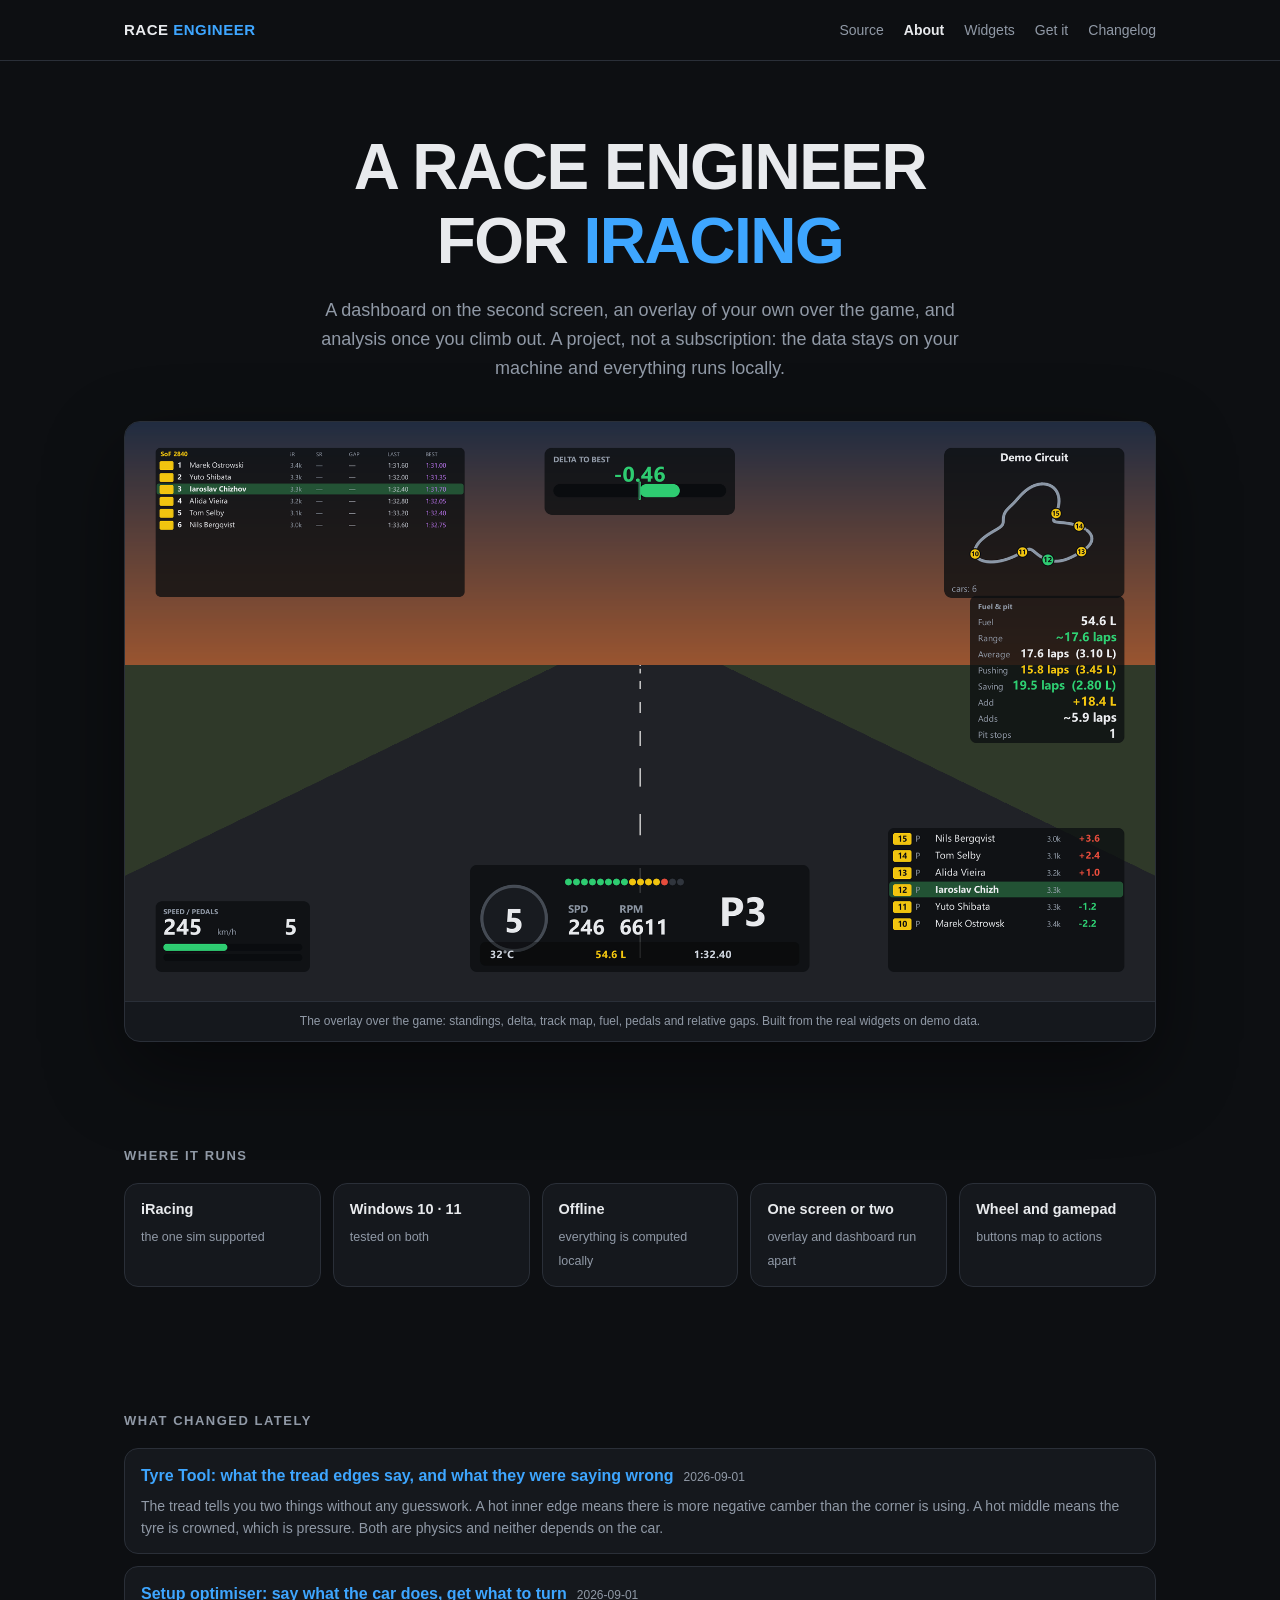
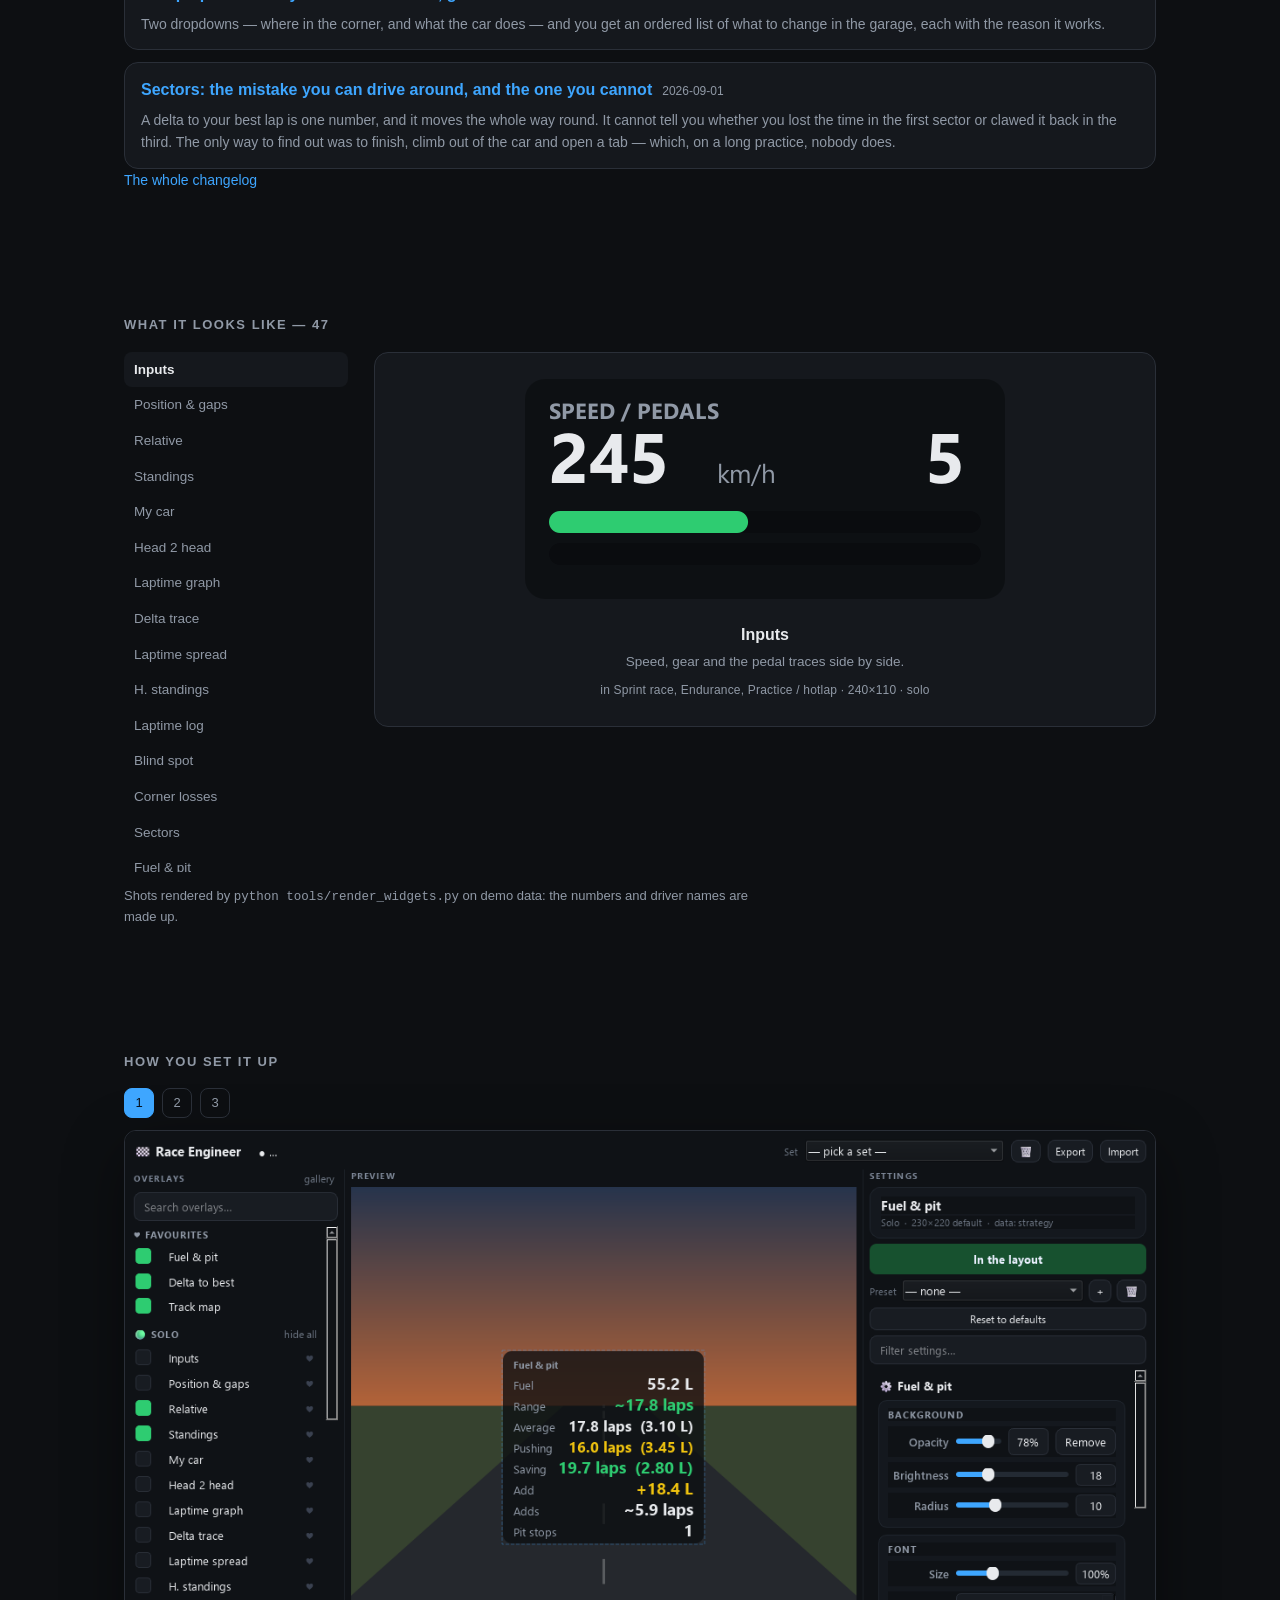
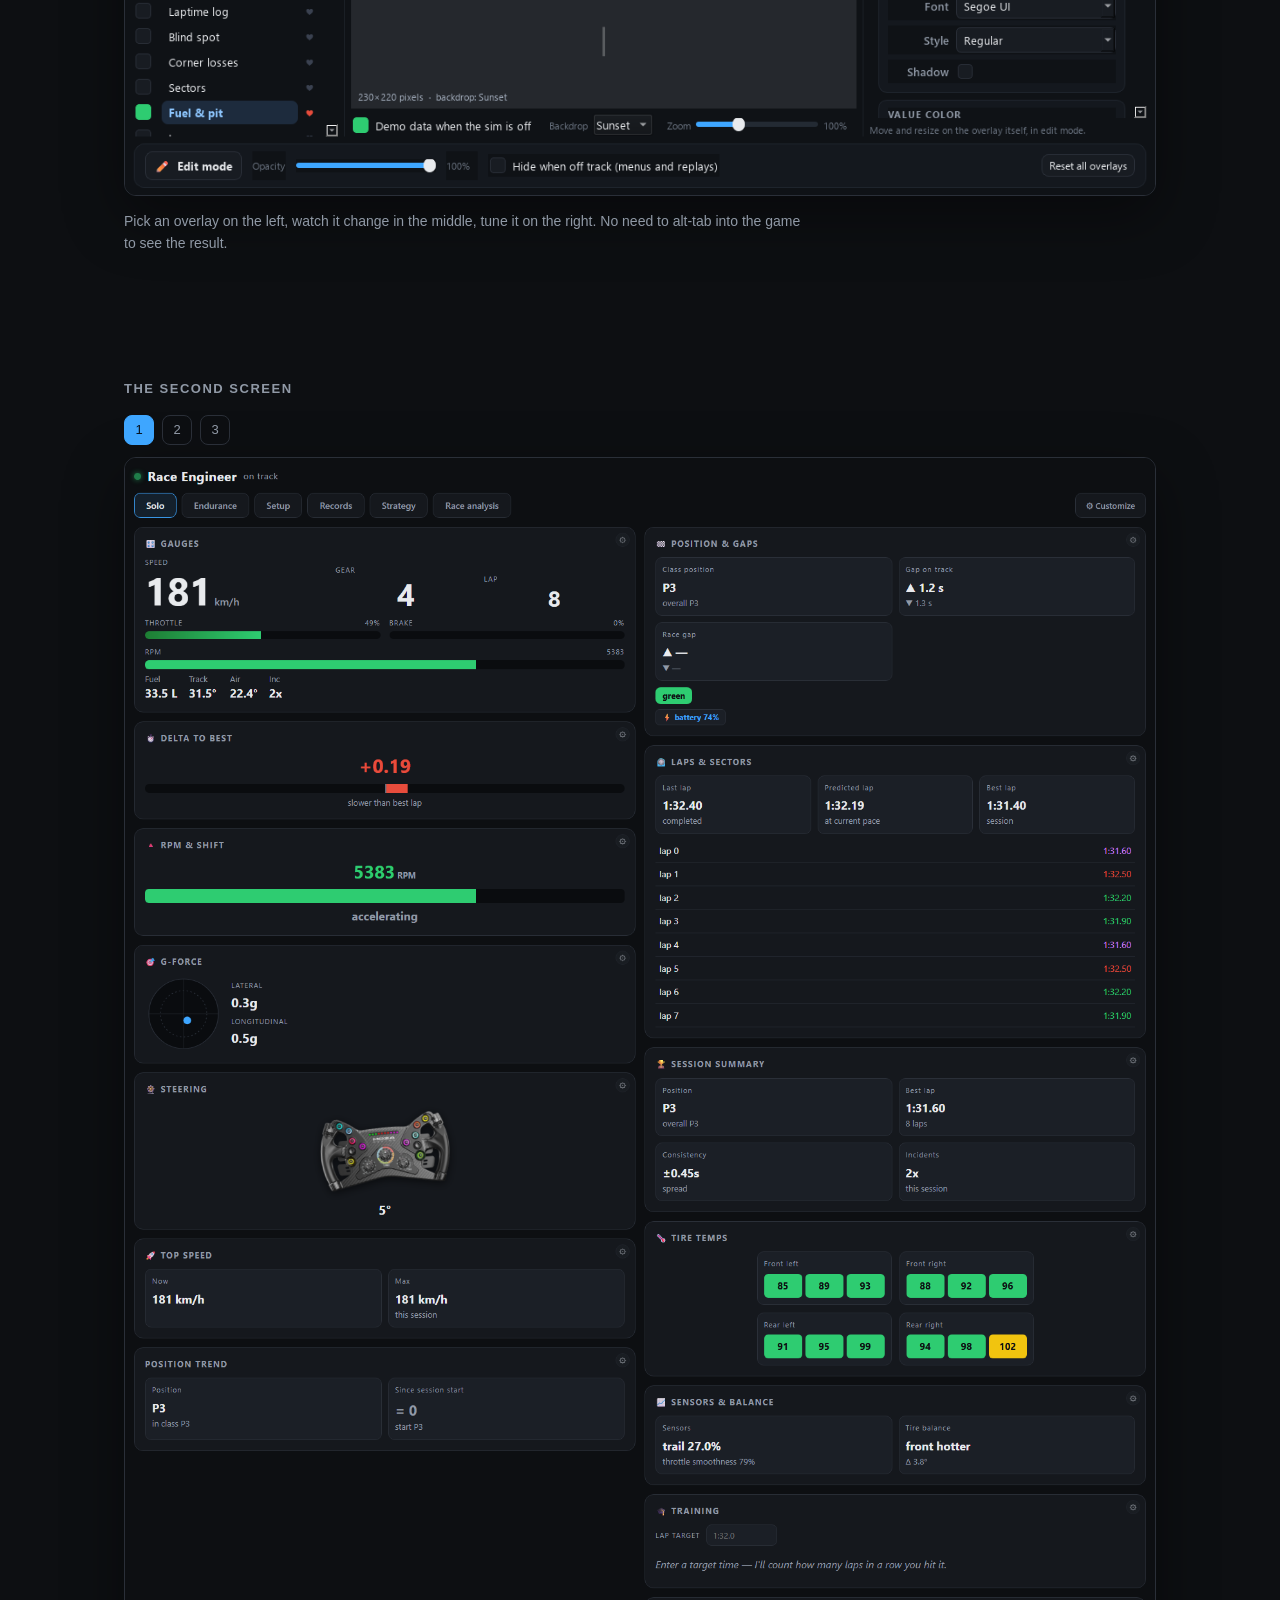
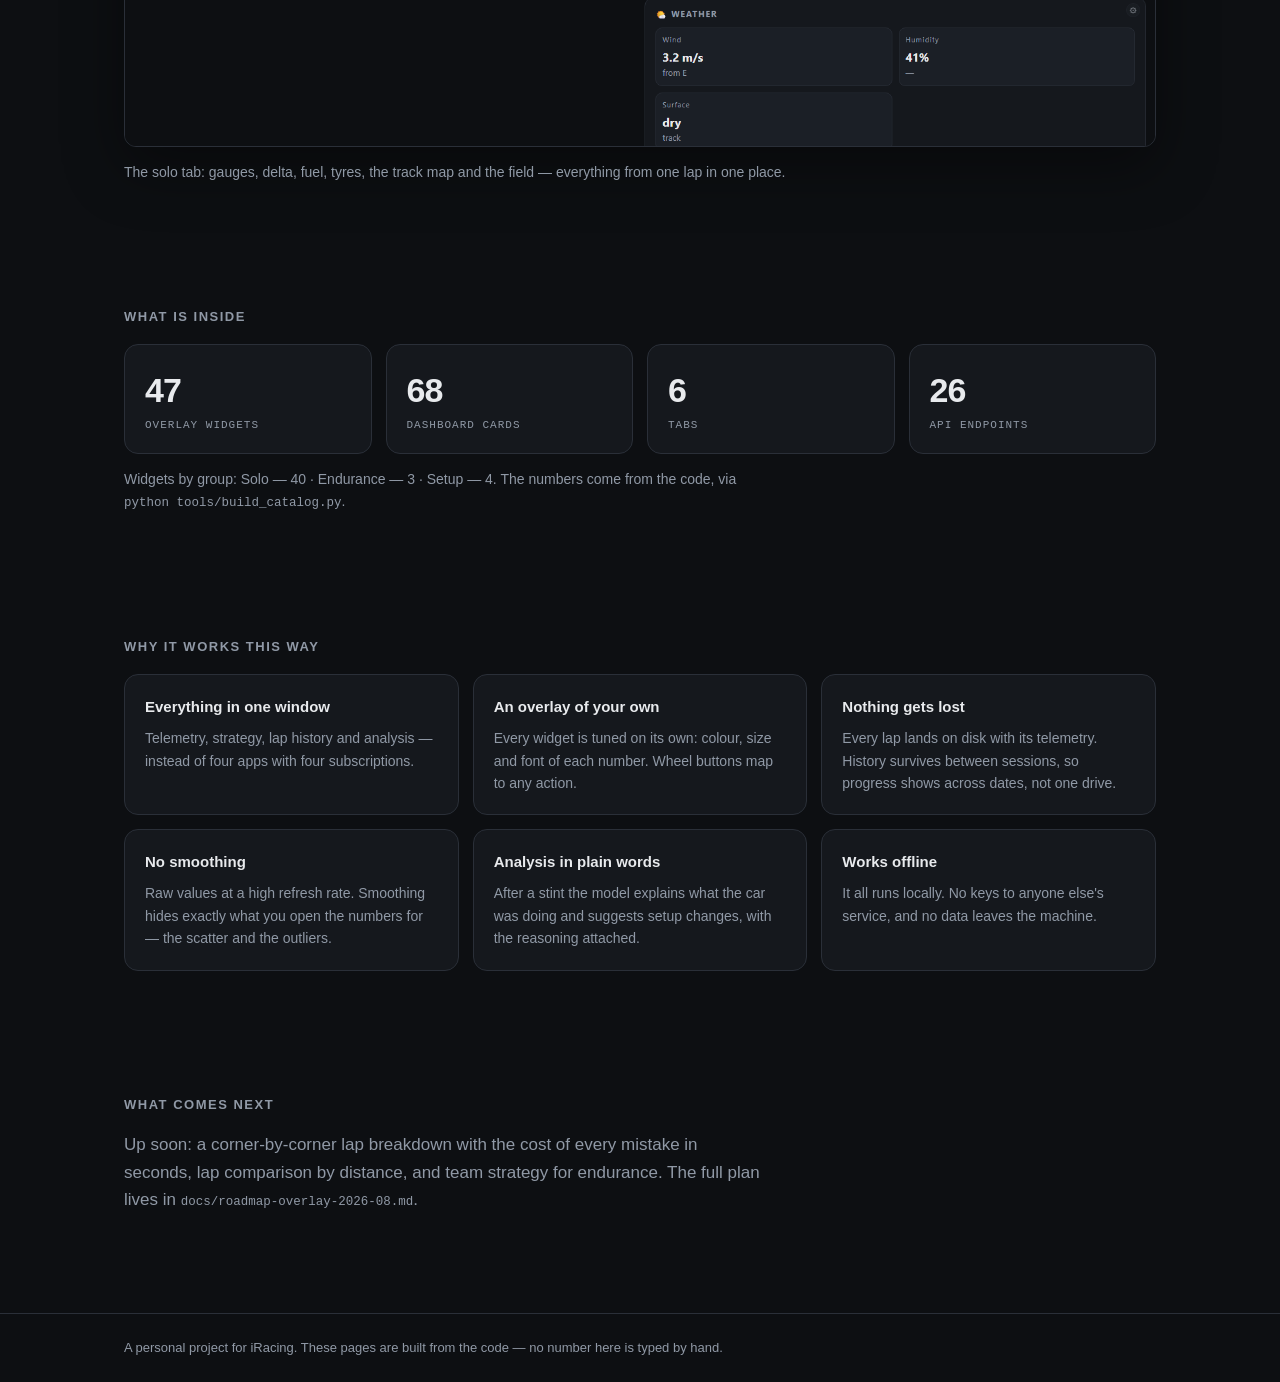
==== docs/index.html @ 40376c2d "feat: витрина в интернете, наборы у виджетов и «что нового» на главной Витрина жила по адресу localh" ====
<!doctype html>
<html lang="en"><head><meta charset="utf-8">
<meta name="viewport" content="width=device-width,initial-scale=1">
<title>About — Race Engineer</title>
<link rel="stylesheet" href="tokens.css">
<style>
  *{box-sizing:border-box;margin:0;padding:0}
  body{background:var(--bg);color:var(--txt);line-height:1.6;
    font:15px/1.6 -apple-system,"Segoe UI",Roboto,Arial,sans-serif}
  a{color:var(--accent);text-decoration:none} a:hover{text-decoration:underline}
  .wrap{max-width:1080px;margin:0 auto;padding:0 24px}
  header{border-bottom:1px solid var(--line);position:sticky;top:0;
    background:var(--bg);z-index:5}
  header .wrap{display:flex;align-items:center;gap:26px;height:60px}
  .logo{font-weight:800;letter-spacing:.5px;color:var(--txt)}
  .logo b{color:var(--accent)}
  nav{display:flex;gap:20px;margin-left:auto}
  nav a{color:var(--muted);font-size:14px}
  nav a.on{color:var(--txt);font-weight:600}
  h1{font-size:40px;line-height:1.15;letter-spacing:-.5px;margin-bottom:14px}
  h1 span{color:var(--accent)}
  h2{font-size:13px;text-transform:uppercase;letter-spacing:1.5px;
    color:var(--muted);margin:44px 0 16px;font-weight:600}
  .lead{color:var(--muted);font-size:17px;max-width:640px}
  section{padding:40px 0}
  .hero{padding:64px 0 40px}
  .nums{display:grid;grid-template-columns:repeat(4,1fr);gap:14px}
  .changes{list-style:none;display:grid;gap:12px}
  .changes li{background:var(--panel);border:1px solid var(--line);
    border-radius:var(--r-card);padding:14px 16px}
  .changes li a{font-weight:700;font-size:16px}
  .changes .when{color:var(--muted);font-size:12px;margin-left:10px}
  .changes li p{color:var(--muted);font-size:14px;margin-top:6px}
  .num{background:var(--panel);border:1px solid var(--line);border-radius:var(--r-card);
    padding:18px 20px}
  .num .v{font-size:34px;font-weight:800;font-variant-numeric:tabular-nums;
    letter-spacing:-1px}
  .num .k{font-size:11px;text-transform:uppercase;letter-spacing:1px;color:var(--muted)}
  .why{display:grid;grid-template-columns:repeat(3,1fr);gap:14px}
  .why div{background:var(--panel);border:1px solid var(--line);
    border-radius:var(--r-card);padding:20px}
  .why h3{font-size:15px;margin-bottom:8px}
  .why p{color:var(--muted);font-size:14px}
  table{width:100%;border-collapse:collapse;font-size:14px}
  th{text-align:left;font-size:11px;text-transform:uppercase;letter-spacing:1px;
    color:var(--muted);padding:10px 12px;border-bottom:1px solid var(--line);font-weight:600}
  td{padding:11px 12px;border-bottom:1px solid var(--line);vertical-align:top}
  tr:hover td{background:var(--panel)}
  .k{font-family:ui-monospace,Consolas,monospace;font-size:12.5px;color:var(--muted)}
  .tag{display:inline-block;font-size:11px;padding:2px 8px;border-radius:20px;
    border:1px solid var(--line);color:var(--muted)}
  .tag.solo{color:var(--good);border-color:color-mix(in srgb,var(--good) 40%,transparent)}
  .tag.endur{color:var(--accent);border-color:color-mix(in srgb,var(--accent) 40%,transparent)}
  .tag.setup{color:var(--best);border-color:color-mix(in srgb,var(--best) 40%,transparent)}
  .post{border-bottom:1px solid var(--line);padding:22px 0}
  .post .d{font-size:12px;color:var(--muted);font-variant-numeric:tabular-nums}
  .post h3{font-size:19px;margin:4px 0 8px}
  .post ul{margin-left:20px;color:var(--muted)}
  .empty{color:var(--muted);padding:30px 0}
  footer{border-top:1px solid var(--line);margin-top:60px;padding:24px 0;
    color:var(--muted);font-size:13px}
    /* Hero shot. Both competitors lead with a screenshot rather than a
       paragraph — you see what the thing is before you read a word. */
    .hero-big{padding:70px 0 20px;text-align:center}
    .hero-big h1{font-size:clamp(34px,6vw,64px);letter-spacing:-1.5px;
      text-transform:uppercase;font-weight:800;margin-bottom:18px}
    .hero-big .lead{margin:0 auto;font-size:18px}
    .shot{margin:38px 0 0;border-radius:16px;overflow:hidden;
      border:1px solid var(--line);box-shadow:0 30px 80px rgba(0,0,0,.45);
      background:var(--panel)}
    .shot img{display:block;width:100%;height:auto}
    .shot figcaption{padding:10px 16px;font-size:12px;color:var(--muted);
      border-top:1px solid var(--line)}
    /* Showcase: list on the left, selected widget on the right. Switching
       runs on pure CSS — not a line of script on the page. */
    .show{display:grid;grid-template-columns:230px 1fr;gap:20px;align-items:start}
    .show-list{max-height:520px;overflow:auto;padding-right:6px}
    .show-list label{display:block;padding:7px 10px;border-radius:8px;
      color:var(--muted);font-size:13.5px;cursor:pointer}
    .show-list label:hover{background:var(--panel);color:var(--txt)}
    .show input{position:absolute;opacity:0;pointer-events:none}
    .show-stage{background:var(--panel);border:1px solid var(--line);
      border-radius:var(--r-card);min-height:320px;display:flex;
      align-items:center;justify-content:center;padding:26px}
    .show-stage figure{display:none;text-align:center;max-width:100%}
    .show-stage img{max-width:100%;height:auto}
    .show-stage figcaption{margin-top:16px;color:var(--muted);font-size:13.5px}
    .show-stage figcaption b{display:block;color:var(--txt);font-size:16px;
      margin-bottom:4px}
    .show-stage figcaption .meta{display:block;margin-top:8px;
      color:var(--muted);font-size:12px;letter-spacing:.2px}
    img.th{width:120px;height:auto;display:block;border-radius:6px;
      background:#0d1014;border:1px solid var(--line)}
    td:first-child{width:132px}
    td .sub{color:var(--muted);font-size:12.5px;margin-top:3px;max-width:34ch}
    .sims{display:grid;grid-template-columns:repeat(auto-fit,minmax(180px,1fr));
      gap:12px}
    .sim{border:1px solid var(--line);border-radius:var(--r-card);padding:14px 16px;
      background:var(--panel)}
    .sim b{display:block;font-size:14.5px;margin-bottom:3px}
    .sim span{color:var(--muted);font-size:12.5px}
    /* Screenshot galleries (settings window, dashboard): numbered
       tabs, one shot at a time, no script. */
    .gal input{position:absolute;opacity:0;pointer-events:none}
    .gal-tabs{display:flex;gap:8px;margin-bottom:12px}
    .gal-tabs label{width:30px;height:30px;display:flex;align-items:center;
      justify-content:center;border:1px solid var(--line);border-radius:8px;
      color:var(--muted);font-size:13px;cursor:pointer;
      font-variant-numeric:tabular-nums}
    .gal-tabs label:hover{color:var(--txt);border-color:var(--muted)}
    .gal-stage figure{display:none}
    .gal-stage img{display:block;width:100%;height:auto;border-radius:12px;
      border:1px solid var(--line);box-shadow:0 20px 60px rgba(0,0,0,.4)}
    .gal-stage figcaption{color:var(--muted);font-size:14px;margin-top:14px;
      max-width:680px}
    /* Get-it page: numbered steps with the command under each one. */
    ol.steps{list-style:none;counter-reset:s;display:grid;gap:14px}
    ol.steps li{counter-increment:s;background:var(--panel);
      border:1px solid var(--line);border-radius:var(--r-card);
      padding:16px 20px 16px 58px;position:relative}
    ol.steps li::before{content:counter(s);position:absolute;left:18px;top:16px;
      width:24px;height:24px;border-radius:50%;background:var(--accent);
      color:#08111c;font-weight:800;font-size:13px;display:flex;
      align-items:center;justify-content:center}
    ol.steps b{display:block;margin-bottom:6px}
    ol.steps p{color:var(--muted);font-size:14px;margin-top:6px}
    pre.cmd{background:#0b0e12;border:1px solid var(--line);border-radius:8px;
      padding:11px 14px;overflow-x:auto;font-family:ui-monospace,Consolas,monospace;
      font-size:12.5px;color:#cdd3dc;line-height:1.7}
    .note{border-left:2px solid var(--warn,#e0a800);padding:2px 0 2px 16px;
      color:var(--muted);font-size:14px;max-width:680px}
    @media(max-width:760px){.nums,.why{grid-template-columns:1fr 1fr}h1{font-size:30px}
      .show{grid-template-columns:1fr}.show-list{max-height:200px}}
</style></head><body>
<header><div class="wrap">
  <span class="logo">RACE <b>ENGINEER</b></span>
  <nav><a href="https://github.com/YarRace/iracing-race-engineer" class="">Source</a><a href="index.html" class="on">About</a><a href="widgets.html" class="">Widgets</a><a href="get.html" class="">Get it</a><a href="changelog.html" class="">Changelog</a></nav>
</div></header>
<div class="wrap">
<section class="hero-big">
  <h1>A race engineer<br>for <span>iRacing</span></h1>
  <p class="lead">A dashboard on the second screen, an overlay of your own over the
  game, and analysis once you climb out. A project, not a subscription: the data
  stays on your machine and everything runs locally.</p>
  <figure class="shot"><img src="hero.png" alt="The overlay over the game"><figcaption>The overlay over the game: standings, delta, track map, fuel, pedals and relative gaps. Built from the real widgets on demo data.</figcaption></figure>
</section>
<section>
  <h2>Where it runs</h2>
  <div class="sims"><div class="sim"><b>iRacing</b><span>the one sim supported</span></div><div class="sim"><b>Windows 10 · 11</b><span>tested on both</span></div><div class="sim"><b>Offline</b><span>everything is computed locally</span></div><div class="sim"><b>One screen or two</b><span>overlay and dashboard run apart</span></div><div class="sim"><b>Wheel and gamepad</b><span>buttons map to actions</span></div></div>
</section>
<section><h2>What changed lately</h2><ul class="changes"><li><a href="changelog.html#2026-09-01-tyre-tool">Tyre Tool: what the tread edges say, and what they were saying wrong</a><span class="when">2026-09-01</span><p>The tread tells you two things without any guesswork. A hot inner edge means
there is more negative camber than the corner is using. A hot middle means the
tyre is crowned, which is pressure. Both are physics and neither depends on the
car.</p></li><li><a href="changelog.html#2026-09-01-setup-optimiser">Setup optimiser: say what the car does, get what to turn</a><span class="when">2026-09-01</span><p>Two dropdowns — where in the corner, and what the car does — and you get an
ordered list of what to change in the garage, each with the reason it works.</p></li><li><a href="changelog.html#2026-09-01-sector-breakdown">Sectors: the mistake you can drive around, and the one you cannot</a><span class="when">2026-09-01</span><p>A delta to your best lap is one number, and it moves the whole way round. It
cannot tell you whether you lost the time in the first sector or clawed it back
in the third. The only way to find out was to finish, climb out of the car and
open a tab — which, on a long practice, nobody does.</p></li></ul><p class="lead" style="font-size:14px"><a href="changelog.html">The whole changelog</a></p></section>
<section><h2>What it looks like — 47</h2><style>#s0:checked~.show-stage #f0{display:block}#s0:checked~.show-list label[for="s0"]{background:var(--panel);color:var(--txt);font-weight:600}#s1:checked~.show-stage #f1{display:block}#s1:checked~.show-list label[for="s1"]{background:var(--panel);color:var(--txt);font-weight:600}#s2:checked~.show-stage #f2{display:block}#s2:checked~.show-list label[for="s2"]{background:var(--panel);color:var(--txt);font-weight:600}#s3:checked~.show-stage #f3{display:block}#s3:checked~.show-list label[for="s3"]{background:var(--panel);color:var(--txt);font-weight:600}#s4:checked~.show-stage #f4{display:block}#s4:checked~.show-list label[for="s4"]{background:var(--panel);color:var(--txt);font-weight:600}#s5:checked~.show-stage #f5{display:block}#s5:checked~.show-list label[for="s5"]{background:var(--panel);color:var(--txt);font-weight:600}#s6:checked~.show-stage #f6{display:block}#s6:checked~.show-list label[for="s6"]{background:var(--panel);color:var(--txt);font-weight:600}#s7:checked~.show-stage #f7{display:block}#s7:checked~.show-list label[for="s7"]{background:var(--panel);color:var(--txt);font-weight:600}#s8:checked~.show-stage #f8{display:block}#s8:checked~.show-list label[for="s8"]{background:var(--panel);color:var(--txt);font-weight:600}#s9:checked~.show-stage #f9{display:block}#s9:checked~.show-list label[for="s9"]{background:var(--panel);color:var(--txt);font-weight:600}#s10:checked~.show-stage #f10{display:block}#s10:checked~.show-list label[for="s10"]{background:var(--panel);color:var(--txt);font-weight:600}#s11:checked~.show-stage #f11{display:block}#s11:checked~.show-list label[for="s11"]{background:var(--panel);color:var(--txt);font-weight:600}#s12:checked~.show-stage #f12{display:block}#s12:checked~.show-list label[for="s12"]{background:var(--panel);color:var(--txt);font-weight:600}#s13:checked~.show-stage #f13{display:block}#s13:checked~.show-list label[for="s13"]{background:var(--panel);color:var(--txt);font-weight:600}#s14:checked~.show-stage #f14{display:block}#s14:checked~.show-list label[for="s14"]{background:var(--panel);color:var(--txt);font-weight:600}#s15:checked~.show-stage #f15{display:block}#s15:checked~.show-list label[for="s15"]{background:var(--panel);color:var(--txt);font-weight:600}#s16:checked~.show-stage #f16{display:block}#s16:checked~.show-list label[for="s16"]{background:var(--panel);color:var(--txt);font-weight:600}#s17:checked~.show-stage #f17{display:block}#s17:checked~.show-list label[for="s17"]{background:var(--panel);color:var(--txt);font-weight:600}#s18:checked~.show-stage #f18{display:block}#s18:checked~.show-list label[for="s18"]{background:var(--panel);color:var(--txt);font-weight:600}#s19:checked~.show-stage #f19{display:block}#s19:checked~.show-list label[for="s19"]{background:var(--panel);color:var(--txt);font-weight:600}#s20:checked~.show-stage #f20{display:block}#s20:checked~.show-list label[for="s20"]{background:var(--panel);color:var(--txt);font-weight:600}#s21:checked~.show-stage #f21{display:block}#s21:checked~.show-list label[for="s21"]{background:var(--panel);color:var(--txt);font-weight:600}#s22:checked~.show-stage #f22{display:block}#s22:checked~.show-list label[for="s22"]{background:var(--panel);color:var(--txt);font-weight:600}#s23:checked~.show-stage #f23{display:block}#s23:checked~.show-list label[for="s23"]{background:var(--panel);color:var(--txt);font-weight:600}#s24:checked~.show-stage #f24{display:block}#s24:checked~.show-list label[for="s24"]{background:var(--panel);color:var(--txt);font-weight:600}#s25:checked~.show-stage #f25{display:block}#s25:checked~.show-list label[for="s25"]{background:var(--panel);color:var(--txt);font-weight:600}#s26:checked~.show-stage #f26{display:block}#s26:checked~.show-list label[for="s26"]{background:var(--panel);color:var(--txt);font-weight:600}#s27:checked~.show-stage #f27{display:block}#s27:checked~.show-list label[for="s27"]{background:var(--panel);color:var(--txt);font-weight:600}#s28:checked~.show-stage #f28{display:block}#s28:checked~.show-list label[for="s28"]{background:var(--panel);color:var(--txt);font-weight:600}#s29:checked~.show-stage #f29{display:block}#s29:checked~.show-list label[for="s29"]{background:var(--panel);color:var(--txt);font-weight:600}#s30:checked~.show-stage #f30{display:block}#s30:checked~.show-list label[for="s30"]{background:var(--panel);color:var(--txt);font-weight:600}#s31:checked~.show-stage #f31{display:block}#s31:checked~.show-list label[for="s31"]{background:var(--panel);color:var(--txt);font-weight:600}#s32:checked~.show-stage #f32{display:block}#s32:checked~.show-list label[for="s32"]{background:var(--panel);color:var(--txt);font-weight:600}#s33:checked~.show-stage #f33{display:block}#s33:checked~.show-list label[for="s33"]{background:var(--panel);color:var(--txt);font-weight:600}#s34:checked~.show-stage #f34{display:block}#s34:checked~.show-list label[for="s34"]{background:var(--panel);color:var(--txt);font-weight:600}#s35:checked~.show-stage #f35{display:block}#s35:checked~.show-list label[for="s35"]{background:var(--panel);color:var(--txt);font-weight:600}#s36:checked~.show-stage #f36{display:block}#s36:checked~.show-list label[for="s36"]{background:var(--panel);color:var(--txt);font-weight:600}#s37:checked~.show-stage #f37{display:block}#s37:checked~.show-list label[for="s37"]{background:var(--panel);color:var(--txt);font-weight:600}#s38:checked~.show-stage #f38{display:block}#s38:checked~.show-list label[for="s38"]{background:var(--panel);color:var(--txt);font-weight:600}#s39:checked~.show-stage #f39{display:block}#s39:checked~.show-list label[for="s39"]{background:var(--panel);color:var(--txt);font-weight:600}#s40:checked~.show-stage #f40{display:block}#s40:checked~.show-list label[for="s40"]{background:var(--panel);color:var(--txt);font-weight:600}#s41:checked~.show-stage #f41{display:block}#s41:checked~.show-list label[for="s41"]{background:var(--panel);color:var(--txt);font-weight:600}#s42:checked~.show-stage #f42{display:block}#s42:checked~.show-list label[for="s42"]{background:var(--panel);color:var(--txt);font-weight:600}#s43:checked~.show-stage #f43{display:block}#s43:checked~.show-list label[for="s43"]{background:var(--panel);color:var(--txt);font-weight:600}#s44:checked~.show-stage #f44{display:block}#s44:checked~.show-list label[for="s44"]{background:var(--panel);color:var(--txt);font-weight:600}#s45:checked~.show-stage #f45{display:block}#s45:checked~.show-list label[for="s45"]{background:var(--panel);color:var(--txt);font-weight:600}#s46:checked~.show-stage #f46{display:block}#s46:checked~.show-list label[for="s46"]{background:var(--panel);color:var(--txt);font-weight:600}</style><div class="show"><input type="radio" name="shot" id="s0" checked><input type="radio" name="shot" id="s1"><input type="radio" name="shot" id="s2"><input type="radio" name="shot" id="s3"><input type="radio" name="shot" id="s4"><input type="radio" name="shot" id="s5"><input type="radio" name="shot" id="s6"><input type="radio" name="shot" id="s7"><input type="radio" name="shot" id="s8"><input type="radio" name="shot" id="s9"><input type="radio" name="shot" id="s10"><input type="radio" name="shot" id="s11"><input type="radio" name="shot" id="s12"><input type="radio" name="shot" id="s13"><input type="radio" name="shot" id="s14"><input type="radio" name="shot" id="s15"><input type="radio" name="shot" id="s16"><input type="radio" name="shot" id="s17"><input type="radio" name="shot" id="s18"><input type="radio" name="shot" id="s19"><input type="radio" name="shot" id="s20"><input type="radio" name="shot" id="s21"><input type="radio" name="shot" id="s22"><input type="radio" name="shot" id="s23"><input type="radio" name="shot" id="s24"><input type="radio" name="shot" id="s25"><input type="radio" name="shot" id="s26"><input type="radio" name="shot" id="s27"><input type="radio" name="shot" id="s28"><input type="radio" name="shot" id="s29"><input type="radio" name="shot" id="s30"><input type="radio" name="shot" id="s31"><input type="radio" name="shot" id="s32"><input type="radio" name="shot" id="s33"><input type="radio" name="shot" id="s34"><input type="radio" name="shot" id="s35"><input type="radio" name="shot" id="s36"><input type="radio" name="shot" id="s37"><input type="radio" name="shot" id="s38"><input type="radio" name="shot" id="s39"><input type="radio" name="shot" id="s40"><input type="radio" name="shot" id="s41"><input type="radio" name="shot" id="s42"><input type="radio" name="shot" id="s43"><input type="radio" name="shot" id="s44"><input type="radio" name="shot" id="s45"><input type="radio" name="shot" id="s46"><div class="show-list"><label for="s0">Inputs</label><label for="s1">Position &amp; gaps</label><label for="s2">Relative</label><label for="s3">Standings</label><label for="s4">My car</label><label for="s5">Head 2 head</label><label for="s6">Laptime graph</label><label for="s7">Delta trace</label><label for="s8">Laptime spread</label><label for="s9">H. standings</label><label for="s10">Laptime log</label><label for="s11">Blind spot</label><label for="s12">Corner losses</label><label for="s13">Sectors</label><label for="s14">Fuel &amp; pit</label><label for="s15">Laps</label><label for="s16">Race bar</label><label for="s17">Delta to best</label><label for="s18">RPM &amp; shift</label><label for="s19">G-force</label><label for="s20">Top speed</label><label for="s21">Slip</label><label for="s22">Position trend</label><label for="s23">Session summary</label><label for="s24">Tire temps</label><label for="s25">Tire wear</label><label for="s26">Session</label><label for="s27">Delta to record</label><label for="s28">ERS / hybrid</label><label for="s29">Weather</label><label for="s30">Flags</label><label for="s31">Radar</label><label for="s32">Track map</label><label for="s33">Optimal lap</label><label for="s34">Pit helper</label><label for="s35">Sensors &amp; balance</label><label for="s36">Delta bar</label><label for="s37">Wear graph</label><label for="s38">Spotter</label><label for="s39">Weather radar</label><label for="s40">Driver &amp; stint</label><label for="s41">Time left</label><label for="s42">Team incidents</label><label for="s43">Symptoms</label><label for="s44">Front/rear balance</label><label for="s45">Wear trend</label><label for="s46">Tyre tool</label></div><div class="show-stage"><figure id="f0"><img src="widgets/inputs.png" alt="Inputs" loading="lazy"><figcaption><b>Inputs</b>Speed, gear and the pedal traces side by side.<span class="meta">in Sprint race, Endurance, Practice / hotlap · 240×110 · solo</span></figcaption></figure><figure id="f1"><img src="widgets/position.png" alt="Position &amp; gaps" loading="lazy"><figcaption><b>Position &amp; gaps</b>Position in class, gaps to the car ahead and behind.<span class="meta">in Sprint race · 220×170 · solo</span></figcaption></figure><figure id="f2"><img src="widgets/relative.png" alt="Relative" loading="lazy"><figcaption><b>Relative</b>The cars physically nearest you on track, not on the timesheet.<span class="meta">in Sprint race, Endurance · 360×220 · solo</span></figcaption></figure><figure id="f3"><img src="widgets/standings.png" alt="Standings" loading="lazy"><figcaption><b>Standings</b>The full field, sorted the way race control sorts it.<span class="meta">in Endurance · 620×300 · solo</span></figcaption></figure><figure id="f4"><img src="widgets/mycar.png" alt="My car" loading="lazy"><figcaption><b>My car</b>Which car you are in: badge and model name.<span class="meta">not in any starter set · 240×74 · solo</span></figcaption></figure><figure id="f5"><img src="widgets/head2head.png" alt="Head 2 head" loading="lazy"><figcaption><b>Head 2 head</b>You against one rival — the gap and the best-lap difference.<span class="meta">not in any starter set · 390×140 · solo</span></figcaption></figure><figure id="f6"><img src="widgets/laptimegraph.png" alt="Laptime graph" loading="lazy"><figcaption><b>Laptime graph</b>Every lap as a bar, coloured by pace.<span class="meta">not in any starter set · 300×160 · solo</span></figcaption></figure><figure id="f7"><img src="widgets/deltatrace.png" alt="Delta trace" loading="lazy"><figcaption><b>Delta trace</b>A rolling trace of your delta to the best lap.<span class="meta">in Practice / hotlap · 300×120 · solo</span></figcaption></figure><figure id="f8"><img src="widgets/laptimespread.png" alt="Laptime spread" loading="lazy"><figcaption><b>Laptime spread</b>Where your laps cluster, and which ones are outliers.<span class="meta">not in any starter set · 300×132 · solo</span></figcaption></figure><figure id="f9"><img src="widgets/hstandings.png" alt="H. standings" loading="lazy"><figcaption><b>H. standings</b>The field as a horizontal strip of driver cards.<span class="meta">not in any starter set · 640×70 · solo</span></figcaption></figure><figure id="f10"><img src="widgets/laplog.png" alt="Laptime log" loading="lazy"><figcaption><b>Laptime log</b>A table of laps: number, time, delta, track temperature.<span class="meta">not in any starter set · 330×220 · solo</span></figcaption></figure><figure id="f11"><img src="widgets/blindspot.png" alt="Blind spot" loading="lazy"><figcaption><b>Blind spot</b>Two wide bars at the screen edges when a car sits alongside.<span class="meta">not in any starter set · 620×120 · solo</span></figcaption></figure><figure id="f12"><img src="widgets/cornerloss.png" alt="Corner losses" loading="lazy"><figcaption><b>Corner losses</b>The three corners where the last lap lost the most time.<span class="meta">in Practice / hotlap · 300×150 · solo</span></figcaption></figure><figure id="f13"><img src="widgets/sectors.png" alt="Sectors" loading="lazy"><figcaption><b>Sectors</b>Where this lap is up or down, sector by sector.<span class="meta">in Practice / hotlap · 240×132 · solo</span></figcaption></figure><figure id="f14"><img src="widgets/fuel.png" alt="Fuel &amp; pit" loading="lazy"><figcaption><b>Fuel &amp; pit</b>Fuel left, burn rate and what the next stop needs.<span class="meta">in Sprint race, Endurance · 230×220 · solo</span></figcaption></figure><figure id="f15"><img src="widgets/timing.png" alt="Laps" loading="lazy"><figcaption><b>Laps</b>Last, best and predicted lap — and the gaps between them.<span class="meta">in Practice / hotlap · 210×150 · solo</span></figcaption></figure><figure id="f16"><img src="widgets/racebar.png" alt="Race bar" loading="lazy"><figcaption><b>Race bar</b>A one-line HUD: gear, shift lights, delta and fuel.<span class="meta">not in any starter set · 474×150 · solo</span></figcaption></figure><figure id="f17"><img src="widgets/delta.png" alt="Delta to best" loading="lazy"><figcaption><b>Delta to best</b>Delta to your best lap, in one large number.<span class="meta">in Sprint race · 220×120 · solo</span></figcaption></figure><figure id="f18"><img src="widgets/shift.png" alt="RPM &amp; shift" loading="lazy"><figcaption><b>RPM &amp; shift</b>Revs and the moment to pull the next gear.<span class="meta">in Sprint race, Practice / hotlap · 200×130 · solo</span></figcaption></figure><figure id="f19"><img src="widgets/gforce.png" alt="G-force" loading="lazy"><figcaption><b>G-force</b>Lateral and longitudinal load as a moving dot.<span class="meta">not in any starter set · 150×150 · solo</span></figcaption></figure><figure id="f20"><img src="widgets/topspeed.png" alt="Top speed" loading="lazy"><figcaption><b>Top speed</b>Speed now, best this lap and best this session.<span class="meta">in Practice / hotlap · 210×130 · solo</span></figcaption></figure><figure id="f21"><img src="widgets/slip.png" alt="Slip" loading="lazy"><figcaption><b>Slip</b>Not just that the car is sliding — which end is sliding.<span class="meta">not in any starter set · 210×130 · solo</span></figcaption></figure><figure id="f22"><img src="widgets/postrend.png" alt="Position trend" loading="lazy"><figcaption><b>Position trend</b>How your position moved across the race.<span class="meta">not in any starter set · 210×150 · solo</span></figcaption></figure><figure id="f23"><img src="widgets/summary.png" alt="Session summary" loading="lazy"><figcaption><b>Session summary</b>The session in one card: position, pace, consistency, incidents.<span class="meta">not in any starter set · 220×190 · solo</span></figcaption></figure><figure id="f24"><img src="widgets/tiretemps.png" alt="Tire temps" loading="lazy"><figcaption><b>Tire temps</b>Tyre temperature across three zones of every wheel.<span class="meta">not in any starter set · 260×200 · solo</span></figcaption></figure><figure id="f25"><img src="widgets/wear.png" alt="Tire wear" loading="lazy"><figcaption><b>Tire wear</b>Remaining tread, per wheel and per zone.<span class="meta">in Endurance · 220×150 · solo</span></figcaption></figure><figure id="f26"><img src="widgets/session.png" alt="Session" loading="lazy"><figcaption><b>Session</b>What session this is and how much of it is left.<span class="meta">not in any starter set · 220×150 · solo</span></figcaption></figure><figure id="f27"><img src="widgets/recorddelta.png" alt="Delta to record" loading="lazy"><figcaption><b>Delta to record</b>Your track record and how far off it you are today.<span class="meta">not in any starter set · 220×150 · solo</span></figcaption></figure><figure id="f28"><img src="widgets/ers.png" alt="ERS / hybrid" loading="lazy"><figcaption><b>ERS / hybrid</b>Hybrid charge and how fast you are spending it.<span class="meta">not in any starter set · 210×150 · solo</span></figcaption></figure><figure id="f29"><img src="widgets/weather.png" alt="Weather" loading="lazy"><figcaption><b>Weather</b>Air and track temperature, wind, humidity, time of day.<span class="meta">in Endurance · 220×170 · solo</span></figcaption></figure><figure id="f30"><img src="widgets/flags.png" alt="Flags" loading="lazy"><figcaption><b>Flags</b>Flags as they are shown, plus the ones already waved.<span class="meta">in Sprint race · 240×70 · solo</span></figcaption></figure><figure id="f31"><img src="widgets/radar.png" alt="Radar" loading="lazy"><figcaption><b>Radar</b>Cars around you drawn from above, at close range.<span class="meta">in Sprint race · 150×150 · solo</span></figcaption></figure><figure id="f32"><img src="widgets/trackmap.png" alt="Track map" loading="lazy"><figcaption><b>Track map</b>The circuit drawn from your own laps, with the field on it.<span class="meta">in Endurance, Practice / hotlap · 240×200 · solo</span></figcaption></figure><figure id="f33"><img src="widgets/optimal.png" alt="Optimal lap" loading="lazy"><figcaption><b>Optimal lap</b>The lap you could have driven from your best sectors.<span class="meta">not in any starter set · 210×90 · solo</span></figcaption></figure><figure id="f34"><img src="widgets/pithelper.png" alt="Pit helper" loading="lazy"><figcaption><b>Pit helper</b>Pit lane: limiter, speed and where the box is.<span class="meta">not in any starter set · 210×110 · solo</span></figcaption></figure><figure id="f35"><img src="widgets/metrics.png" alt="Sensors &amp; balance" loading="lazy"><figcaption><b>Sensors &amp; balance</b>How you work the pedals, measured over the stint.<span class="meta">not in any starter set · 250×160 · solo</span></figcaption></figure><figure id="f36"><img src="widgets/deltabar.png" alt="Delta bar" loading="lazy"><figcaption><b>Delta bar</b>Delta to best as a bar you can read without focusing.<span class="meta">not in any starter set · 260×92 · solo</span></figcaption></figure><figure id="f37"><img src="widgets/weargraph.png" alt="Wear graph" loading="lazy"><figcaption><b>Wear graph</b>Tyre wear over the stint, as a line per wheel.<span class="meta">not in any starter set · 240×160 · solo</span></figcaption></figure><figure id="f38"><img src="widgets/spotter.png" alt="Spotter" loading="lazy"><figcaption><b>Spotter</b>Spotter calls in text: car left, car right, three wide.<span class="meta">not in any starter set · 210×110 · solo</span></figcaption></figure><figure id="f39"><img src="widgets/weatherradar.png" alt="Weather radar" loading="lazy"><figcaption><b>Weather radar</b>Rain approaching the circuit, and how soon.<span class="meta">not in any starter set · 250×130 · solo</span></figcaption></figure><figure id="f40"><img src="widgets/e_driver.png" alt="Driver &amp; stint" loading="lazy"><figcaption><b>Driver &amp; stint</b>Who is in the car and how long this stint has run.<span class="meta">in Endurance · 240×138 · endur</span></figcaption></figure><figure id="f41"><img src="widgets/e_time.png" alt="Time left" loading="lazy"><figcaption><b>Time left</b>Time left in the race, big, with a progress bar.<span class="meta">in Endurance · 240×130 · endur</span></figcaption></figure><figure id="f42"><img src="widgets/e_incidents.png" alt="Team incidents" loading="lazy"><figcaption><b>Team incidents</b>Incident count for the whole team, not just you.<span class="meta">in Endurance · 220×150 · endur</span></figcaption></figure><figure id="f43"><img src="widgets/s_symptoms.png" alt="Symptoms" loading="lazy"><figcaption><b>Symptoms</b>What the car does on entry, mid-corner and exit.<span class="meta">not in any starter set · 250×180 · setup</span></figcaption></figure><figure id="f44"><img src="widgets/s_balance.png" alt="Front/rear balance" loading="lazy"><figcaption><b>Front/rear balance</b>Heat balance front to rear — and the setup change it asks for.<span class="meta">not in any starter set · 240×150 · setup</span></figcaption></figure><figure id="f45"><img src="widgets/s_weartrend.png" alt="Wear trend" loading="lazy"><figcaption><b>Wear trend</b>How fast the tyres are going away, and how much is left.<span class="meta">not in any starter set · 220×150 · setup</span></figcaption></figure><figure id="f46"><img src="widgets/s_tyres.png" alt="Tyre tool" loading="lazy"><figcaption><b>Tyre tool</b>What the tread edges say about camber and pressure.<span class="meta">not in any starter set · 250×148 · setup</span></figcaption></figure></div></div><p class="lead" style="margin-top:14px;font-size:13px">Shots rendered by <span class="k">python tools/render_widgets.py</span> on demo data: the numbers and driver names are made up.</p></section>
<section><h2>How you set it up</h2><style>#pn0:checked~.gal-stage #pnf0{display:block}#pn0:checked~.gal-tabs label[for="pn0"]{background:var(--accent);color:#08111c;border-color:var(--accent)}#pn1:checked~.gal-stage #pnf1{display:block}#pn1:checked~.gal-tabs label[for="pn1"]{background:var(--accent);color:#08111c;border-color:var(--accent)}#pn2:checked~.gal-stage #pnf2{display:block}#pn2:checked~.gal-tabs label[for="pn2"]{background:var(--accent);color:#08111c;border-color:var(--accent)}</style><div class="gal"><input type="radio" name="pn" id="pn0" checked><input type="radio" name="pn" id="pn1"><input type="radio" name="pn" id="pn2"><div class="gal-tabs"><label for="pn0">1</label><label for="pn1">2</label><label for="pn2">3</label></div><div class="gal-stage"><figure id="pnf0"><img src="panel/panel.png" alt="The settings window" loading="lazy"><figcaption>Pick an overlay on the left, watch it change in the middle, tune it on the right. No need to alt-tab into the game to see the result.</figcaption></figure><figure id="pnf1"><img src="panel/panel-map.png" alt="The settings window" loading="lazy"><figcaption>The preview is the real widget on the real data — not a picture of one.</figcaption></figure><figure id="pnf2"><img src="panel/panel-log.png" alt="The settings window" loading="lazy"><figcaption>Every widget carries its own settings, its own presets and a reset back to factory.</figcaption></figure></div></div></section>
<section><h2>The second screen</h2><style>#db0:checked~.gal-stage #dbf0{display:block}#db0:checked~.gal-tabs label[for="db0"]{background:var(--accent);color:#08111c;border-color:var(--accent)}#db1:checked~.gal-stage #dbf1{display:block}#db1:checked~.gal-tabs label[for="db1"]{background:var(--accent);color:#08111c;border-color:var(--accent)}#db2:checked~.gal-stage #dbf2{display:block}#db2:checked~.gal-tabs label[for="db2"]{background:var(--accent);color:#08111c;border-color:var(--accent)}</style><div class="gal"><input type="radio" name="db" id="db0" checked><input type="radio" name="db" id="db1"><input type="radio" name="db" id="db2"><div class="gal-tabs"><label for="db0">1</label><label for="db1">2</label><label for="db2">3</label></div><div class="gal-stage"><figure id="dbf0"><img src="dashboard/dashboard-solo.png" alt="The dashboard" loading="lazy"><figcaption>The solo tab: gauges, delta, fuel, tyres, the track map and the field — everything from one lap in one place.</figcaption></figure><figure id="dbf1"><img src="dashboard/dashboard-endur.png" alt="The dashboard" loading="lazy"><figcaption>Endurance: who is in the car, how long is left, and what the team&#x27;s incident count looks like while someone else drives.</figcaption></figure><figure id="dbf2"><img src="dashboard/dashboard-setup.png" alt="The dashboard" loading="lazy"><figcaption>Setup: what the car did on entry, mid-corner and exit — and the change the numbers ask for.</figcaption></figure></div></div></section>
<section>
  <h2>What is inside</h2>
  <div class="nums"><div class="num"><div class="v">47</div><div class="k">overlay widgets</div></div><div class="num"><div class="v">68</div><div class="k">dashboard cards</div></div><div class="num"><div class="v">6</div><div class="k">tabs</div></div><div class="num"><div class="v">26</div><div class="k">API endpoints</div></div></div>
  <p class="lead" style="margin-top:14px;font-size:14px">Widgets by group: Solo — 40 · Endurance — 3 · Setup — 4.
  The numbers come from the code, via <span class="k">python tools/build_catalog.py</span>.</p>
</section>
<section>
  <h2>Why it works this way</h2>
  <div class="why"><div><h3>Everything in one window</h3><p>Telemetry, strategy, lap history and analysis — instead of four apps with four subscriptions.</p></div><div><h3>An overlay of your own</h3><p>Every widget is tuned on its own: colour, size and font of each number. Wheel buttons map to any action.</p></div><div><h3>Nothing gets lost</h3><p>Every lap lands on disk with its telemetry. History survives between sessions, so progress shows across dates, not one drive.</p></div><div><h3>No smoothing</h3><p>Raw values at a high refresh rate. Smoothing hides exactly what you open the numbers for — the scatter and the outliers.</p></div><div><h3>Analysis in plain words</h3><p>After a stint the model explains what the car was doing and suggests setup changes, with the reasoning attached.</p></div><div><h3>Works offline</h3><p>It all runs locally. No keys to anyone else&#x27;s service, and no data leaves the machine.</p></div></div>
</section>
<section>
  <h2>What comes next</h2>
  <p class="lead">Up soon: a corner-by-corner lap breakdown with the cost of every
  mistake in seconds, lap comparison by distance, and team strategy for endurance.
  The full plan lives in <span class="k">docs/roadmap-overlay-2026-08.md</span>.</p>
</section></div>
<footer><div class="wrap">A personal project for iRacing. These pages are built
from the code — no number here is typed by hand.</div></footer>
</body></html>
---- docs/tokens.css ----
/* Единственное место, где заданы цвета проекта.
 *
 * Раньше палитра жила в :root внутри index.html, но те же цвета были вбиты
 * руками по всему файлу: #2ecc71 — 34 раза, #e74c3c — 31, #f1c40f — 28.
 * Поменять акцент означало пройтись поиском по полутора тысячам строк.
 *
 * Правило простое: в разметке и стилях цвет пишется только через var().
 * Голый #hex допустим лишь здесь.
 */
:root{
  /* поверхности, от самой глубокой к самой светлой */
  --bg:#0d0f12;          /* фон страницы */
  --bg-deep:#0a0c0f;     /* дно полос и шкал — темнее фона */
  --panel:#15181d;       /* карточка */
  --panel2:#1b1f26;      /* вложенный блок внутри карточки */
  --line:#2a2f38;        /* рамки и разделители */

  /* текст */
  --txt:#e8eaed;         /* основной */
  --muted:#9099a6;       /* подписи, единицы, второстепенное */

  /* смысловые цвета */
  --accent:#3ea6ff;      /* активное, ссылки, свои данные */
  --good:#2ecc71;        /* быстрее, лучше, в норме */
  --warn:#f1c40f;        /* внимание, на грани */
  --bad:#e74c3c;         /* медленнее, перегрев, повреждение */
  --cool:#3498db;        /* холодное: шины, тормоза, вода */
  --best:#c77dff;        /* лучший круг — фиолетовый, как в iRacing */
  --good-bg:#14301f;     /* подсветка своей строки в таблице заезда */

  /* геометрия */
  --r-card:14px;         /* скругление карточки */
  --r-ctl:8px;           /* скругление контрола */
}
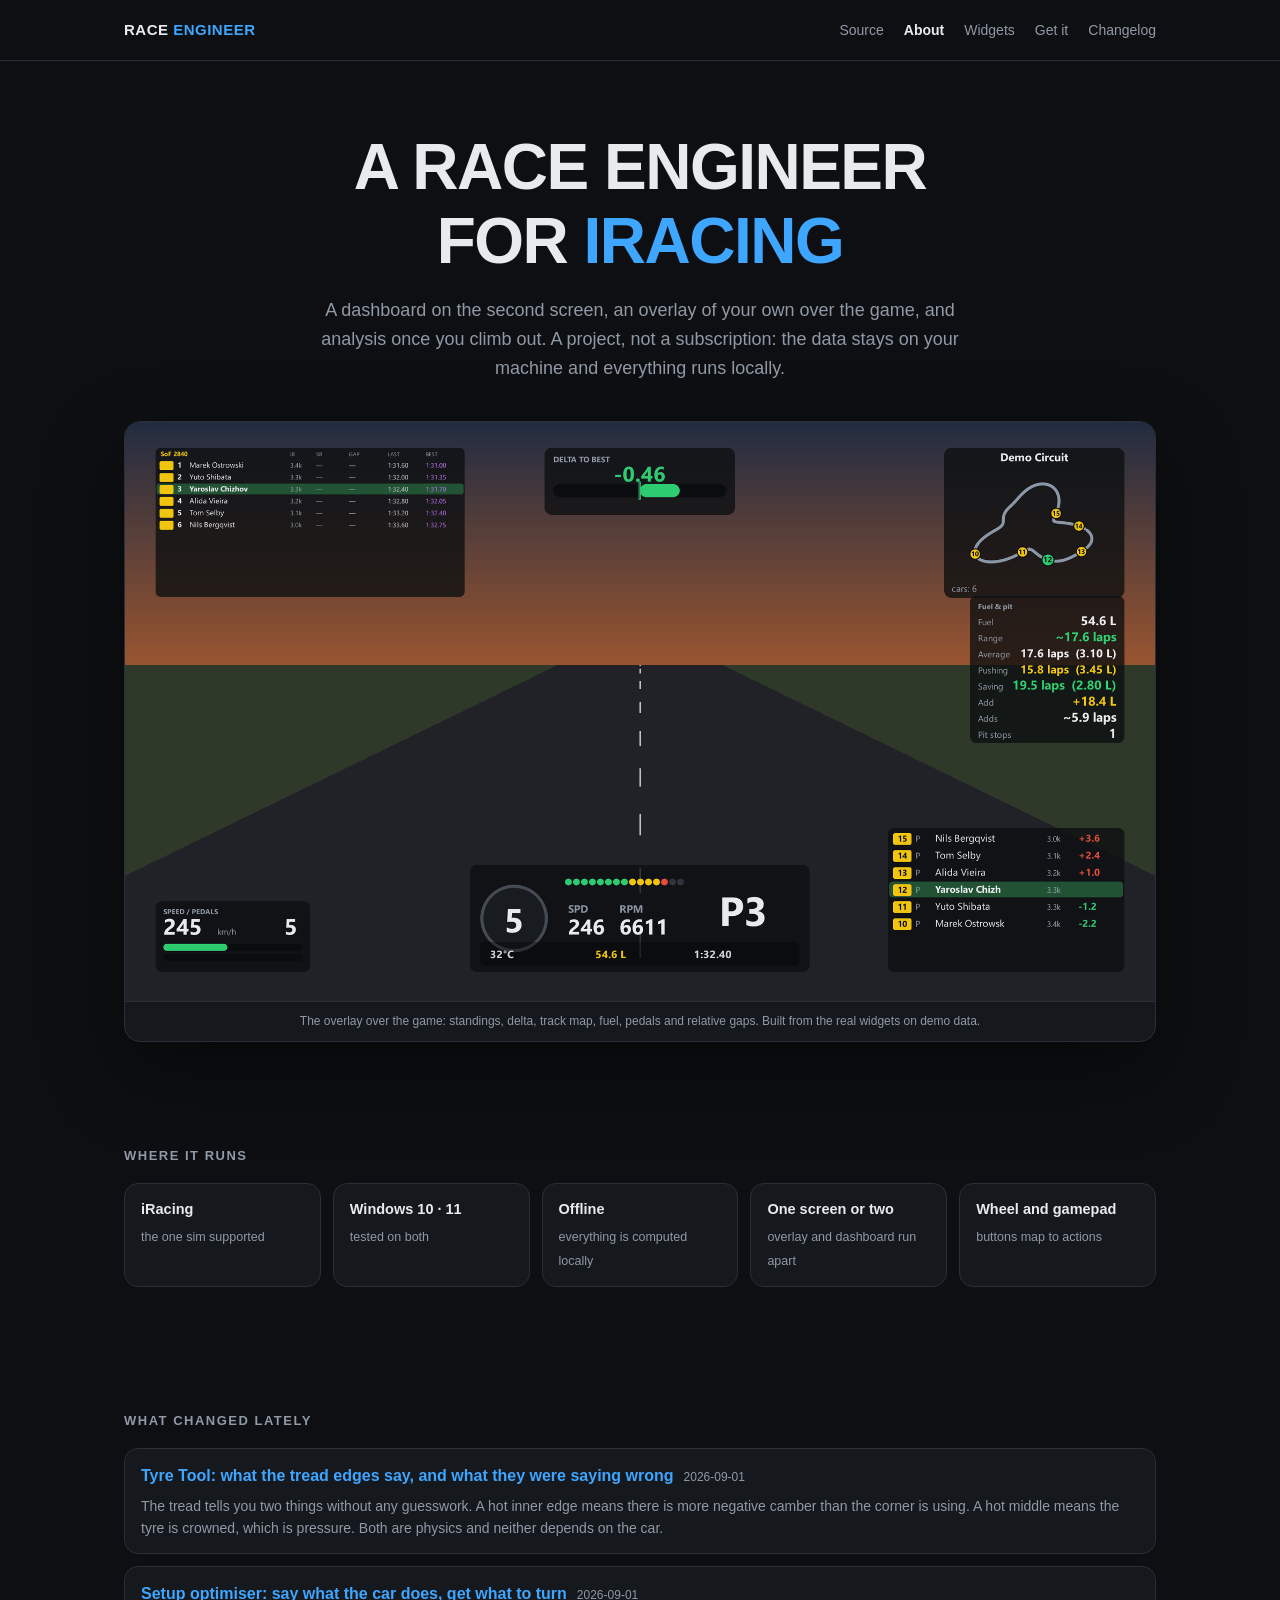
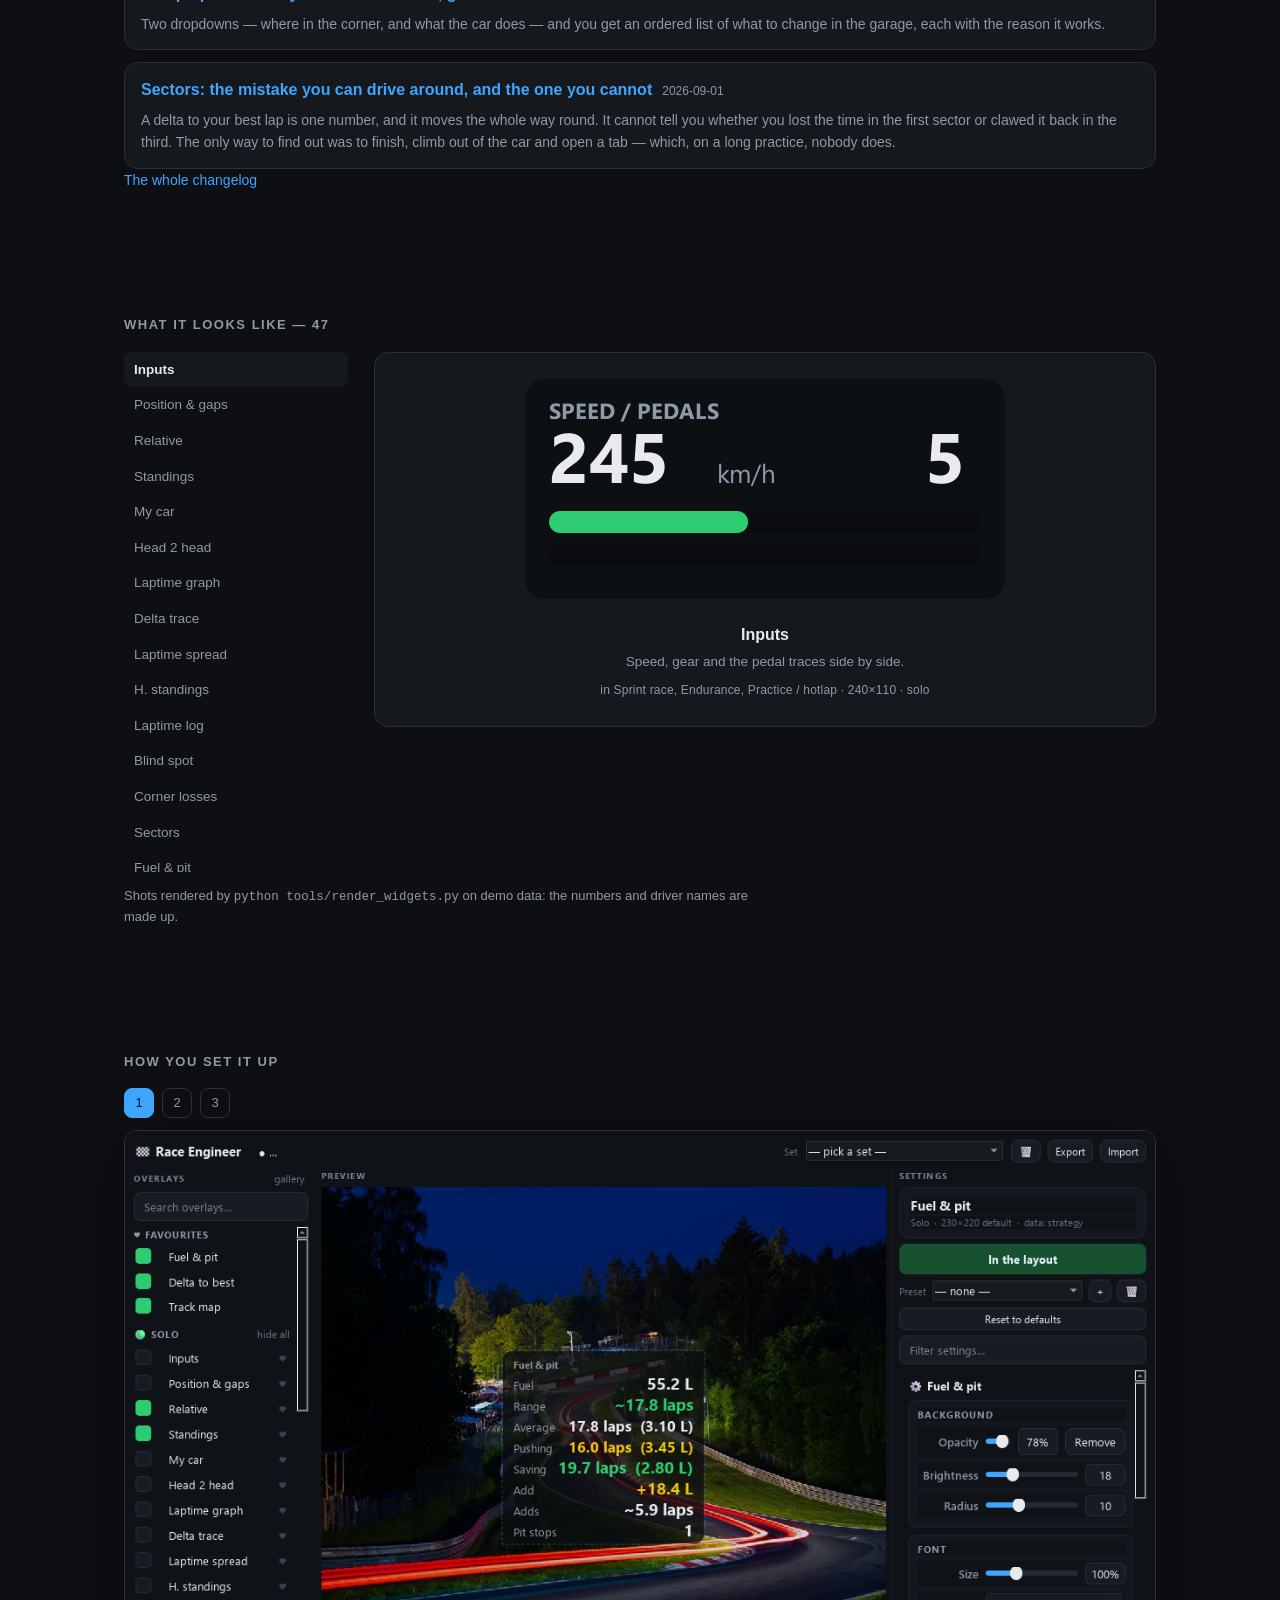
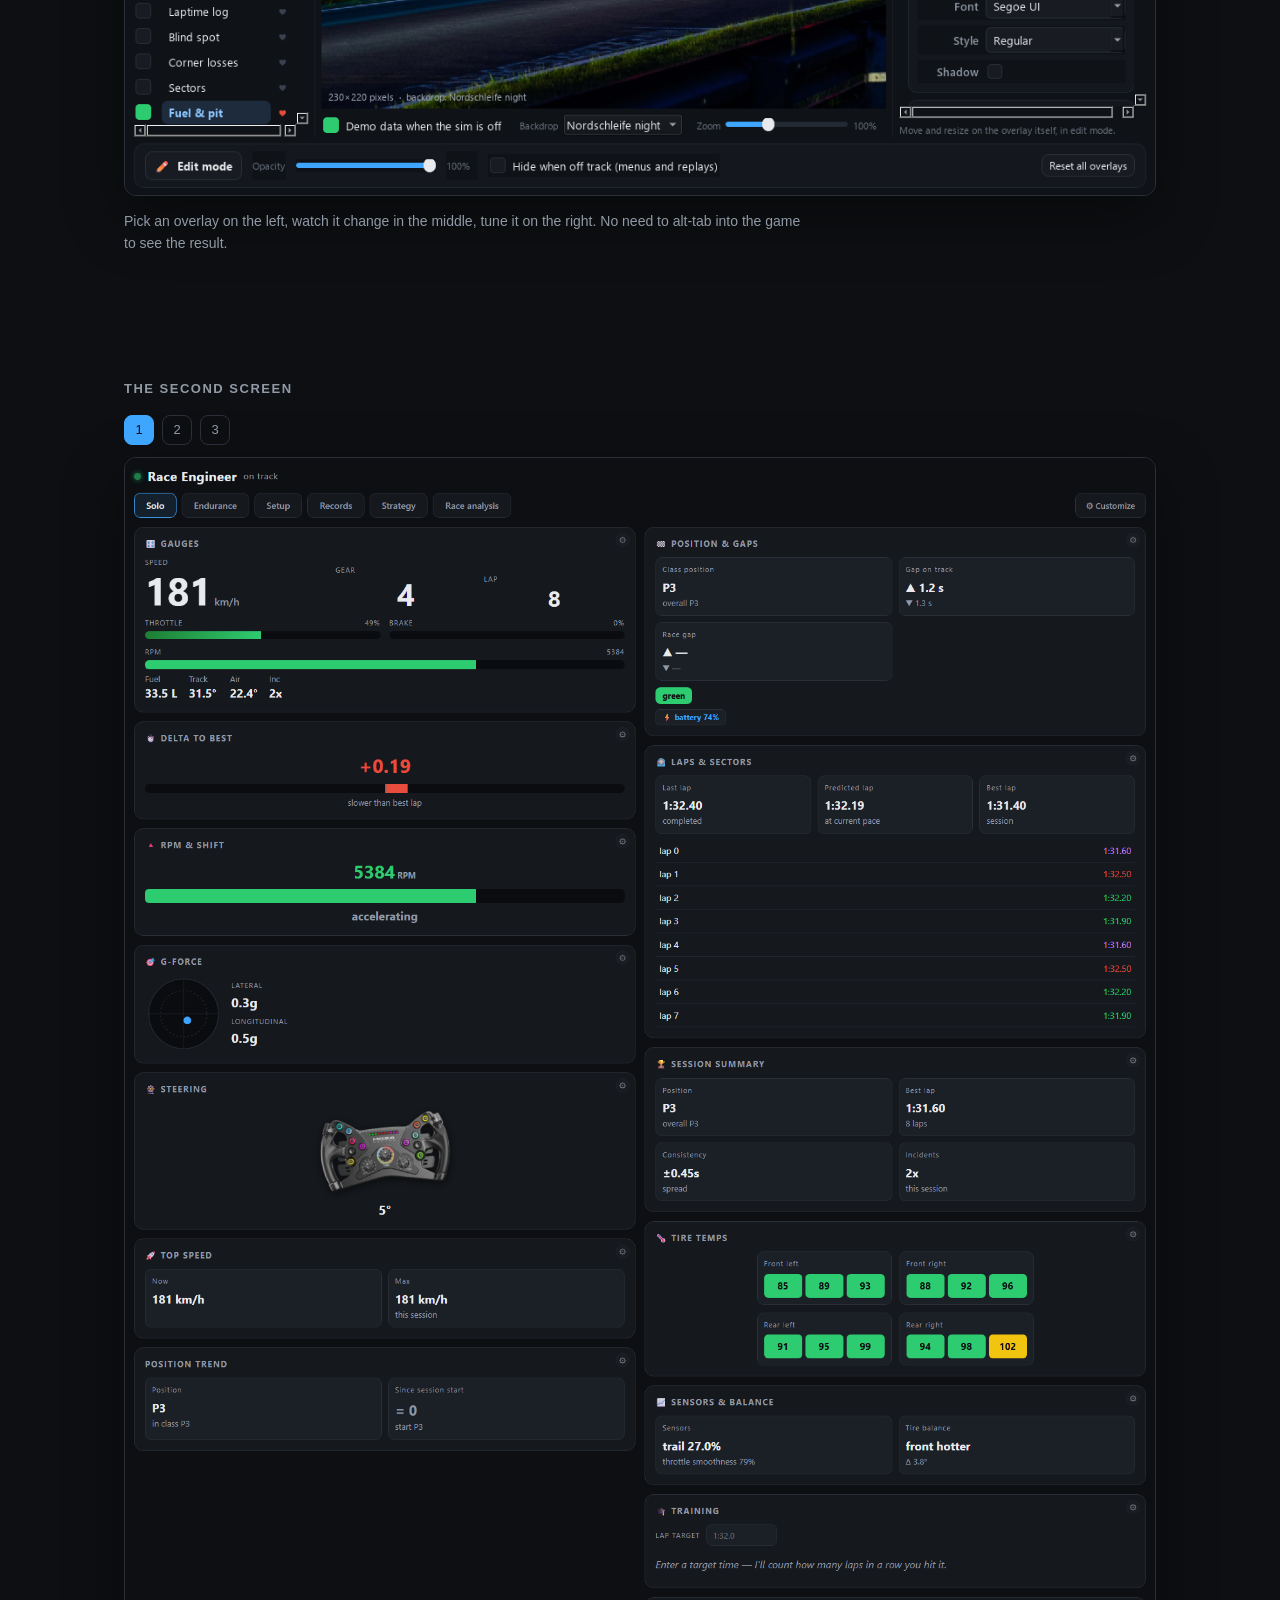
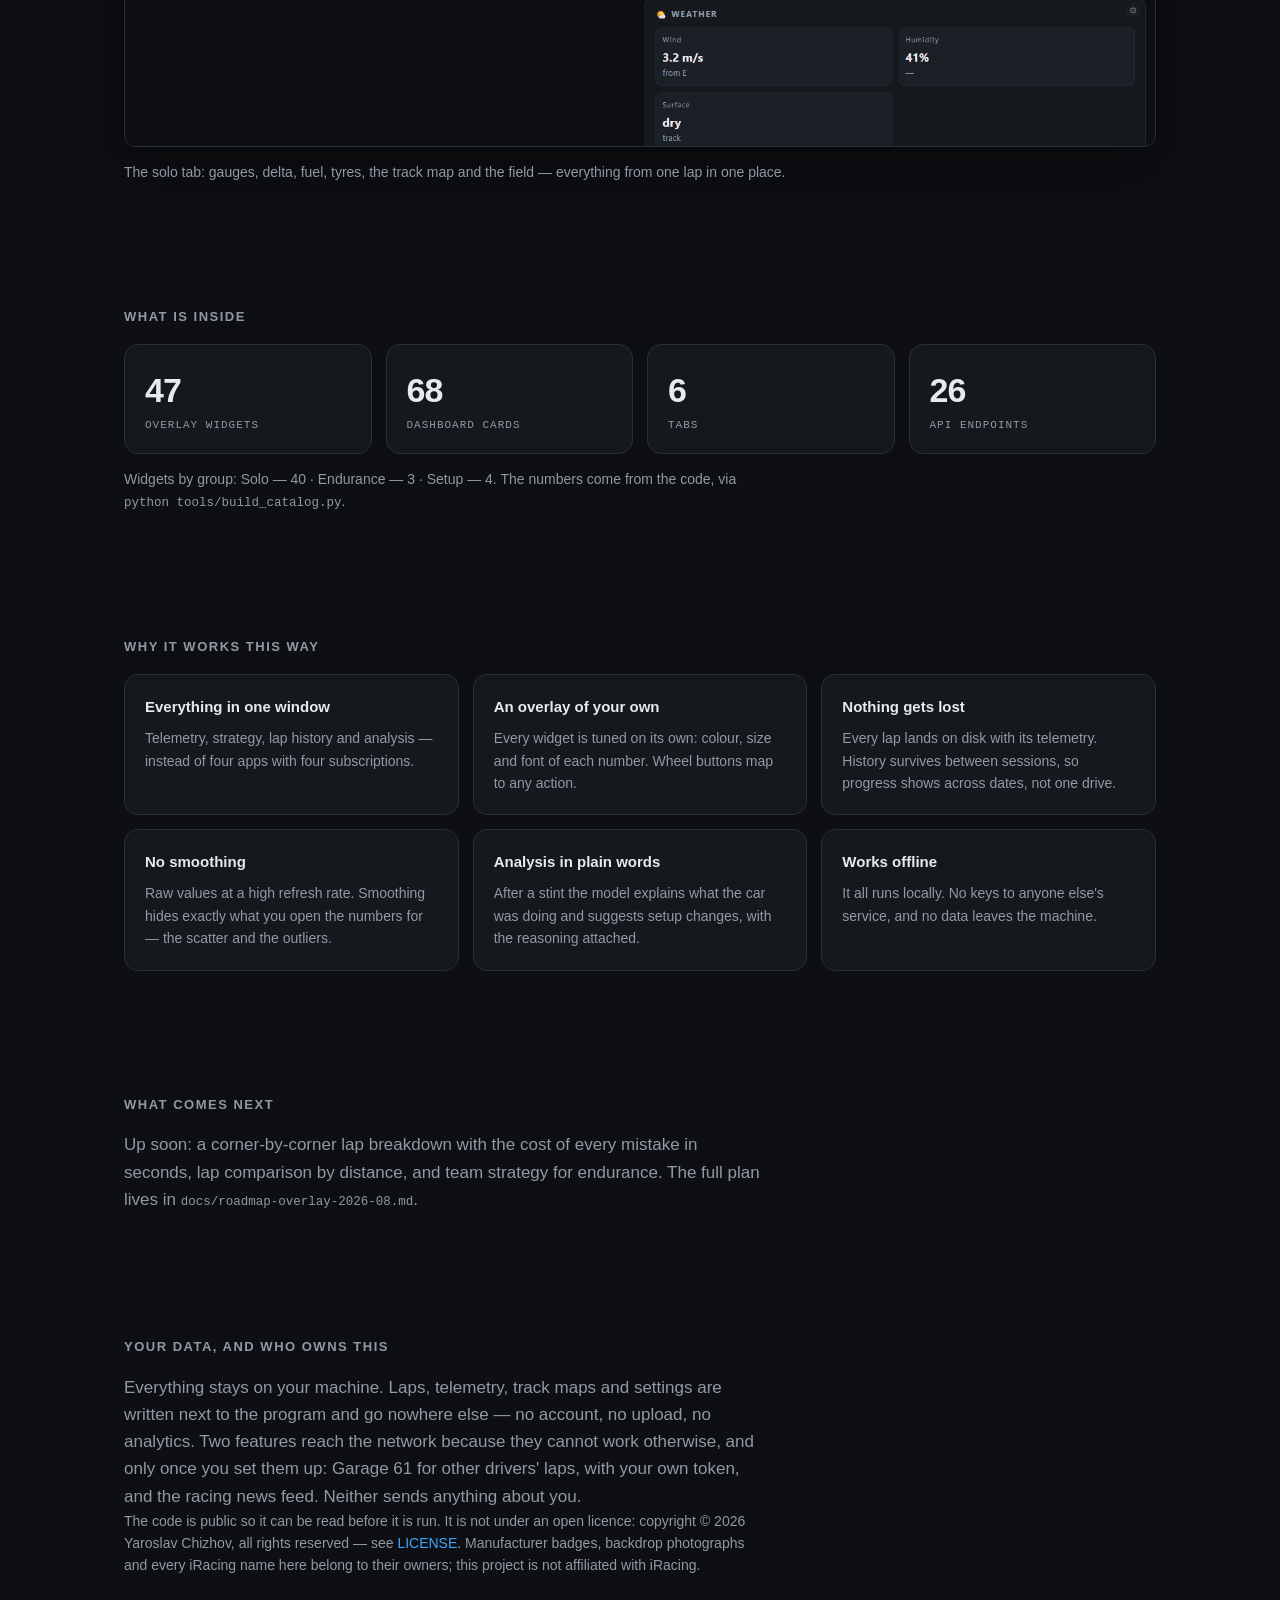
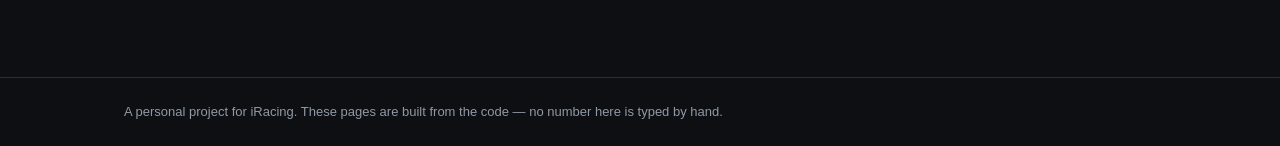
==== commit e76446ee: "feat: лицензия, карточка для мессенджеров, автосборка витрины ЛИЦЕНЗИЯ. Репозиторий стал публичным, " ====
--- a/docs/index.html
+++ b/docs/index.html
@@ -2,6 +2,13 @@
 <html lang="en"><head><meta charset="utf-8">
 <meta name="viewport" content="width=device-width,initial-scale=1">
 <title>About — Race Engineer</title>
+<meta name="description" content="A race engineer for iRacing: a dashboard on the second screen, an overlay of your own over the game, and analysis once you climb out. Everything runs locally.">
+<meta property="og:type" content="website">
+<meta property="og:site_name" content="Race Engineer">
+<meta property="og:title" content="About — Race Engineer">
+<meta property="og:description" content="A race engineer for iRacing: a dashboard on the second screen, an overlay of your own over the game, and analysis once you climb out. Everything runs locally.">
+<meta property="og:image" content="https://yarrace.github.io/iracing-race-engineer/hero.png">
+<meta name="twitter:card" content="summary_large_image">
 <link rel="stylesheet" href="tokens.css">
 <style>
   *{box-sizing:border-box;margin:0;padding:0}
@@ -174,6 +181,19 @@
   <p class="lead">Up soon: a corner-by-corner lap breakdown with the cost of every
   mistake in seconds, lap comparison by distance, and team strategy for endurance.
   The full plan lives in <span class="k">docs/roadmap-overlay-2026-08.md</span>.</p>
+</section>
+<section>
+  <h2>Your data, and who owns this</h2>
+  <p class="lead">Everything stays on your machine. Laps, telemetry, track maps and
+  settings are written next to the program and go nowhere else — no account, no
+  upload, no analytics. Two features reach the network because they cannot work
+  otherwise, and only once you set them up: Garage 61 for other drivers' laps,
+  with your own token, and the racing news feed. Neither sends anything about you.</p>
+  <p class="lead" style="font-size:14px">The code is public so it can be read before
+  it is run. It is not under an open licence: copyright &copy; 2026 Yaroslav
+  Chizhov, all rights reserved — see <a href="https://github.com/YarRace/iracing-race-engineer/blob/main/LICENSE">LICENSE</a>.
+  Manufacturer badges, backdrop photographs and every iRacing name here belong to
+  their owners; this project is not affiliated with iRacing.</p>
 </section></div>
 <footer><div class="wrap">A personal project for iRacing. These pages are built
 from the code — no number here is typed by hand.</div></footer>
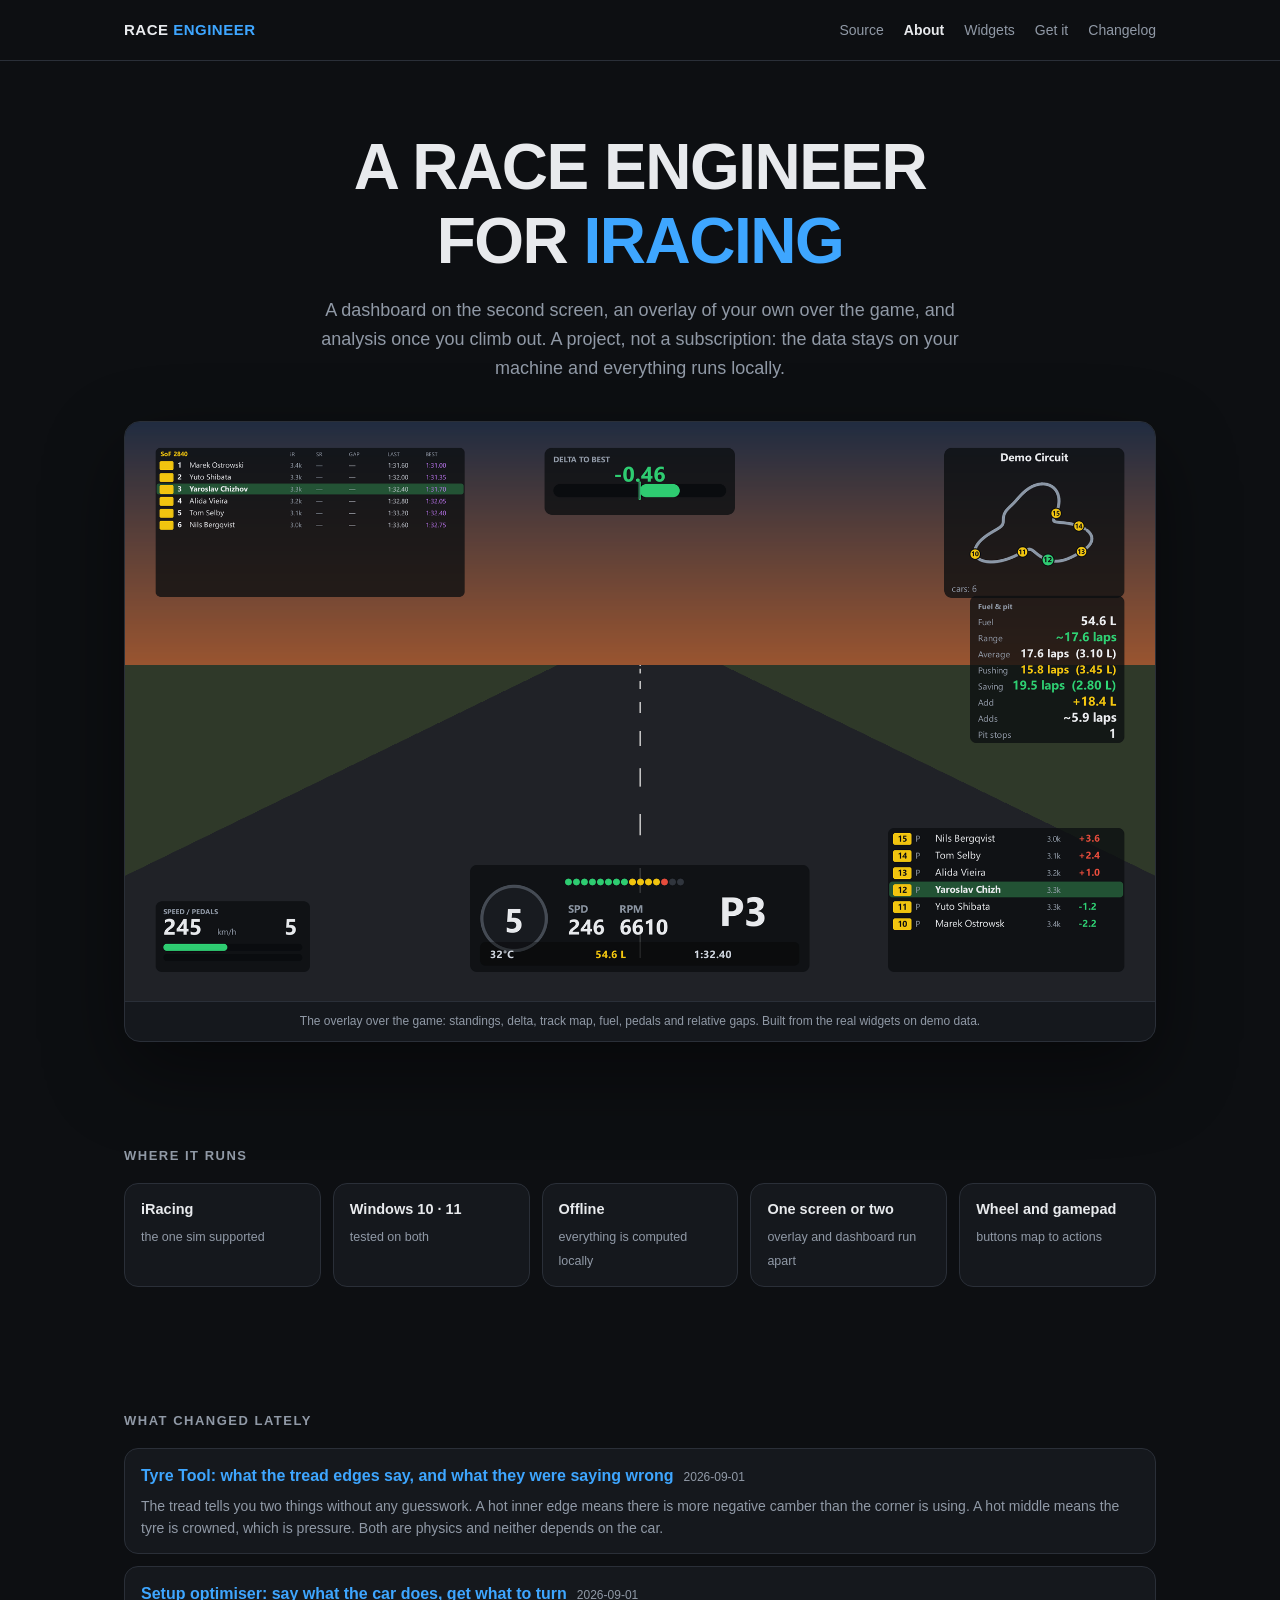
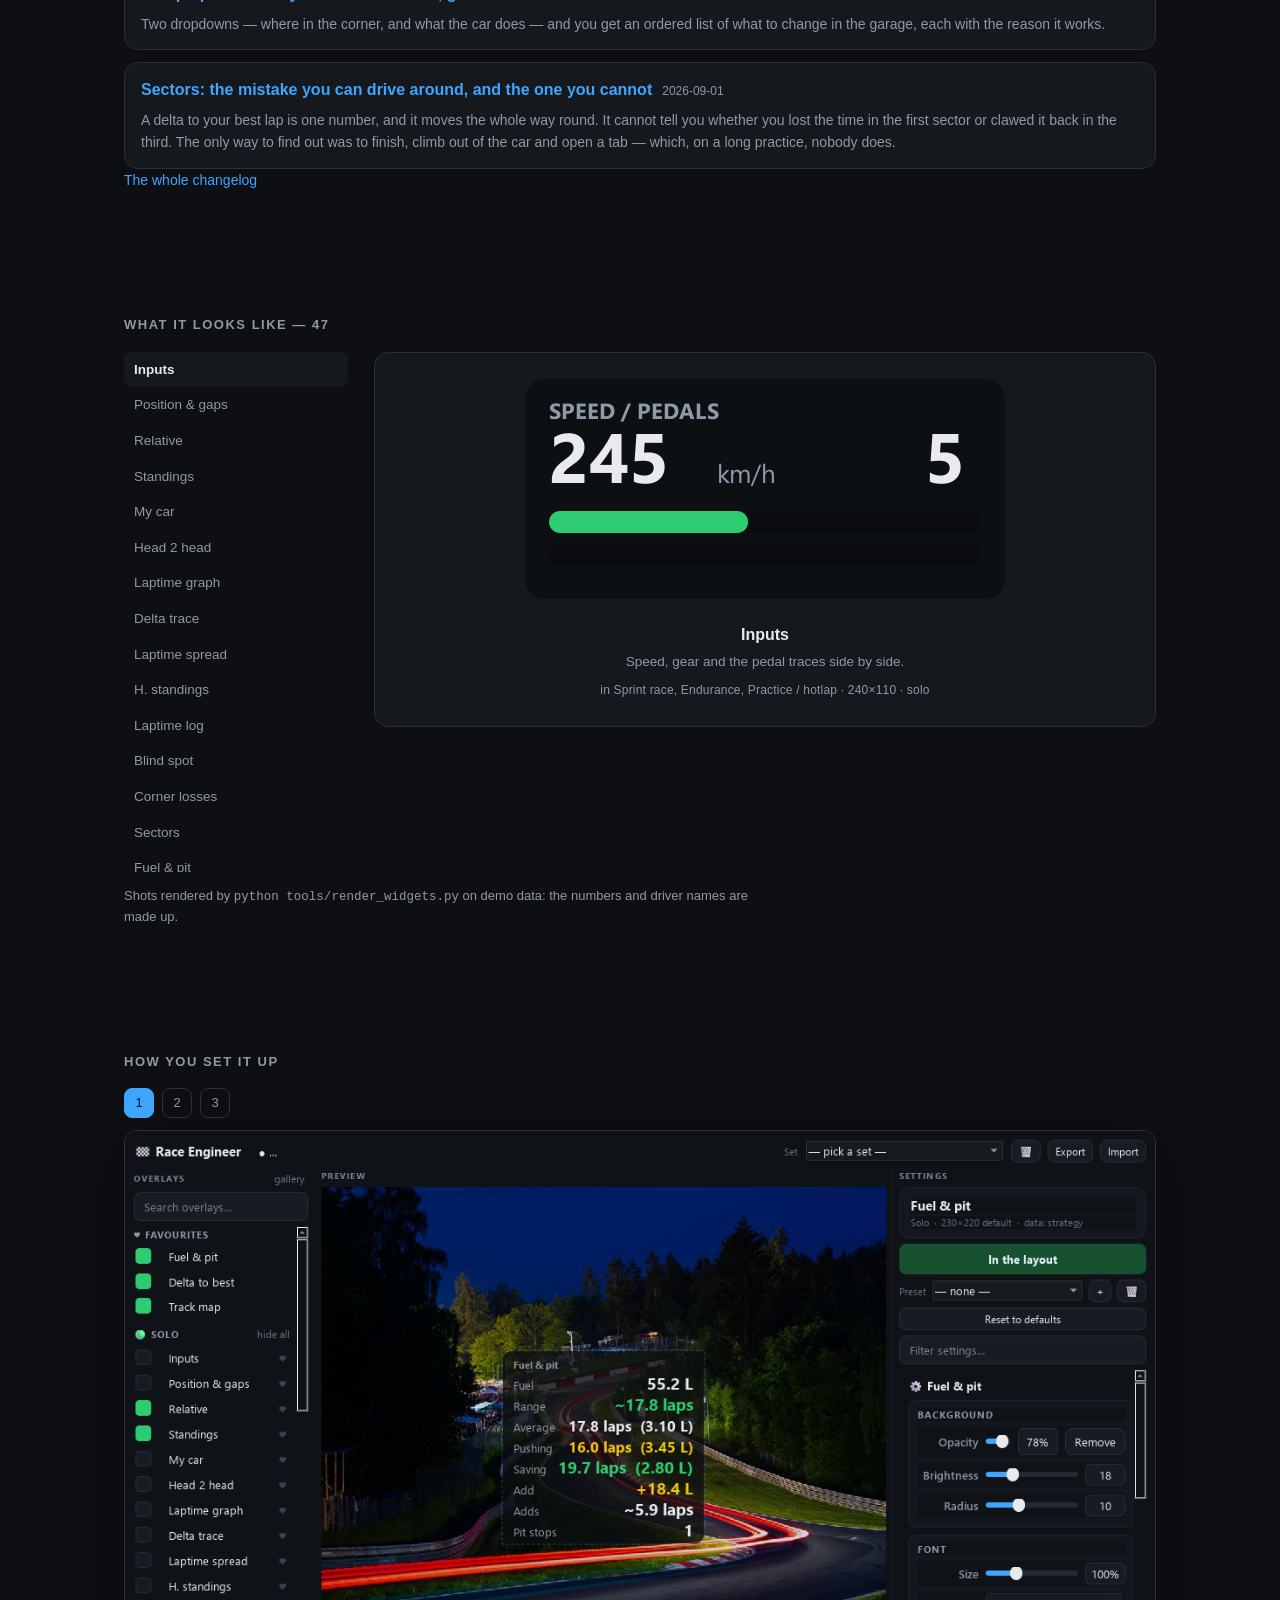
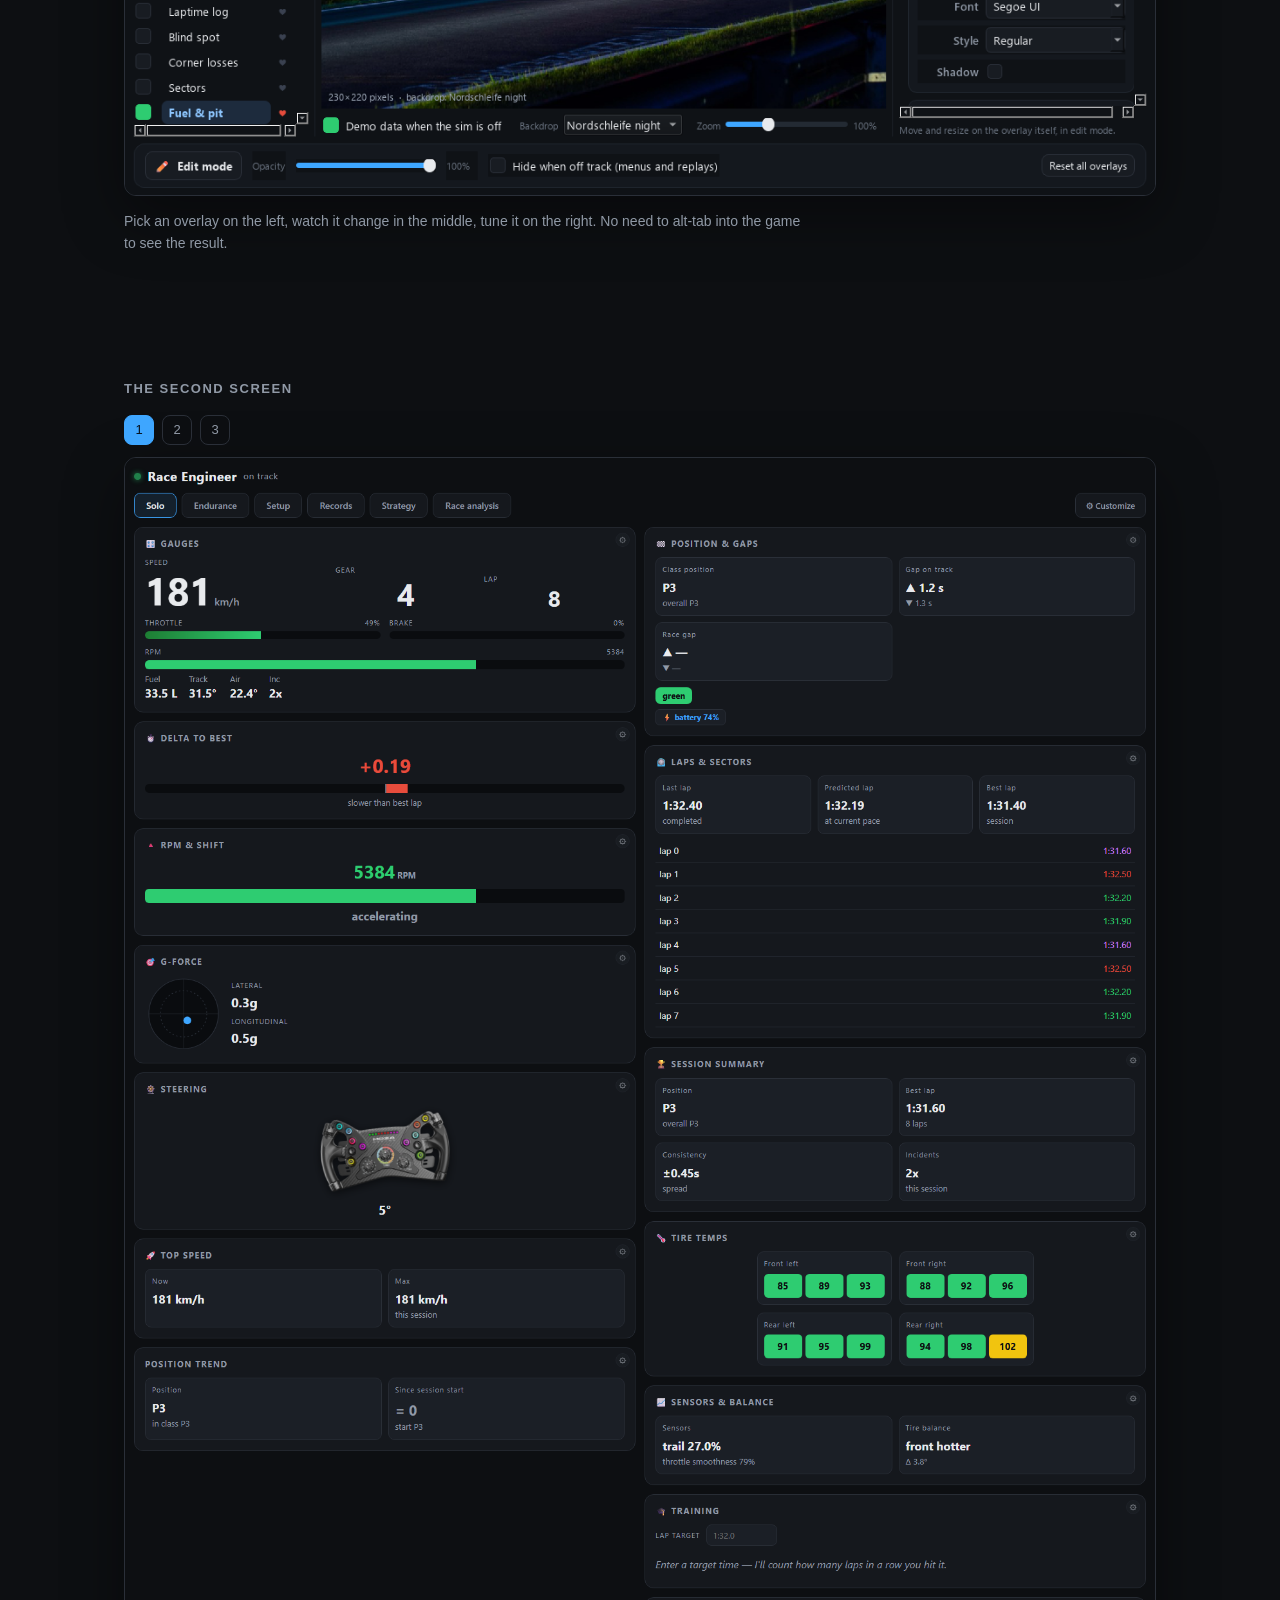
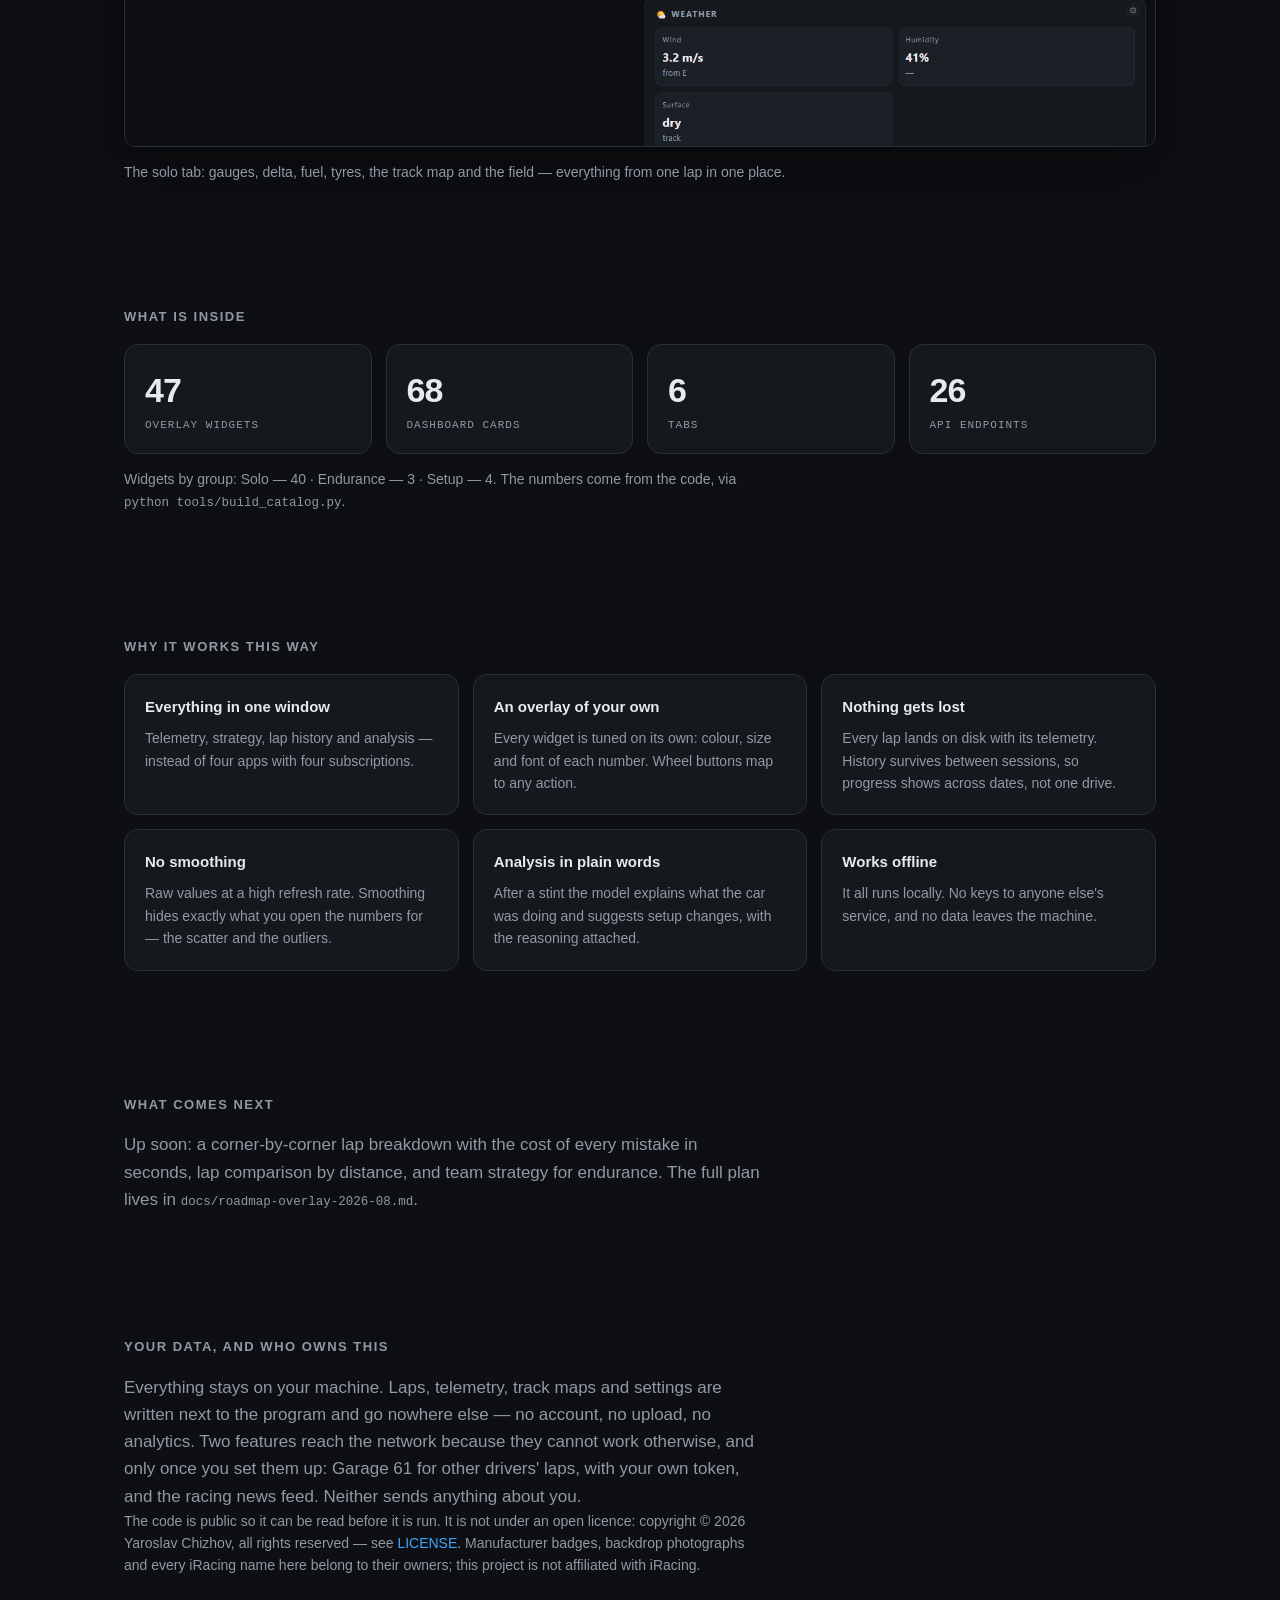
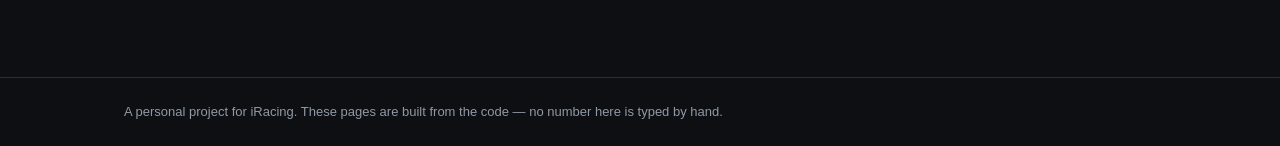
==== commit e3781ad8: "feat(site): ссылка на скачивание появляется сама, когда релиз опубликован Страница Get it говорила «" ====
--- a/docs/index.html
+++ b/docs/index.html
@@ -129,6 +129,17 @@
       width:24px;height:24px;border-radius:50%;background:var(--accent);
       color:#08111c;font-weight:800;font-size:13px;display:flex;
       align-items:center;justify-content:center}
+    /* Download cards. They exist only when a release is actually
+       published — see release_section(). */
+    .dls{display:grid;grid-template-columns:repeat(auto-fit,minmax(230px,1fr));
+      gap:14px}
+    a.dl{display:block;background:var(--panel);border:1px solid var(--line);
+      border-radius:var(--r-card);padding:18px 20px;color:var(--txt)}
+    a.dl:hover{border-color:var(--accent);text-decoration:none}
+    a.dl b{display:block;font-size:16px;color:var(--accent);margin-bottom:4px}
+    a.dl .dlname{display:block;font-family:ui-monospace,Consolas,monospace;
+      font-size:12px;color:var(--muted);margin-bottom:8px}
+    a.dl span{color:var(--muted);font-size:13.5px}
     ol.steps b{display:block;margin-bottom:6px}
     ol.steps p{color:var(--muted);font-size:14px;margin-top:6px}
     pre.cmd{background:#0b0e12;border:1px solid var(--line);border-radius:8px;
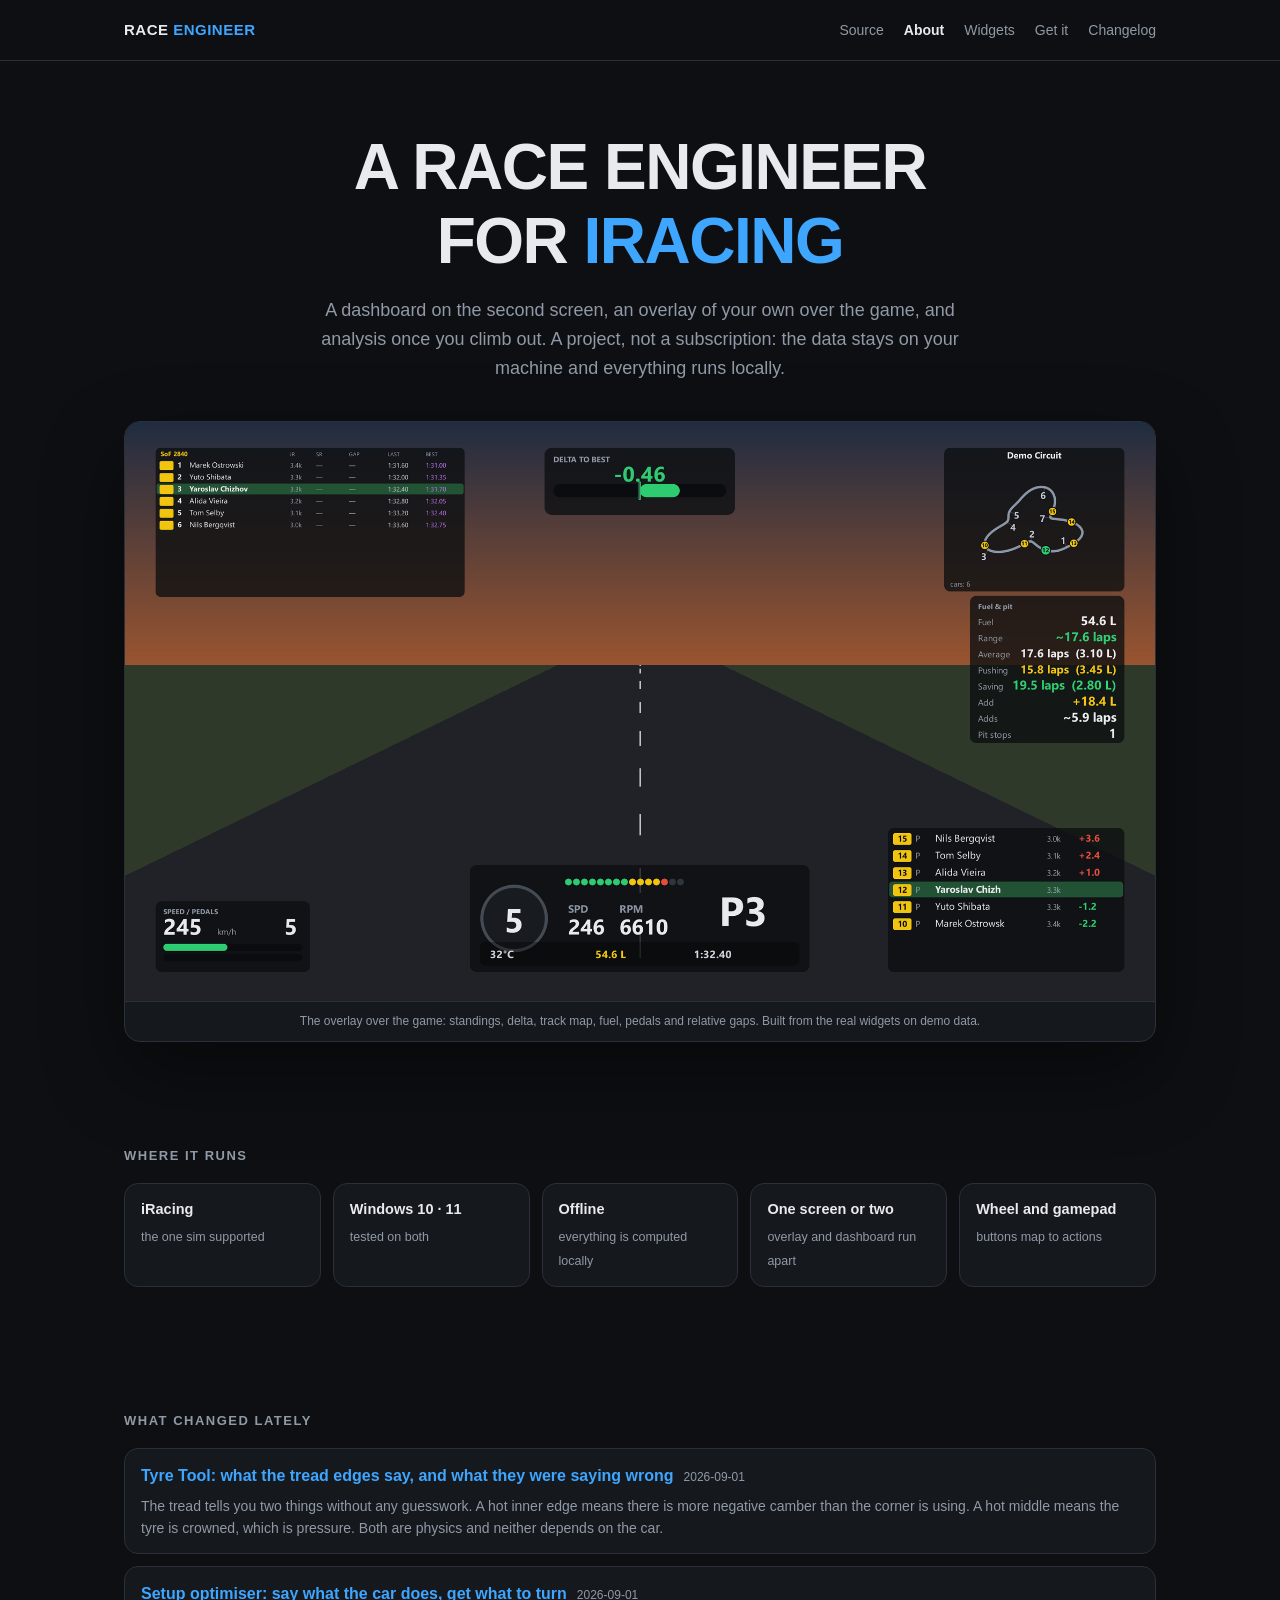
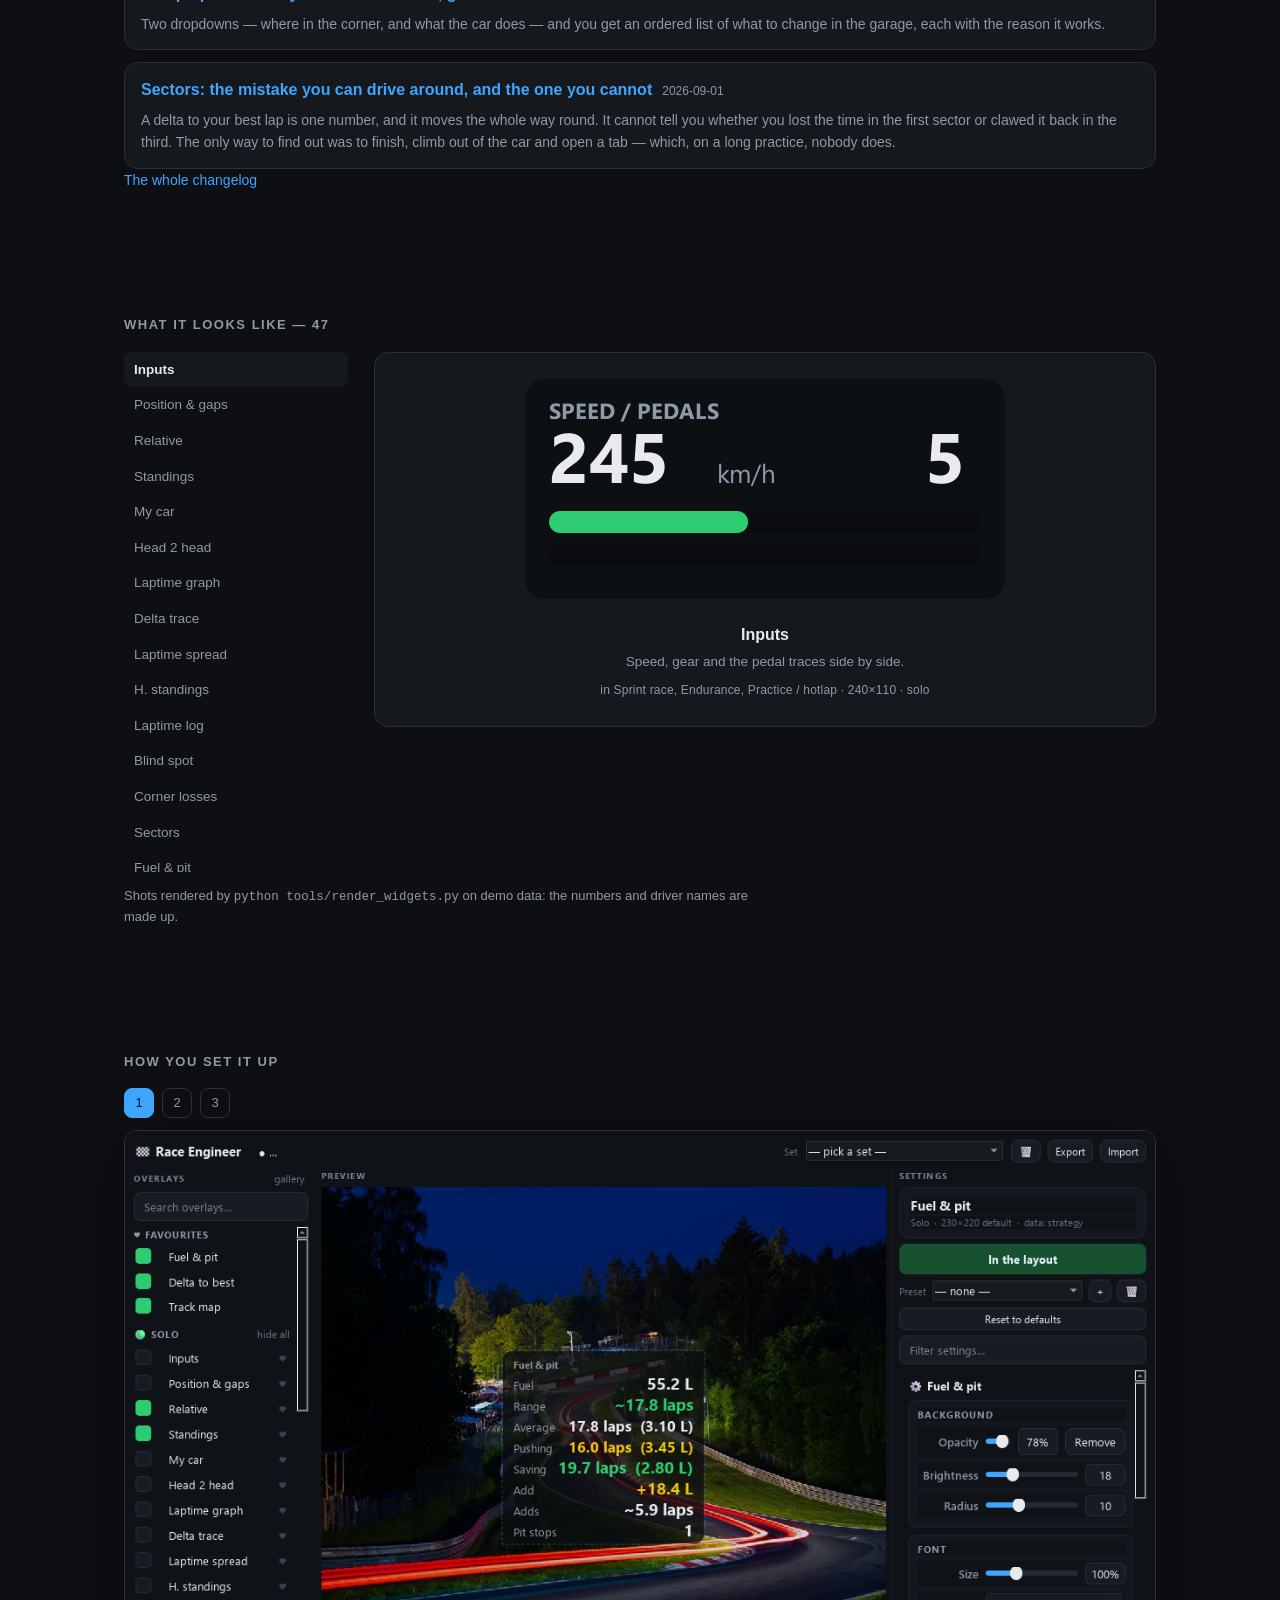
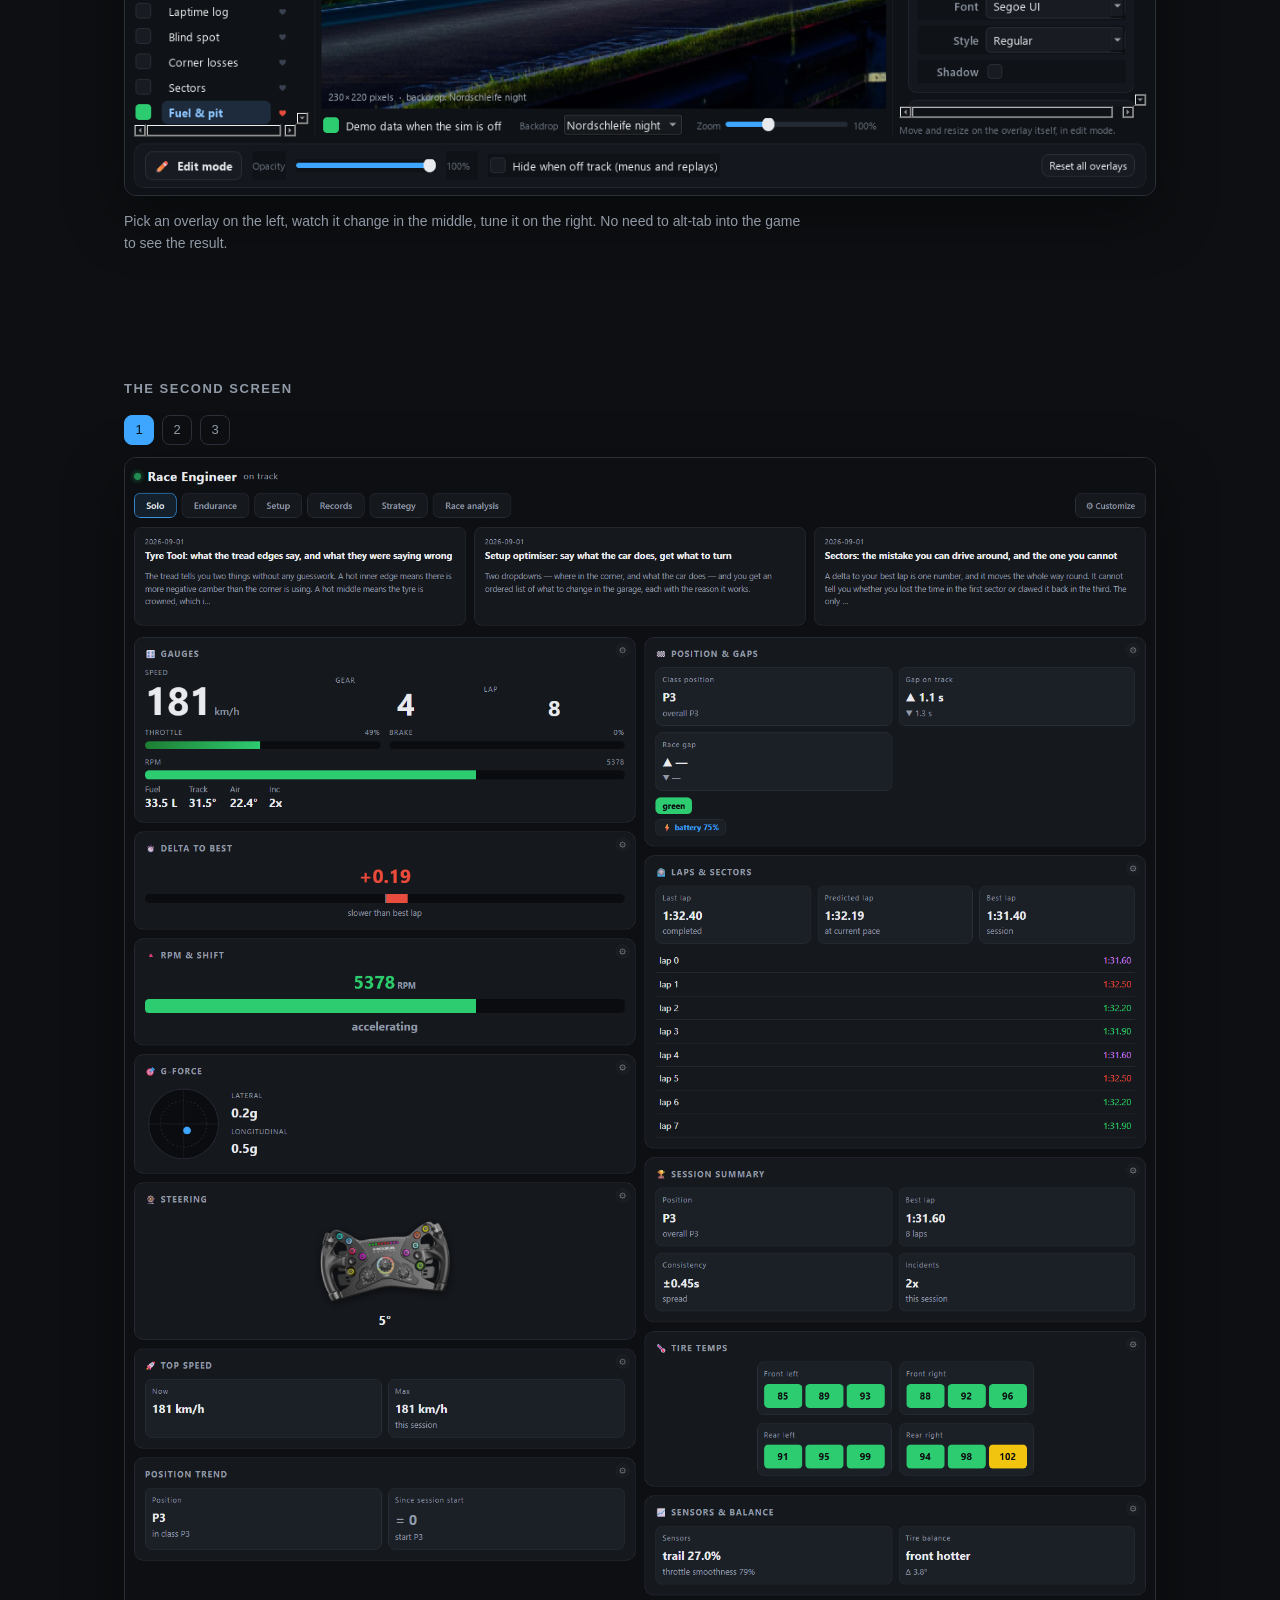
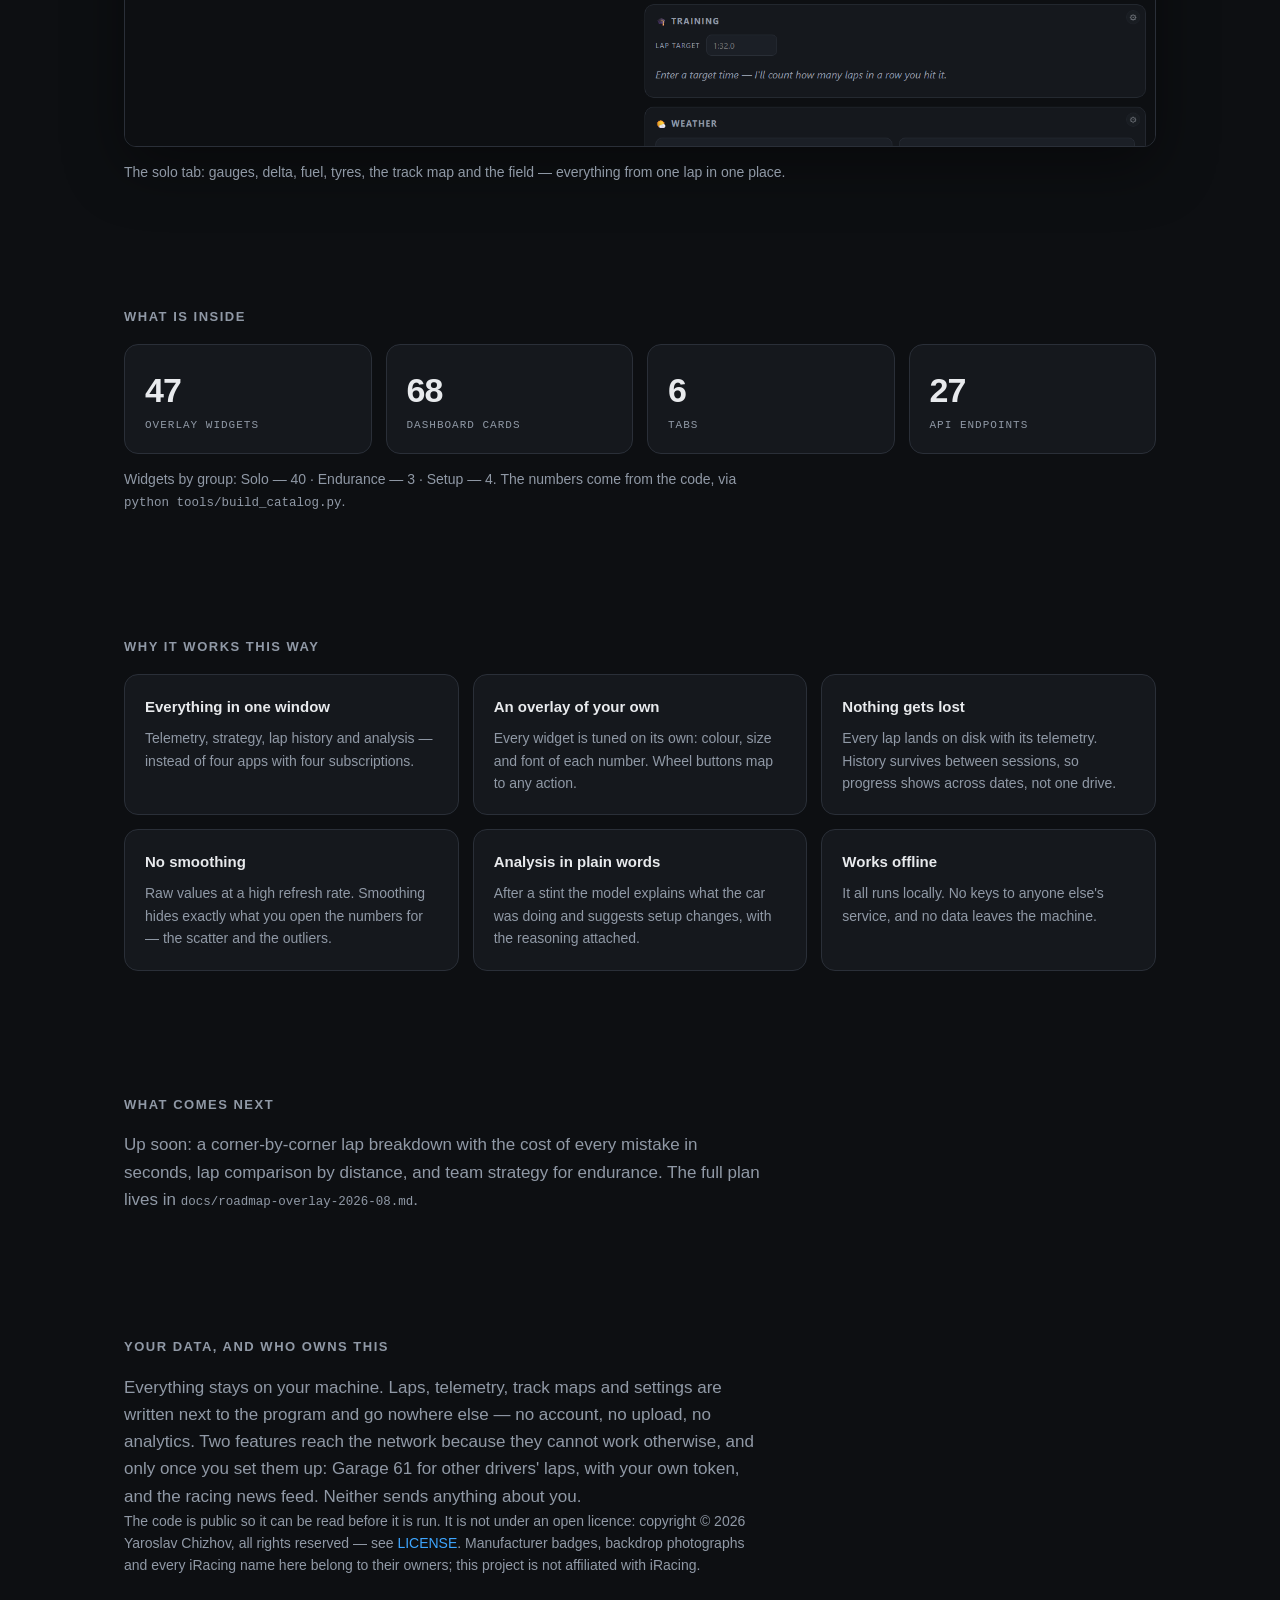
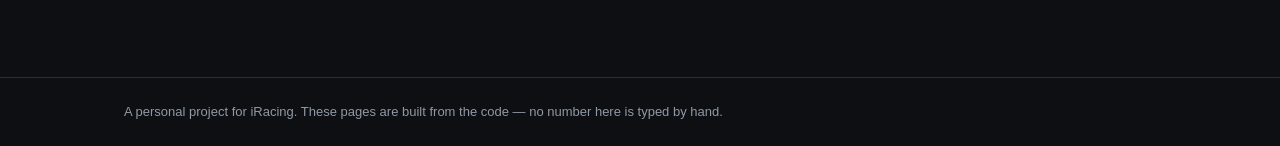
==== commit 0b41a258: "feat(dashboard): новости и «вышла новая версия» — на главной, а не только на сайте Бэклог №12. И нов" ====
--- a/docs/index.html
+++ b/docs/index.html
@@ -174,12 +174,12 @@
 cannot tell you whether you lost the time in the first sector or clawed it back
 in the third. The only way to find out was to finish, climb out of the car and
 open a tab — which, on a long practice, nobody does.</p></li></ul><p class="lead" style="font-size:14px"><a href="changelog.html">The whole changelog</a></p></section>
-<section><h2>What it looks like — 47</h2><style>#s0:checked~.show-stage #f0{display:block}#s0:checked~.show-list label[for="s0"]{background:var(--panel);color:var(--txt);font-weight:600}#s1:checked~.show-stage #f1{display:block}#s1:checked~.show-list label[for="s1"]{background:var(--panel);color:var(--txt);font-weight:600}#s2:checked~.show-stage #f2{display:block}#s2:checked~.show-list label[for="s2"]{background:var(--panel);color:var(--txt);font-weight:600}#s3:checked~.show-stage #f3{display:block}#s3:checked~.show-list label[for="s3"]{background:var(--panel);color:var(--txt);font-weight:600}#s4:checked~.show-stage #f4{display:block}#s4:checked~.show-list label[for="s4"]{background:var(--panel);color:var(--txt);font-weight:600}#s5:checked~.show-stage #f5{display:block}#s5:checked~.show-list label[for="s5"]{background:var(--panel);color:var(--txt);font-weight:600}#s6:checked~.show-stage #f6{display:block}#s6:checked~.show-list label[for="s6"]{background:var(--panel);color:var(--txt);font-weight:600}#s7:checked~.show-stage #f7{display:block}#s7:checked~.show-list label[for="s7"]{background:var(--panel);color:var(--txt);font-weight:600}#s8:checked~.show-stage #f8{display:block}#s8:checked~.show-list label[for="s8"]{background:var(--panel);color:var(--txt);font-weight:600}#s9:checked~.show-stage #f9{display:block}#s9:checked~.show-list label[for="s9"]{background:var(--panel);color:var(--txt);font-weight:600}#s10:checked~.show-stage #f10{display:block}#s10:checked~.show-list label[for="s10"]{background:var(--panel);color:var(--txt);font-weight:600}#s11:checked~.show-stage #f11{display:block}#s11:checked~.show-list label[for="s11"]{background:var(--panel);color:var(--txt);font-weight:600}#s12:checked~.show-stage #f12{display:block}#s12:checked~.show-list label[for="s12"]{background:var(--panel);color:var(--txt);font-weight:600}#s13:checked~.show-stage #f13{display:block}#s13:checked~.show-list label[for="s13"]{background:var(--panel);color:var(--txt);font-weight:600}#s14:checked~.show-stage #f14{display:block}#s14:checked~.show-list label[for="s14"]{background:var(--panel);color:var(--txt);font-weight:600}#s15:checked~.show-stage #f15{display:block}#s15:checked~.show-list label[for="s15"]{background:var(--panel);color:var(--txt);font-weight:600}#s16:checked~.show-stage #f16{display:block}#s16:checked~.show-list label[for="s16"]{background:var(--panel);color:var(--txt);font-weight:600}#s17:checked~.show-stage #f17{display:block}#s17:checked~.show-list label[for="s17"]{background:var(--panel);color:var(--txt);font-weight:600}#s18:checked~.show-stage #f18{display:block}#s18:checked~.show-list label[for="s18"]{background:var(--panel);color:var(--txt);font-weight:600}#s19:checked~.show-stage #f19{display:block}#s19:checked~.show-list label[for="s19"]{background:var(--panel);color:var(--txt);font-weight:600}#s20:checked~.show-stage #f20{display:block}#s20:checked~.show-list label[for="s20"]{background:var(--panel);color:var(--txt);font-weight:600}#s21:checked~.show-stage #f21{display:block}#s21:checked~.show-list label[for="s21"]{background:var(--panel);color:var(--txt);font-weight:600}#s22:checked~.show-stage #f22{display:block}#s22:checked~.show-list label[for="s22"]{background:var(--panel);color:var(--txt);font-weight:600}#s23:checked~.show-stage #f23{display:block}#s23:checked~.show-list label[for="s23"]{background:var(--panel);color:var(--txt);font-weight:600}#s24:checked~.show-stage #f24{display:block}#s24:checked~.show-list label[for="s24"]{background:var(--panel);color:var(--txt);font-weight:600}#s25:checked~.show-stage #f25{display:block}#s25:checked~.show-list label[for="s25"]{background:var(--panel);color:var(--txt);font-weight:600}#s26:checked~.show-stage #f26{display:block}#s26:checked~.show-list label[for="s26"]{background:var(--panel);color:var(--txt);font-weight:600}#s27:checked~.show-stage #f27{display:block}#s27:checked~.show-list label[for="s27"]{background:var(--panel);color:var(--txt);font-weight:600}#s28:checked~.show-stage #f28{display:block}#s28:checked~.show-list label[for="s28"]{background:var(--panel);color:var(--txt);font-weight:600}#s29:checked~.show-stage #f29{display:block}#s29:checked~.show-list label[for="s29"]{background:var(--panel);color:var(--txt);font-weight:600}#s30:checked~.show-stage #f30{display:block}#s30:checked~.show-list label[for="s30"]{background:var(--panel);color:var(--txt);font-weight:600}#s31:checked~.show-stage #f31{display:block}#s31:checked~.show-list label[for="s31"]{background:var(--panel);color:var(--txt);font-weight:600}#s32:checked~.show-stage #f32{display:block}#s32:checked~.show-list label[for="s32"]{background:var(--panel);color:var(--txt);font-weight:600}#s33:checked~.show-stage #f33{display:block}#s33:checked~.show-list label[for="s33"]{background:var(--panel);color:var(--txt);font-weight:600}#s34:checked~.show-stage #f34{display:block}#s34:checked~.show-list label[for="s34"]{background:var(--panel);color:var(--txt);font-weight:600}#s35:checked~.show-stage #f35{display:block}#s35:checked~.show-list label[for="s35"]{background:var(--panel);color:var(--txt);font-weight:600}#s36:checked~.show-stage #f36{display:block}#s36:checked~.show-list label[for="s36"]{background:var(--panel);color:var(--txt);font-weight:600}#s37:checked~.show-stage #f37{display:block}#s37:checked~.show-list label[for="s37"]{background:var(--panel);color:var(--txt);font-weight:600}#s38:checked~.show-stage #f38{display:block}#s38:checked~.show-list label[for="s38"]{background:var(--panel);color:var(--txt);font-weight:600}#s39:checked~.show-stage #f39{display:block}#s39:checked~.show-list label[for="s39"]{background:var(--panel);color:var(--txt);font-weight:600}#s40:checked~.show-stage #f40{display:block}#s40:checked~.show-list label[for="s40"]{background:var(--panel);color:var(--txt);font-weight:600}#s41:checked~.show-stage #f41{display:block}#s41:checked~.show-list label[for="s41"]{background:var(--panel);color:var(--txt);font-weight:600}#s42:checked~.show-stage #f42{display:block}#s42:checked~.show-list label[for="s42"]{background:var(--panel);color:var(--txt);font-weight:600}#s43:checked~.show-stage #f43{display:block}#s43:checked~.show-list label[for="s43"]{background:var(--panel);color:var(--txt);font-weight:600}#s44:checked~.show-stage #f44{display:block}#s44:checked~.show-list label[for="s44"]{background:var(--panel);color:var(--txt);font-weight:600}#s45:checked~.show-stage #f45{display:block}#s45:checked~.show-list label[for="s45"]{background:var(--panel);color:var(--txt);font-weight:600}#s46:checked~.show-stage #f46{display:block}#s46:checked~.show-list label[for="s46"]{background:var(--panel);color:var(--txt);font-weight:600}</style><div class="show"><input type="radio" name="shot" id="s0" checked><input type="radio" name="shot" id="s1"><input type="radio" name="shot" id="s2"><input type="radio" name="shot" id="s3"><input type="radio" name="shot" id="s4"><input type="radio" name="shot" id="s5"><input type="radio" name="shot" id="s6"><input type="radio" name="shot" id="s7"><input type="radio" name="shot" id="s8"><input type="radio" name="shot" id="s9"><input type="radio" name="shot" id="s10"><input type="radio" name="shot" id="s11"><input type="radio" name="shot" id="s12"><input type="radio" name="shot" id="s13"><input type="radio" name="shot" id="s14"><input type="radio" name="shot" id="s15"><input type="radio" name="shot" id="s16"><input type="radio" name="shot" id="s17"><input type="radio" name="shot" id="s18"><input type="radio" name="shot" id="s19"><input type="radio" name="shot" id="s20"><input type="radio" name="shot" id="s21"><input type="radio" name="shot" id="s22"><input type="radio" name="shot" id="s23"><input type="radio" name="shot" id="s24"><input type="radio" name="shot" id="s25"><input type="radio" name="shot" id="s26"><input type="radio" name="shot" id="s27"><input type="radio" name="shot" id="s28"><input type="radio" name="shot" id="s29"><input type="radio" name="shot" id="s30"><input type="radio" name="shot" id="s31"><input type="radio" name="shot" id="s32"><input type="radio" name="shot" id="s33"><input type="radio" name="shot" id="s34"><input type="radio" name="shot" id="s35"><input type="radio" name="shot" id="s36"><input type="radio" name="shot" id="s37"><input type="radio" name="shot" id="s38"><input type="radio" name="shot" id="s39"><input type="radio" name="shot" id="s40"><input type="radio" name="shot" id="s41"><input type="radio" name="shot" id="s42"><input type="radio" name="shot" id="s43"><input type="radio" name="shot" id="s44"><input type="radio" name="shot" id="s45"><input type="radio" name="shot" id="s46"><div class="show-list"><label for="s0">Inputs</label><label for="s1">Position &amp; gaps</label><label for="s2">Relative</label><label for="s3">Standings</label><label for="s4">My car</label><label for="s5">Head 2 head</label><label for="s6">Laptime graph</label><label for="s7">Delta trace</label><label for="s8">Laptime spread</label><label for="s9">H. standings</label><label for="s10">Laptime log</label><label for="s11">Blind spot</label><label for="s12">Corner losses</label><label for="s13">Sectors</label><label for="s14">Fuel &amp; pit</label><label for="s15">Laps</label><label for="s16">Race bar</label><label for="s17">Delta to best</label><label for="s18">RPM &amp; shift</label><label for="s19">G-force</label><label for="s20">Top speed</label><label for="s21">Slip</label><label for="s22">Position trend</label><label for="s23">Session summary</label><label for="s24">Tire temps</label><label for="s25">Tire wear</label><label for="s26">Session</label><label for="s27">Delta to record</label><label for="s28">ERS / hybrid</label><label for="s29">Weather</label><label for="s30">Flags</label><label for="s31">Radar</label><label for="s32">Track map</label><label for="s33">Optimal lap</label><label for="s34">Pit helper</label><label for="s35">Sensors &amp; balance</label><label for="s36">Delta bar</label><label for="s37">Wear graph</label><label for="s38">Spotter</label><label for="s39">Weather radar</label><label for="s40">Driver &amp; stint</label><label for="s41">Time left</label><label for="s42">Team incidents</label><label for="s43">Symptoms</label><label for="s44">Front/rear balance</label><label for="s45">Wear trend</label><label for="s46">Tyre tool</label></div><div class="show-stage"><figure id="f0"><img src="widgets/inputs.png" alt="Inputs" loading="lazy"><figcaption><b>Inputs</b>Speed, gear and the pedal traces side by side.<span class="meta">in Sprint race, Endurance, Practice / hotlap · 240×110 · solo</span></figcaption></figure><figure id="f1"><img src="widgets/position.png" alt="Position &amp; gaps" loading="lazy"><figcaption><b>Position &amp; gaps</b>Position in class, gaps to the car ahead and behind.<span class="meta">in Sprint race · 220×170 · solo</span></figcaption></figure><figure id="f2"><img src="widgets/relative.png" alt="Relative" loading="lazy"><figcaption><b>Relative</b>The cars physically nearest you on track, not on the timesheet.<span class="meta">in Sprint race, Endurance · 360×220 · solo</span></figcaption></figure><figure id="f3"><img src="widgets/standings.png" alt="Standings" loading="lazy"><figcaption><b>Standings</b>The full field, sorted the way race control sorts it.<span class="meta">in Endurance · 620×300 · solo</span></figcaption></figure><figure id="f4"><img src="widgets/mycar.png" alt="My car" loading="lazy"><figcaption><b>My car</b>Which car you are in: badge and model name.<span class="meta">not in any starter set · 240×74 · solo</span></figcaption></figure><figure id="f5"><img src="widgets/head2head.png" alt="Head 2 head" loading="lazy"><figcaption><b>Head 2 head</b>You against one rival — the gap and the best-lap difference.<span class="meta">not in any starter set · 390×140 · solo</span></figcaption></figure><figure id="f6"><img src="widgets/laptimegraph.png" alt="Laptime graph" loading="lazy"><figcaption><b>Laptime graph</b>Every lap as a bar, coloured by pace.<span class="meta">not in any starter set · 300×160 · solo</span></figcaption></figure><figure id="f7"><img src="widgets/deltatrace.png" alt="Delta trace" loading="lazy"><figcaption><b>Delta trace</b>A rolling trace of your delta to the best lap.<span class="meta">in Practice / hotlap · 300×120 · solo</span></figcaption></figure><figure id="f8"><img src="widgets/laptimespread.png" alt="Laptime spread" loading="lazy"><figcaption><b>Laptime spread</b>Where your laps cluster, and which ones are outliers.<span class="meta">not in any starter set · 300×132 · solo</span></figcaption></figure><figure id="f9"><img src="widgets/hstandings.png" alt="H. standings" loading="lazy"><figcaption><b>H. standings</b>The field as a horizontal strip of driver cards.<span class="meta">not in any starter set · 640×70 · solo</span></figcaption></figure><figure id="f10"><img src="widgets/laplog.png" alt="Laptime log" loading="lazy"><figcaption><b>Laptime log</b>A table of laps: number, time, delta, track temperature.<span class="meta">not in any starter set · 330×220 · solo</span></figcaption></figure><figure id="f11"><img src="widgets/blindspot.png" alt="Blind spot" loading="lazy"><figcaption><b>Blind spot</b>Two wide bars at the screen edges when a car sits alongside.<span class="meta">not in any starter set · 620×120 · solo</span></figcaption></figure><figure id="f12"><img src="widgets/cornerloss.png" alt="Corner losses" loading="lazy"><figcaption><b>Corner losses</b>The three corners where the last lap lost the most time.<span class="meta">in Practice / hotlap · 300×150 · solo</span></figcaption></figure><figure id="f13"><img src="widgets/sectors.png" alt="Sectors" loading="lazy"><figcaption><b>Sectors</b>Where this lap is up or down, sector by sector.<span class="meta">in Practice / hotlap · 240×132 · solo</span></figcaption></figure><figure id="f14"><img src="widgets/fuel.png" alt="Fuel &amp; pit" loading="lazy"><figcaption><b>Fuel &amp; pit</b>Fuel left, burn rate and what the next stop needs.<span class="meta">in Sprint race, Endurance · 230×220 · solo</span></figcaption></figure><figure id="f15"><img src="widgets/timing.png" alt="Laps" loading="lazy"><figcaption><b>Laps</b>Last, best and predicted lap — and the gaps between them.<span class="meta">in Practice / hotlap · 210×150 · solo</span></figcaption></figure><figure id="f16"><img src="widgets/racebar.png" alt="Race bar" loading="lazy"><figcaption><b>Race bar</b>A one-line HUD: gear, shift lights, delta and fuel.<span class="meta">not in any starter set · 474×150 · solo</span></figcaption></figure><figure id="f17"><img src="widgets/delta.png" alt="Delta to best" loading="lazy"><figcaption><b>Delta to best</b>Delta to your best lap, in one large number.<span class="meta">in Sprint race · 220×120 · solo</span></figcaption></figure><figure id="f18"><img src="widgets/shift.png" alt="RPM &amp; shift" loading="lazy"><figcaption><b>RPM &amp; shift</b>Revs and the moment to pull the next gear.<span class="meta">in Sprint race, Practice / hotlap · 200×130 · solo</span></figcaption></figure><figure id="f19"><img src="widgets/gforce.png" alt="G-force" loading="lazy"><figcaption><b>G-force</b>Lateral and longitudinal load as a moving dot.<span class="meta">not in any starter set · 150×150 · solo</span></figcaption></figure><figure id="f20"><img src="widgets/topspeed.png" alt="Top speed" loading="lazy"><figcaption><b>Top speed</b>Speed now, best this lap and best this session.<span class="meta">in Practice / hotlap · 210×130 · solo</span></figcaption></figure><figure id="f21"><img src="widgets/slip.png" alt="Slip" loading="lazy"><figcaption><b>Slip</b>Not just that the car is sliding — which end is sliding.<span class="meta">not in any starter set · 210×130 · solo</span></figcaption></figure><figure id="f22"><img src="widgets/postrend.png" alt="Position trend" loading="lazy"><figcaption><b>Position trend</b>How your position moved across the race.<span class="meta">not in any starter set · 210×150 · solo</span></figcaption></figure><figure id="f23"><img src="widgets/summary.png" alt="Session summary" loading="lazy"><figcaption><b>Session summary</b>The session in one card: position, pace, consistency, incidents.<span class="meta">not in any starter set · 220×190 · solo</span></figcaption></figure><figure id="f24"><img src="widgets/tiretemps.png" alt="Tire temps" loading="lazy"><figcaption><b>Tire temps</b>Tyre temperature across three zones of every wheel.<span class="meta">not in any starter set · 260×200 · solo</span></figcaption></figure><figure id="f25"><img src="widgets/wear.png" alt="Tire wear" loading="lazy"><figcaption><b>Tire wear</b>Remaining tread, per wheel and per zone.<span class="meta">in Endurance · 220×150 · solo</span></figcaption></figure><figure id="f26"><img src="widgets/session.png" alt="Session" loading="lazy"><figcaption><b>Session</b>What session this is and how much of it is left.<span class="meta">not in any starter set · 220×150 · solo</span></figcaption></figure><figure id="f27"><img src="widgets/recorddelta.png" alt="Delta to record" loading="lazy"><figcaption><b>Delta to record</b>Your track record and how far off it you are today.<span class="meta">not in any starter set · 220×150 · solo</span></figcaption></figure><figure id="f28"><img src="widgets/ers.png" alt="ERS / hybrid" loading="lazy"><figcaption><b>ERS / hybrid</b>Hybrid charge and how fast you are spending it.<span class="meta">not in any starter set · 210×150 · solo</span></figcaption></figure><figure id="f29"><img src="widgets/weather.png" alt="Weather" loading="lazy"><figcaption><b>Weather</b>Air and track temperature, wind, humidity, time of day.<span class="meta">in Endurance · 220×170 · solo</span></figcaption></figure><figure id="f30"><img src="widgets/flags.png" alt="Flags" loading="lazy"><figcaption><b>Flags</b>Flags as they are shown, plus the ones already waved.<span class="meta">in Sprint race · 240×70 · solo</span></figcaption></figure><figure id="f31"><img src="widgets/radar.png" alt="Radar" loading="lazy"><figcaption><b>Radar</b>Cars around you drawn from above, at close range.<span class="meta">in Sprint race · 150×150 · solo</span></figcaption></figure><figure id="f32"><img src="widgets/trackmap.png" alt="Track map" loading="lazy"><figcaption><b>Track map</b>The circuit drawn from your own laps, with the field on it.<span class="meta">in Endurance, Practice / hotlap · 240×200 · solo</span></figcaption></figure><figure id="f33"><img src="widgets/optimal.png" alt="Optimal lap" loading="lazy"><figcaption><b>Optimal lap</b>The lap you could have driven from your best sectors.<span class="meta">not in any starter set · 210×90 · solo</span></figcaption></figure><figure id="f34"><img src="widgets/pithelper.png" alt="Pit helper" loading="lazy"><figcaption><b>Pit helper</b>Pit lane: limiter, speed and where the box is.<span class="meta">not in any starter set · 210×110 · solo</span></figcaption></figure><figure id="f35"><img src="widgets/metrics.png" alt="Sensors &amp; balance" loading="lazy"><figcaption><b>Sensors &amp; balance</b>How you work the pedals, measured over the stint.<span class="meta">not in any starter set · 250×160 · solo</span></figcaption></figure><figure id="f36"><img src="widgets/deltabar.png" alt="Delta bar" loading="lazy"><figcaption><b>Delta bar</b>Delta to best as a bar you can read without focusing.<span class="meta">not in any starter set · 260×92 · solo</span></figcaption></figure><figure id="f37"><img src="widgets/weargraph.png" alt="Wear graph" loading="lazy"><figcaption><b>Wear graph</b>Tyre wear over the stint, as a line per wheel.<span class="meta">not in any starter set · 240×160 · solo</span></figcaption></figure><figure id="f38"><img src="widgets/spotter.png" alt="Spotter" loading="lazy"><figcaption><b>Spotter</b>Spotter calls in text: car left, car right, three wide.<span class="meta">not in any starter set · 210×110 · solo</span></figcaption></figure><figure id="f39"><img src="widgets/weatherradar.png" alt="Weather radar" loading="lazy"><figcaption><b>Weather radar</b>Rain approaching the circuit, and how soon.<span class="meta">not in any starter set · 250×130 · solo</span></figcaption></figure><figure id="f40"><img src="widgets/e_driver.png" alt="Driver &amp; stint" loading="lazy"><figcaption><b>Driver &amp; stint</b>Who is in the car and how long this stint has run.<span class="meta">in Endurance · 240×138 · endur</span></figcaption></figure><figure id="f41"><img src="widgets/e_time.png" alt="Time left" loading="lazy"><figcaption><b>Time left</b>Time left in the race, big, with a progress bar.<span class="meta">in Endurance · 240×130 · endur</span></figcaption></figure><figure id="f42"><img src="widgets/e_incidents.png" alt="Team incidents" loading="lazy"><figcaption><b>Team incidents</b>Incident count for the whole team, not just you.<span class="meta">in Endurance · 220×150 · endur</span></figcaption></figure><figure id="f43"><img src="widgets/s_symptoms.png" alt="Symptoms" loading="lazy"><figcaption><b>Symptoms</b>What the car does on entry, mid-corner and exit.<span class="meta">not in any starter set · 250×180 · setup</span></figcaption></figure><figure id="f44"><img src="widgets/s_balance.png" alt="Front/rear balance" loading="lazy"><figcaption><b>Front/rear balance</b>Heat balance front to rear — and the setup change it asks for.<span class="meta">not in any starter set · 240×150 · setup</span></figcaption></figure><figure id="f45"><img src="widgets/s_weartrend.png" alt="Wear trend" loading="lazy"><figcaption><b>Wear trend</b>How fast the tyres are going away, and how much is left.<span class="meta">not in any starter set · 220×150 · setup</span></figcaption></figure><figure id="f46"><img src="widgets/s_tyres.png" alt="Tyre tool" loading="lazy"><figcaption><b>Tyre tool</b>What the tread edges say about camber and pressure.<span class="meta">not in any starter set · 250×148 · setup</span></figcaption></figure></div></div><p class="lead" style="margin-top:14px;font-size:13px">Shots rendered by <span class="k">python tools/render_widgets.py</span> on demo data: the numbers and driver names are made up.</p></section>
+<section><h2>What it looks like — 47</h2><style>#s0:checked~.show-stage #f0{display:block}#s0:checked~.show-list label[for="s0"]{background:var(--panel);color:var(--txt);font-weight:600}#s1:checked~.show-stage #f1{display:block}#s1:checked~.show-list label[for="s1"]{background:var(--panel);color:var(--txt);font-weight:600}#s2:checked~.show-stage #f2{display:block}#s2:checked~.show-list label[for="s2"]{background:var(--panel);color:var(--txt);font-weight:600}#s3:checked~.show-stage #f3{display:block}#s3:checked~.show-list label[for="s3"]{background:var(--panel);color:var(--txt);font-weight:600}#s4:checked~.show-stage #f4{display:block}#s4:checked~.show-list label[for="s4"]{background:var(--panel);color:var(--txt);font-weight:600}#s5:checked~.show-stage #f5{display:block}#s5:checked~.show-list label[for="s5"]{background:var(--panel);color:var(--txt);font-weight:600}#s6:checked~.show-stage #f6{display:block}#s6:checked~.show-list label[for="s6"]{background:var(--panel);color:var(--txt);font-weight:600}#s7:checked~.show-stage #f7{display:block}#s7:checked~.show-list label[for="s7"]{background:var(--panel);color:var(--txt);font-weight:600}#s8:checked~.show-stage #f8{display:block}#s8:checked~.show-list label[for="s8"]{background:var(--panel);color:var(--txt);font-weight:600}#s9:checked~.show-stage #f9{display:block}#s9:checked~.show-list label[for="s9"]{background:var(--panel);color:var(--txt);font-weight:600}#s10:checked~.show-stage #f10{display:block}#s10:checked~.show-list label[for="s10"]{background:var(--panel);color:var(--txt);font-weight:600}#s11:checked~.show-stage #f11{display:block}#s11:checked~.show-list label[for="s11"]{background:var(--panel);color:var(--txt);font-weight:600}#s12:checked~.show-stage #f12{display:block}#s12:checked~.show-list label[for="s12"]{background:var(--panel);color:var(--txt);font-weight:600}#s13:checked~.show-stage #f13{display:block}#s13:checked~.show-list label[for="s13"]{background:var(--panel);color:var(--txt);font-weight:600}#s14:checked~.show-stage #f14{display:block}#s14:checked~.show-list label[for="s14"]{background:var(--panel);color:var(--txt);font-weight:600}#s15:checked~.show-stage #f15{display:block}#s15:checked~.show-list label[for="s15"]{background:var(--panel);color:var(--txt);font-weight:600}#s16:checked~.show-stage #f16{display:block}#s16:checked~.show-list label[for="s16"]{background:var(--panel);color:var(--txt);font-weight:600}#s17:checked~.show-stage #f17{display:block}#s17:checked~.show-list label[for="s17"]{background:var(--panel);color:var(--txt);font-weight:600}#s18:checked~.show-stage #f18{display:block}#s18:checked~.show-list label[for="s18"]{background:var(--panel);color:var(--txt);font-weight:600}#s19:checked~.show-stage #f19{display:block}#s19:checked~.show-list label[for="s19"]{background:var(--panel);color:var(--txt);font-weight:600}#s20:checked~.show-stage #f20{display:block}#s20:checked~.show-list label[for="s20"]{background:var(--panel);color:var(--txt);font-weight:600}#s21:checked~.show-stage #f21{display:block}#s21:checked~.show-list label[for="s21"]{background:var(--panel);color:var(--txt);font-weight:600}#s22:checked~.show-stage #f22{display:block}#s22:checked~.show-list label[for="s22"]{background:var(--panel);color:var(--txt);font-weight:600}#s23:checked~.show-stage #f23{display:block}#s23:checked~.show-list label[for="s23"]{background:var(--panel);color:var(--txt);font-weight:600}#s24:checked~.show-stage #f24{display:block}#s24:checked~.show-list label[for="s24"]{background:var(--panel);color:var(--txt);font-weight:600}#s25:checked~.show-stage #f25{display:block}#s25:checked~.show-list label[for="s25"]{background:var(--panel);color:var(--txt);font-weight:600}#s26:checked~.show-stage #f26{display:block}#s26:checked~.show-list label[for="s26"]{background:var(--panel);color:var(--txt);font-weight:600}#s27:checked~.show-stage #f27{display:block}#s27:checked~.show-list label[for="s27"]{background:var(--panel);color:var(--txt);font-weight:600}#s28:checked~.show-stage #f28{display:block}#s28:checked~.show-list label[for="s28"]{background:var(--panel);color:var(--txt);font-weight:600}#s29:checked~.show-stage #f29{display:block}#s29:checked~.show-list label[for="s29"]{background:var(--panel);color:var(--txt);font-weight:600}#s30:checked~.show-stage #f30{display:block}#s30:checked~.show-list label[for="s30"]{background:var(--panel);color:var(--txt);font-weight:600}#s31:checked~.show-stage #f31{display:block}#s31:checked~.show-list label[for="s31"]{background:var(--panel);color:var(--txt);font-weight:600}#s32:checked~.show-stage #f32{display:block}#s32:checked~.show-list label[for="s32"]{background:var(--panel);color:var(--txt);font-weight:600}#s33:checked~.show-stage #f33{display:block}#s33:checked~.show-list label[for="s33"]{background:var(--panel);color:var(--txt);font-weight:600}#s34:checked~.show-stage #f34{display:block}#s34:checked~.show-list label[for="s34"]{background:var(--panel);color:var(--txt);font-weight:600}#s35:checked~.show-stage #f35{display:block}#s35:checked~.show-list label[for="s35"]{background:var(--panel);color:var(--txt);font-weight:600}#s36:checked~.show-stage #f36{display:block}#s36:checked~.show-list label[for="s36"]{background:var(--panel);color:var(--txt);font-weight:600}#s37:checked~.show-stage #f37{display:block}#s37:checked~.show-list label[for="s37"]{background:var(--panel);color:var(--txt);font-weight:600}#s38:checked~.show-stage #f38{display:block}#s38:checked~.show-list label[for="s38"]{background:var(--panel);color:var(--txt);font-weight:600}#s39:checked~.show-stage #f39{display:block}#s39:checked~.show-list label[for="s39"]{background:var(--panel);color:var(--txt);font-weight:600}#s40:checked~.show-stage #f40{display:block}#s40:checked~.show-list label[for="s40"]{background:var(--panel);color:var(--txt);font-weight:600}#s41:checked~.show-stage #f41{display:block}#s41:checked~.show-list label[for="s41"]{background:var(--panel);color:var(--txt);font-weight:600}#s42:checked~.show-stage #f42{display:block}#s42:checked~.show-list label[for="s42"]{background:var(--panel);color:var(--txt);font-weight:600}#s43:checked~.show-stage #f43{display:block}#s43:checked~.show-list label[for="s43"]{background:var(--panel);color:var(--txt);font-weight:600}#s44:checked~.show-stage #f44{display:block}#s44:checked~.show-list label[for="s44"]{background:var(--panel);color:var(--txt);font-weight:600}#s45:checked~.show-stage #f45{display:block}#s45:checked~.show-list label[for="s45"]{background:var(--panel);color:var(--txt);font-weight:600}#s46:checked~.show-stage #f46{display:block}#s46:checked~.show-list label[for="s46"]{background:var(--panel);color:var(--txt);font-weight:600}</style><div class="show"><input type="radio" name="shot" id="s0" checked><input type="radio" name="shot" id="s1"><input type="radio" name="shot" id="s2"><input type="radio" name="shot" id="s3"><input type="radio" name="shot" id="s4"><input type="radio" name="shot" id="s5"><input type="radio" name="shot" id="s6"><input type="radio" name="shot" id="s7"><input type="radio" name="shot" id="s8"><input type="radio" name="shot" id="s9"><input type="radio" name="shot" id="s10"><input type="radio" name="shot" id="s11"><input type="radio" name="shot" id="s12"><input type="radio" name="shot" id="s13"><input type="radio" name="shot" id="s14"><input type="radio" name="shot" id="s15"><input type="radio" name="shot" id="s16"><input type="radio" name="shot" id="s17"><input type="radio" name="shot" id="s18"><input type="radio" name="shot" id="s19"><input type="radio" name="shot" id="s20"><input type="radio" name="shot" id="s21"><input type="radio" name="shot" id="s22"><input type="radio" name="shot" id="s23"><input type="radio" name="shot" id="s24"><input type="radio" name="shot" id="s25"><input type="radio" name="shot" id="s26"><input type="radio" name="shot" id="s27"><input type="radio" name="shot" id="s28"><input type="radio" name="shot" id="s29"><input type="radio" name="shot" id="s30"><input type="radio" name="shot" id="s31"><input type="radio" name="shot" id="s32"><input type="radio" name="shot" id="s33"><input type="radio" name="shot" id="s34"><input type="radio" name="shot" id="s35"><input type="radio" name="shot" id="s36"><input type="radio" name="shot" id="s37"><input type="radio" name="shot" id="s38"><input type="radio" name="shot" id="s39"><input type="radio" name="shot" id="s40"><input type="radio" name="shot" id="s41"><input type="radio" name="shot" id="s42"><input type="radio" name="shot" id="s43"><input type="radio" name="shot" id="s44"><input type="radio" name="shot" id="s45"><input type="radio" name="shot" id="s46"><div class="show-list"><label for="s0">Inputs</label><label for="s1">Position &amp; gaps</label><label for="s2">Relative</label><label for="s3">Standings</label><label for="s4">My car</label><label for="s5">Head 2 head</label><label for="s6">Laptime graph</label><label for="s7">Delta trace</label><label for="s8">Laptime spread</label><label for="s9">H. standings</label><label for="s10">Laptime log</label><label for="s11">Blind spot</label><label for="s12">Corner losses</label><label for="s13">Sectors</label><label for="s14">Fuel &amp; pit</label><label for="s15">Laps</label><label for="s16">Race bar</label><label for="s17">Delta to best</label><label for="s18">RPM &amp; shift</label><label for="s19">G-force</label><label for="s20">Top speed</label><label for="s21">Slip</label><label for="s22">Position trend</label><label for="s23">Session summary</label><label for="s24">Tire temps</label><label for="s25">Tire wear</label><label for="s26">Session</label><label for="s27">Delta to record</label><label for="s28">ERS / hybrid</label><label for="s29">Weather</label><label for="s30">Flags</label><label for="s31">Radar</label><label for="s32">Track map</label><label for="s33">Optimal lap</label><label for="s34">Pit helper</label><label for="s35">Sensors &amp; balance</label><label for="s36">Delta bar</label><label for="s37">Wear graph</label><label for="s38">Spotter</label><label for="s39">Weather radar</label><label for="s40">Driver &amp; stint</label><label for="s41">Time left</label><label for="s42">Team incidents</label><label for="s43">Symptoms</label><label for="s44">Front/rear balance</label><label for="s45">Wear trend</label><label for="s46">Tyre tool</label></div><div class="show-stage"><figure id="f0"><img src="widgets/inputs.png" alt="Inputs" loading="lazy"><figcaption><b>Inputs</b>Speed, gear and the pedal traces side by side.<span class="meta">in Sprint race, Endurance, Practice / hotlap · 240×110 · solo</span></figcaption></figure><figure id="f1"><img src="widgets/position.png" alt="Position &amp; gaps" loading="lazy"><figcaption><b>Position &amp; gaps</b>Position in class, gaps to the car ahead and behind.<span class="meta">in Sprint race · 220×170 · solo</span></figcaption></figure><figure id="f2"><img src="widgets/relative.png" alt="Relative" loading="lazy"><figcaption><b>Relative</b>The cars physically nearest you on track, not on the timesheet.<span class="meta">in Sprint race, Endurance · 360×220 · solo</span></figcaption></figure><figure id="f3"><img src="widgets/standings.png" alt="Standings" loading="lazy"><figcaption><b>Standings</b>The full field, sorted the way race control sorts it.<span class="meta">in Endurance · 620×300 · solo</span></figcaption></figure><figure id="f4"><img src="widgets/mycar.png" alt="My car" loading="lazy"><figcaption><b>My car</b>Which car you are in: badge and model name.<span class="meta">not in any starter set · 240×74 · solo</span></figcaption></figure><figure id="f5"><img src="widgets/head2head.png" alt="Head 2 head" loading="lazy"><figcaption><b>Head 2 head</b>You against one rival — the gap and the best-lap difference.<span class="meta">not in any starter set · 390×140 · solo</span></figcaption></figure><figure id="f6"><img src="widgets/laptimegraph.png" alt="Laptime graph" loading="lazy"><figcaption><b>Laptime graph</b>Every lap as a bar, coloured by pace.<span class="meta">not in any starter set · 300×160 · solo</span></figcaption></figure><figure id="f7"><img src="widgets/deltatrace.png" alt="Delta trace" loading="lazy"><figcaption><b>Delta trace</b>A rolling trace of your delta to the best lap.<span class="meta">in Practice / hotlap · 300×120 · solo</span></figcaption></figure><figure id="f8"><img src="widgets/laptimespread.png" alt="Laptime spread" loading="lazy"><figcaption><b>Laptime spread</b>Where your laps cluster, and which ones are outliers.<span class="meta">not in any starter set · 300×132 · solo</span></figcaption></figure><figure id="f9"><img src="widgets/hstandings.png" alt="H. standings" loading="lazy"><figcaption><b>H. standings</b>The field as a horizontal strip of driver cards.<span class="meta">not in any starter set · 640×70 · solo</span></figcaption></figure><figure id="f10"><img src="widgets/laplog.png" alt="Laptime log" loading="lazy"><figcaption><b>Laptime log</b>A table of laps: number, time, delta, track temperature.<span class="meta">not in any starter set · 330×220 · solo</span></figcaption></figure><figure id="f11"><img src="widgets/blindspot.png" alt="Blind spot" loading="lazy"><figcaption><b>Blind spot</b>Two wide bars at the screen edges when a car sits alongside.<span class="meta">not in any starter set · 620×120 · solo</span></figcaption></figure><figure id="f12"><img src="widgets/cornerloss.png" alt="Corner losses" loading="lazy"><figcaption><b>Corner losses</b>The three corners where the last lap lost the most time.<span class="meta">in Practice / hotlap · 300×150 · solo</span></figcaption></figure><figure id="f13"><img src="widgets/sectors.png" alt="Sectors" loading="lazy"><figcaption><b>Sectors</b>Where this lap is up or down, sector by sector.<span class="meta">in Practice / hotlap · 240×132 · solo</span></figcaption></figure><figure id="f14"><img src="widgets/fuel.png" alt="Fuel &amp; pit" loading="lazy"><figcaption><b>Fuel &amp; pit</b>Fuel left, burn rate and what the next stop needs.<span class="meta">in Sprint race, Endurance · 230×220 · solo</span></figcaption></figure><figure id="f15"><img src="widgets/timing.png" alt="Laps" loading="lazy"><figcaption><b>Laps</b>Last, best and predicted lap — and the gaps between them.<span class="meta">in Practice / hotlap · 210×150 · solo</span></figcaption></figure><figure id="f16"><img src="widgets/racebar.png" alt="Race bar" loading="lazy"><figcaption><b>Race bar</b>A one-line HUD: gear, shift lights, delta and fuel.<span class="meta">not in any starter set · 474×150 · solo</span></figcaption></figure><figure id="f17"><img src="widgets/delta.png" alt="Delta to best" loading="lazy"><figcaption><b>Delta to best</b>Delta to your best lap, in one large number.<span class="meta">in Sprint race · 220×120 · solo</span></figcaption></figure><figure id="f18"><img src="widgets/shift.png" alt="RPM &amp; shift" loading="lazy"><figcaption><b>RPM &amp; shift</b>Revs and the moment to pull the next gear.<span class="meta">in Sprint race, Practice / hotlap · 200×130 · solo</span></figcaption></figure><figure id="f19"><img src="widgets/gforce.png" alt="G-force" loading="lazy"><figcaption><b>G-force</b>Lateral and longitudinal load as a moving dot.<span class="meta">not in any starter set · 150×150 · solo</span></figcaption></figure><figure id="f20"><img src="widgets/topspeed.png" alt="Top speed" loading="lazy"><figcaption><b>Top speed</b>Speed now, best this lap and best this session.<span class="meta">in Practice / hotlap · 210×130 · solo</span></figcaption></figure><figure id="f21"><img src="widgets/slip.png" alt="Slip" loading="lazy"><figcaption><b>Slip</b>Not just that the car is sliding — which end is sliding.<span class="meta">not in any starter set · 210×130 · solo</span></figcaption></figure><figure id="f22"><img src="widgets/postrend.png" alt="Position trend" loading="lazy"><figcaption><b>Position trend</b>How your position moved across the race.<span class="meta">not in any starter set · 210×150 · solo</span></figcaption></figure><figure id="f23"><img src="widgets/summary.png" alt="Session summary" loading="lazy"><figcaption><b>Session summary</b>The session in one card: position, pace, consistency, incidents.<span class="meta">not in any starter set · 220×190 · solo</span></figcaption></figure><figure id="f24"><img src="widgets/tiretemps.png" alt="Tire temps" loading="lazy"><figcaption><b>Tire temps</b>Tyre temperature across three zones of every wheel.<span class="meta">not in any starter set · 260×200 · solo</span></figcaption></figure><figure id="f25"><img src="widgets/wear.png" alt="Tire wear" loading="lazy"><figcaption><b>Tire wear</b>Remaining tread, per wheel and per zone.<span class="meta">in Endurance · 220×150 · solo</span></figcaption></figure><figure id="f26"><img src="widgets/session.png" alt="Session" loading="lazy"><figcaption><b>Session</b>What session this is and how much of it is left.<span class="meta">not in any starter set · 220×150 · solo</span></figcaption></figure><figure id="f27"><img src="widgets/recorddelta.png" alt="Delta to record" loading="lazy"><figcaption><b>Delta to record</b>Your track record and how far off it you are today.<span class="meta">not in any starter set · 220×150 · solo</span></figcaption></figure><figure id="f28"><img src="widgets/ers.png" alt="ERS / hybrid" loading="lazy"><figcaption><b>ERS / hybrid</b>Hybrid charge and how fast you are spending it.<span class="meta">not in any starter set · 210×150 · solo</span></figcaption></figure><figure id="f29"><img src="widgets/weather.png" alt="Weather" loading="lazy"><figcaption><b>Weather</b>Air and track temperature, wind, humidity, time of day.<span class="meta">in Endurance · 220×170 · solo</span></figcaption></figure><figure id="f30"><img src="widgets/flags.png" alt="Flags" loading="lazy"><figcaption><b>Flags</b>Flags as they are shown, plus the ones already waved.<span class="meta">in Sprint race · 240×70 · solo</span></figcaption></figure><figure id="f31"><img src="widgets/radar.png" alt="Radar" loading="lazy"><figcaption><b>Radar</b>Cars around you drawn from above, at close range.<span class="meta">in Sprint race · 150×150 · solo</span></figcaption></figure><figure id="f32"><img src="widgets/trackmap.png" alt="Track map" loading="lazy"><figcaption><b>Track map</b>The circuit with the field on it: turn numbers, names, flags and the safety car.<span class="meta">in Endurance, Practice / hotlap · 300×240 · solo</span></figcaption></figure><figure id="f33"><img src="widgets/optimal.png" alt="Optimal lap" loading="lazy"><figcaption><b>Optimal lap</b>The lap you could have driven from your best sectors.<span class="meta">not in any starter set · 210×90 · solo</span></figcaption></figure><figure id="f34"><img src="widgets/pithelper.png" alt="Pit helper" loading="lazy"><figcaption><b>Pit helper</b>Pit lane: limiter, speed and where the box is.<span class="meta">not in any starter set · 210×110 · solo</span></figcaption></figure><figure id="f35"><img src="widgets/metrics.png" alt="Sensors &amp; balance" loading="lazy"><figcaption><b>Sensors &amp; balance</b>How you work the pedals, measured over the stint.<span class="meta">not in any starter set · 250×160 · solo</span></figcaption></figure><figure id="f36"><img src="widgets/deltabar.png" alt="Delta bar" loading="lazy"><figcaption><b>Delta bar</b>Delta to best as a bar you can read without focusing.<span class="meta">not in any starter set · 260×92 · solo</span></figcaption></figure><figure id="f37"><img src="widgets/weargraph.png" alt="Wear graph" loading="lazy"><figcaption><b>Wear graph</b>Tyre wear over the stint, as a line per wheel.<span class="meta">not in any starter set · 240×160 · solo</span></figcaption></figure><figure id="f38"><img src="widgets/spotter.png" alt="Spotter" loading="lazy"><figcaption><b>Spotter</b>Spotter calls in text: car left, car right, three wide.<span class="meta">not in any starter set · 210×110 · solo</span></figcaption></figure><figure id="f39"><img src="widgets/weatherradar.png" alt="Weather radar" loading="lazy"><figcaption><b>Weather radar</b>Rain approaching the circuit, and how soon.<span class="meta">not in any starter set · 250×130 · solo</span></figcaption></figure><figure id="f40"><img src="widgets/e_driver.png" alt="Driver &amp; stint" loading="lazy"><figcaption><b>Driver &amp; stint</b>Who is in the car and how long this stint has run.<span class="meta">in Endurance · 240×138 · endur</span></figcaption></figure><figure id="f41"><img src="widgets/e_time.png" alt="Time left" loading="lazy"><figcaption><b>Time left</b>Time left in the race, big, with a progress bar.<span class="meta">in Endurance · 240×130 · endur</span></figcaption></figure><figure id="f42"><img src="widgets/e_incidents.png" alt="Team incidents" loading="lazy"><figcaption><b>Team incidents</b>Incident count for the whole team, not just you.<span class="meta">in Endurance · 220×150 · endur</span></figcaption></figure><figure id="f43"><img src="widgets/s_symptoms.png" alt="Symptoms" loading="lazy"><figcaption><b>Symptoms</b>What the car does on entry, mid-corner and exit.<span class="meta">not in any starter set · 250×180 · setup</span></figcaption></figure><figure id="f44"><img src="widgets/s_balance.png" alt="Front/rear balance" loading="lazy"><figcaption><b>Front/rear balance</b>Heat balance front to rear — and the setup change it asks for.<span class="meta">not in any starter set · 240×150 · setup</span></figcaption></figure><figure id="f45"><img src="widgets/s_weartrend.png" alt="Wear trend" loading="lazy"><figcaption><b>Wear trend</b>How fast the tyres are going away, and how much is left.<span class="meta">not in any starter set · 220×150 · setup</span></figcaption></figure><figure id="f46"><img src="widgets/s_tyres.png" alt="Tyre tool" loading="lazy"><figcaption><b>Tyre tool</b>What the tread edges say about camber and pressure.<span class="meta">not in any starter set · 250×148 · setup</span></figcaption></figure></div></div><p class="lead" style="margin-top:14px;font-size:13px">Shots rendered by <span class="k">python tools/render_widgets.py</span> on demo data: the numbers and driver names are made up.</p></section>
 <section><h2>How you set it up</h2><style>#pn0:checked~.gal-stage #pnf0{display:block}#pn0:checked~.gal-tabs label[for="pn0"]{background:var(--accent);color:#08111c;border-color:var(--accent)}#pn1:checked~.gal-stage #pnf1{display:block}#pn1:checked~.gal-tabs label[for="pn1"]{background:var(--accent);color:#08111c;border-color:var(--accent)}#pn2:checked~.gal-stage #pnf2{display:block}#pn2:checked~.gal-tabs label[for="pn2"]{background:var(--accent);color:#08111c;border-color:var(--accent)}</style><div class="gal"><input type="radio" name="pn" id="pn0" checked><input type="radio" name="pn" id="pn1"><input type="radio" name="pn" id="pn2"><div class="gal-tabs"><label for="pn0">1</label><label for="pn1">2</label><label for="pn2">3</label></div><div class="gal-stage"><figure id="pnf0"><img src="panel/panel.png" alt="The settings window" loading="lazy"><figcaption>Pick an overlay on the left, watch it change in the middle, tune it on the right. No need to alt-tab into the game to see the result.</figcaption></figure><figure id="pnf1"><img src="panel/panel-map.png" alt="The settings window" loading="lazy"><figcaption>The preview is the real widget on the real data — not a picture of one.</figcaption></figure><figure id="pnf2"><img src="panel/panel-log.png" alt="The settings window" loading="lazy"><figcaption>Every widget carries its own settings, its own presets and a reset back to factory.</figcaption></figure></div></div></section>
 <section><h2>The second screen</h2><style>#db0:checked~.gal-stage #dbf0{display:block}#db0:checked~.gal-tabs label[for="db0"]{background:var(--accent);color:#08111c;border-color:var(--accent)}#db1:checked~.gal-stage #dbf1{display:block}#db1:checked~.gal-tabs label[for="db1"]{background:var(--accent);color:#08111c;border-color:var(--accent)}#db2:checked~.gal-stage #dbf2{display:block}#db2:checked~.gal-tabs label[for="db2"]{background:var(--accent);color:#08111c;border-color:var(--accent)}</style><div class="gal"><input type="radio" name="db" id="db0" checked><input type="radio" name="db" id="db1"><input type="radio" name="db" id="db2"><div class="gal-tabs"><label for="db0">1</label><label for="db1">2</label><label for="db2">3</label></div><div class="gal-stage"><figure id="dbf0"><img src="dashboard/dashboard-solo.png" alt="The dashboard" loading="lazy"><figcaption>The solo tab: gauges, delta, fuel, tyres, the track map and the field — everything from one lap in one place.</figcaption></figure><figure id="dbf1"><img src="dashboard/dashboard-endur.png" alt="The dashboard" loading="lazy"><figcaption>Endurance: who is in the car, how long is left, and what the team&#x27;s incident count looks like while someone else drives.</figcaption></figure><figure id="dbf2"><img src="dashboard/dashboard-setup.png" alt="The dashboard" loading="lazy"><figcaption>Setup: what the car did on entry, mid-corner and exit — and the change the numbers ask for.</figcaption></figure></div></div></section>
 <section>
   <h2>What is inside</h2>
-  <div class="nums"><div class="num"><div class="v">47</div><div class="k">overlay widgets</div></div><div class="num"><div class="v">68</div><div class="k">dashboard cards</div></div><div class="num"><div class="v">6</div><div class="k">tabs</div></div><div class="num"><div class="v">26</div><div class="k">API endpoints</div></div></div>
+  <div class="nums"><div class="num"><div class="v">47</div><div class="k">overlay widgets</div></div><div class="num"><div class="v">68</div><div class="k">dashboard cards</div></div><div class="num"><div class="v">6</div><div class="k">tabs</div></div><div class="num"><div class="v">27</div><div class="k">API endpoints</div></div></div>
   <p class="lead" style="margin-top:14px;font-size:14px">Widgets by group: Solo — 40 · Endurance — 3 · Setup — 4.
   The numbers come from the code, via <span class="k">python tools/build_catalog.py</span>.</p>
 </section>
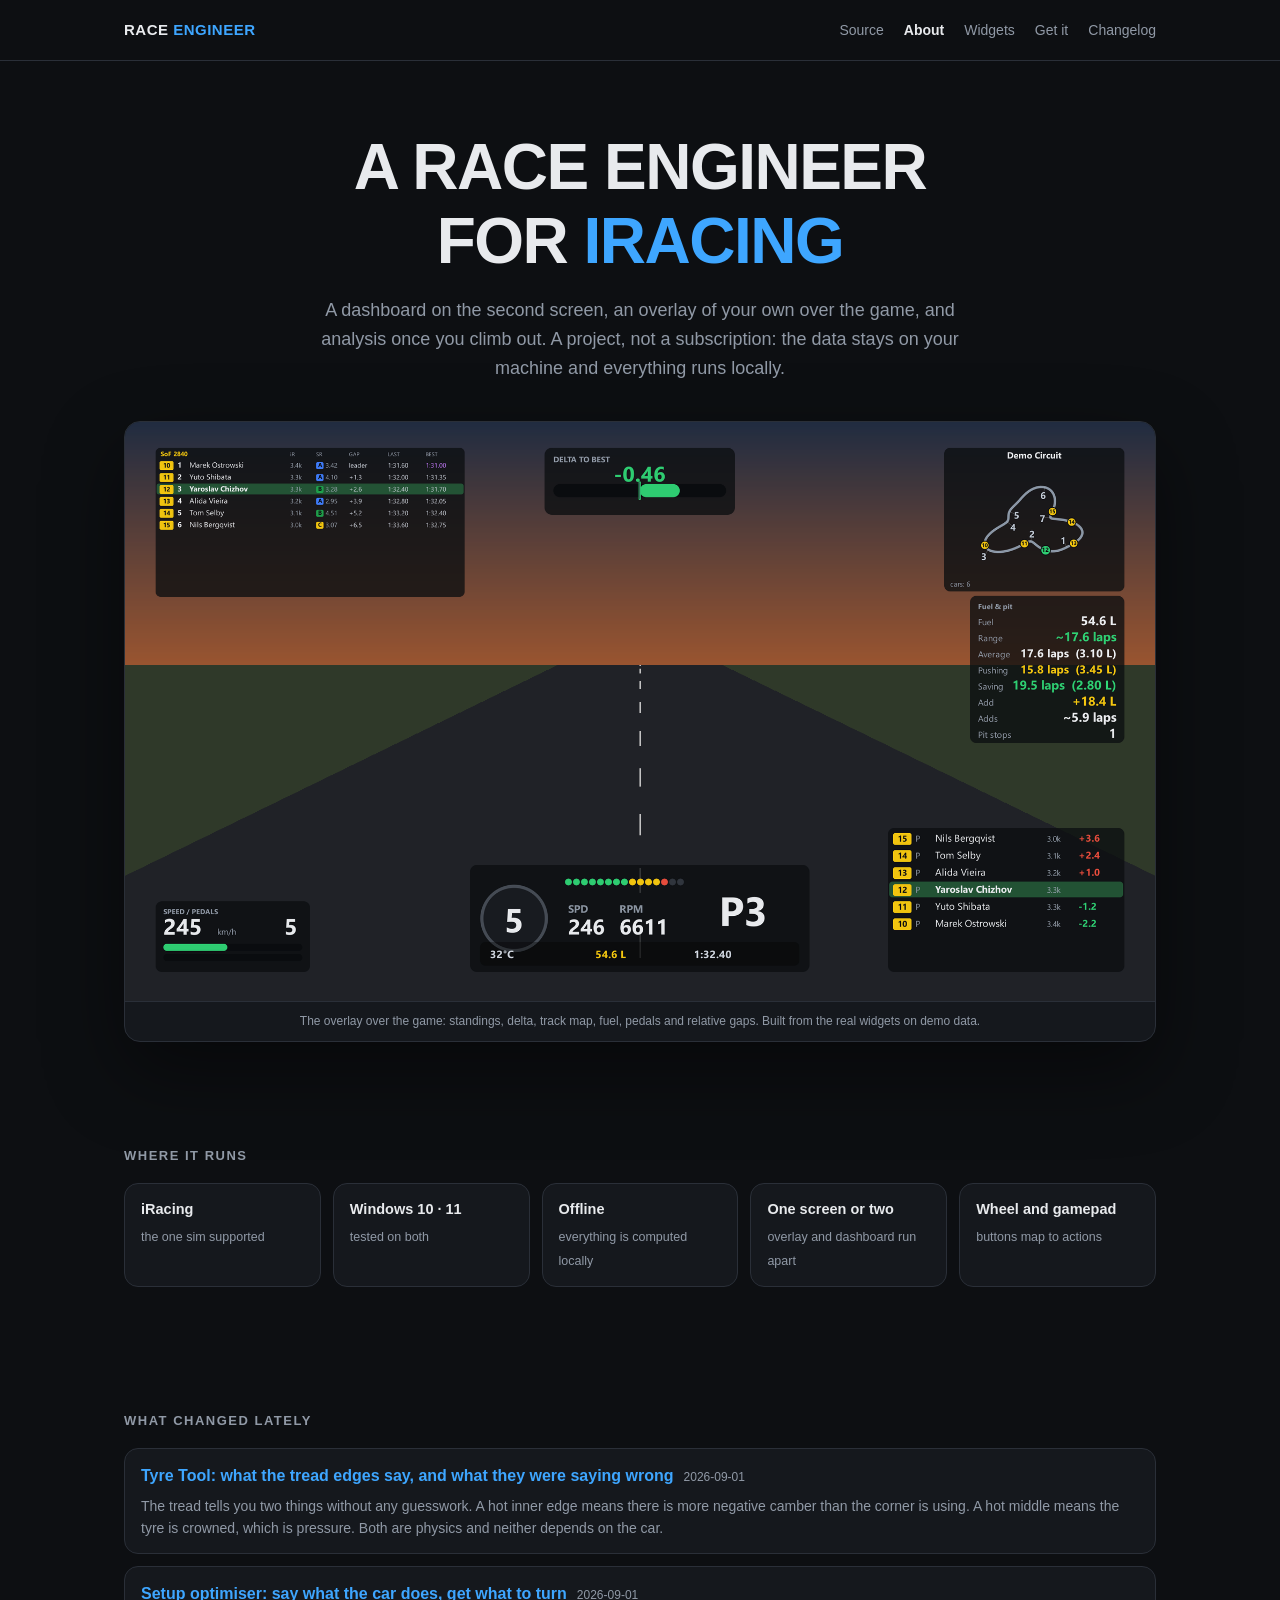
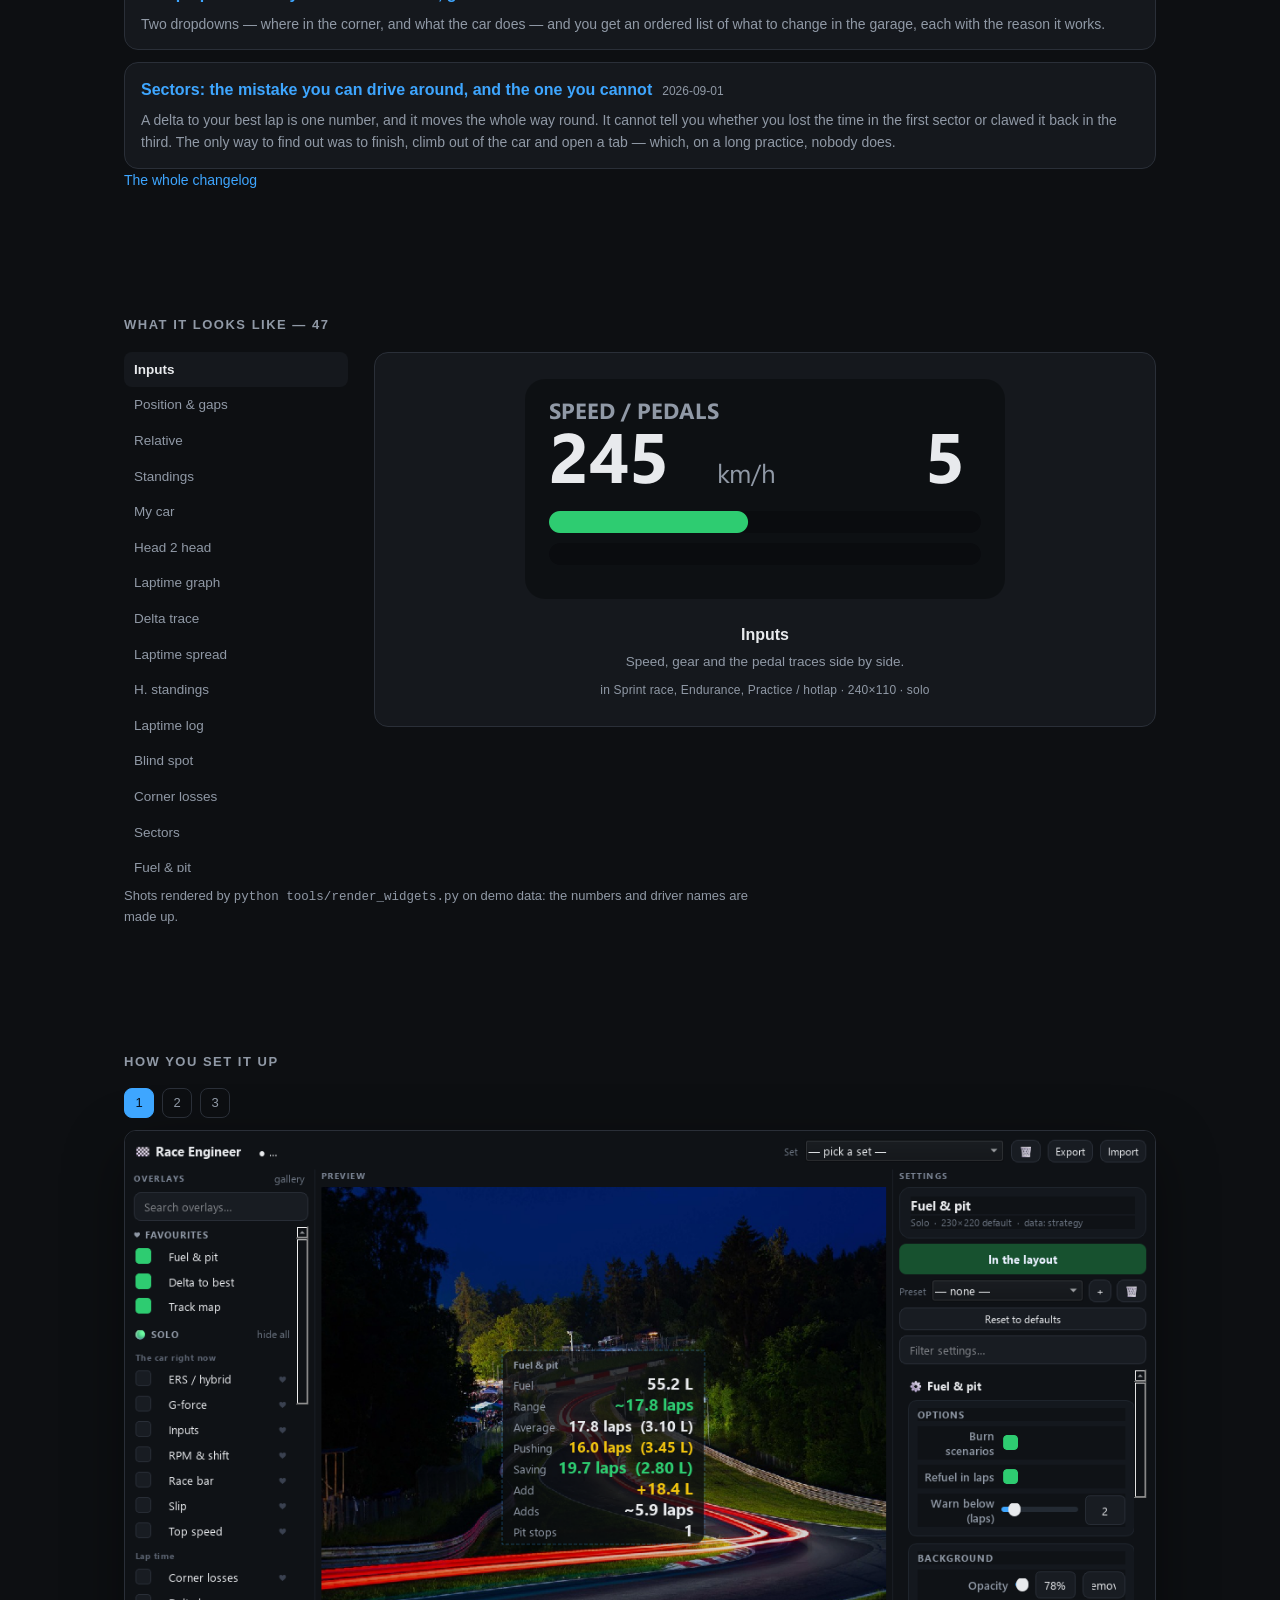
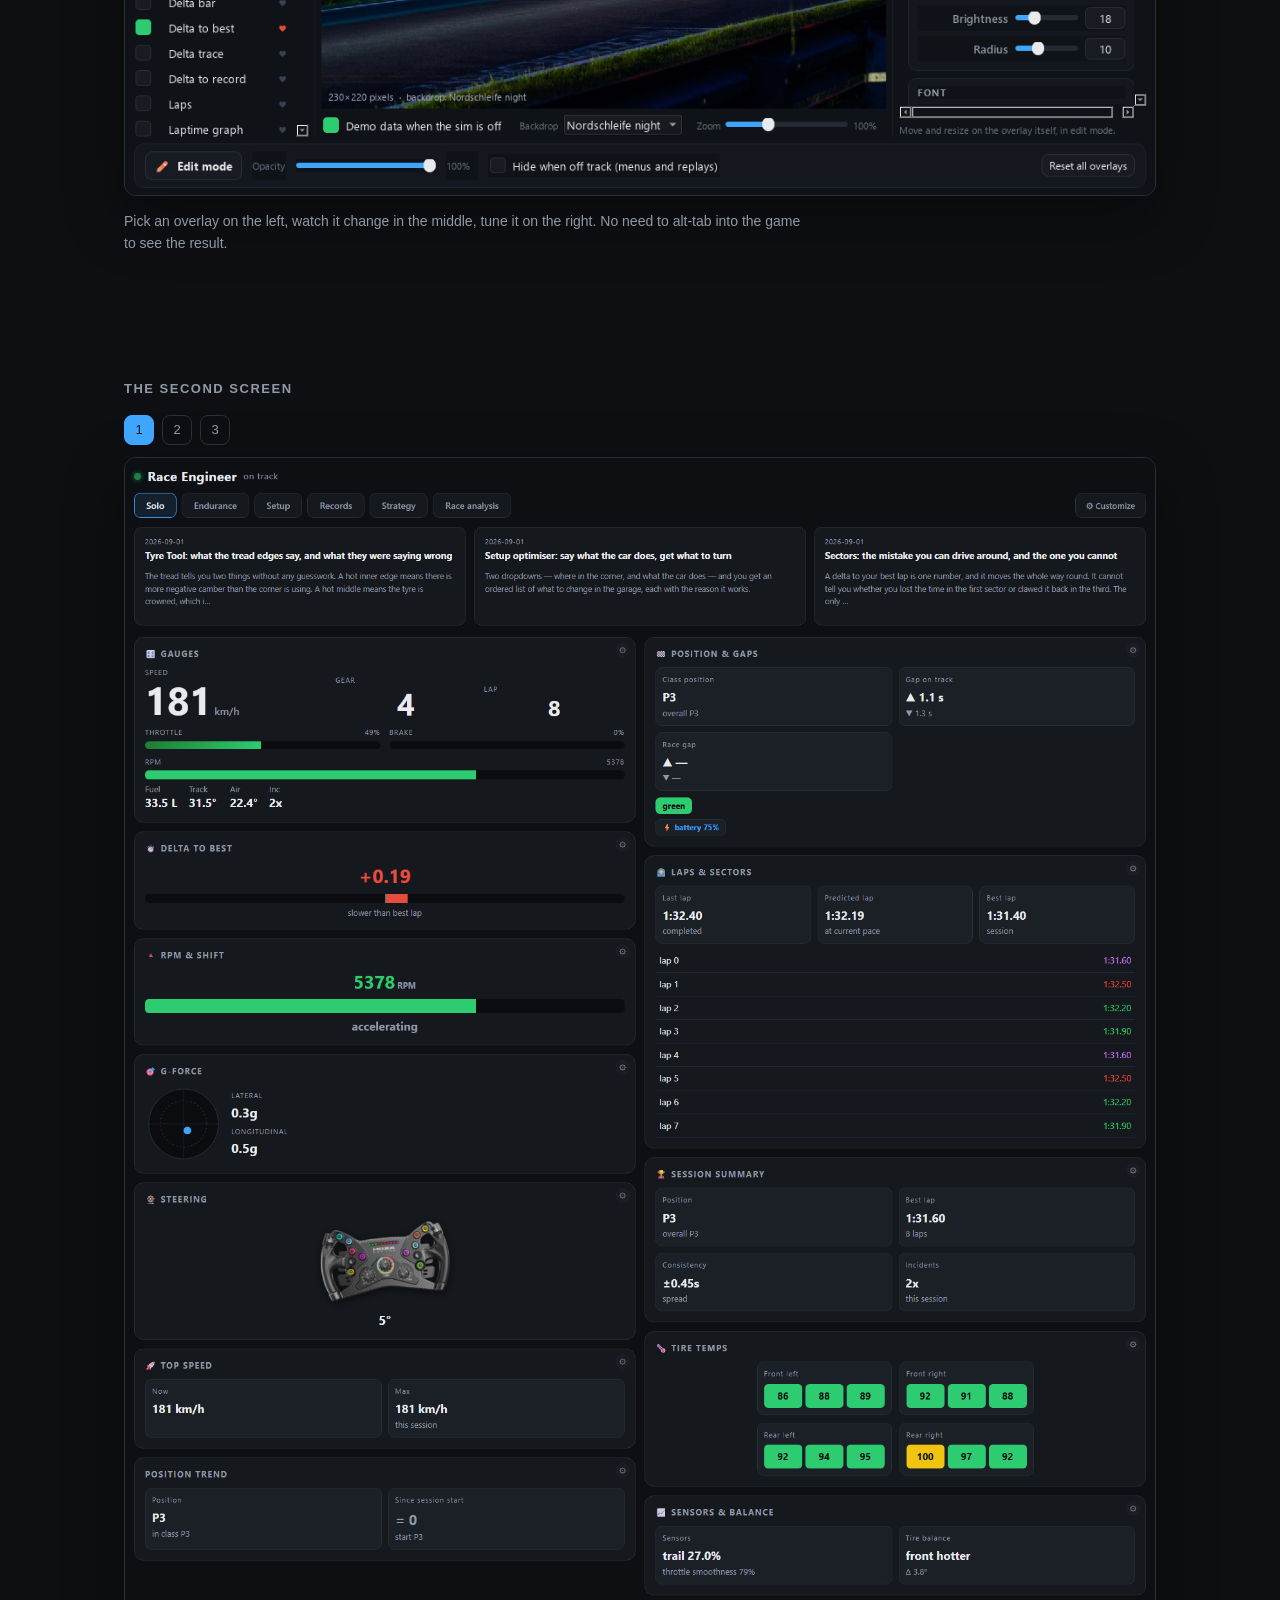
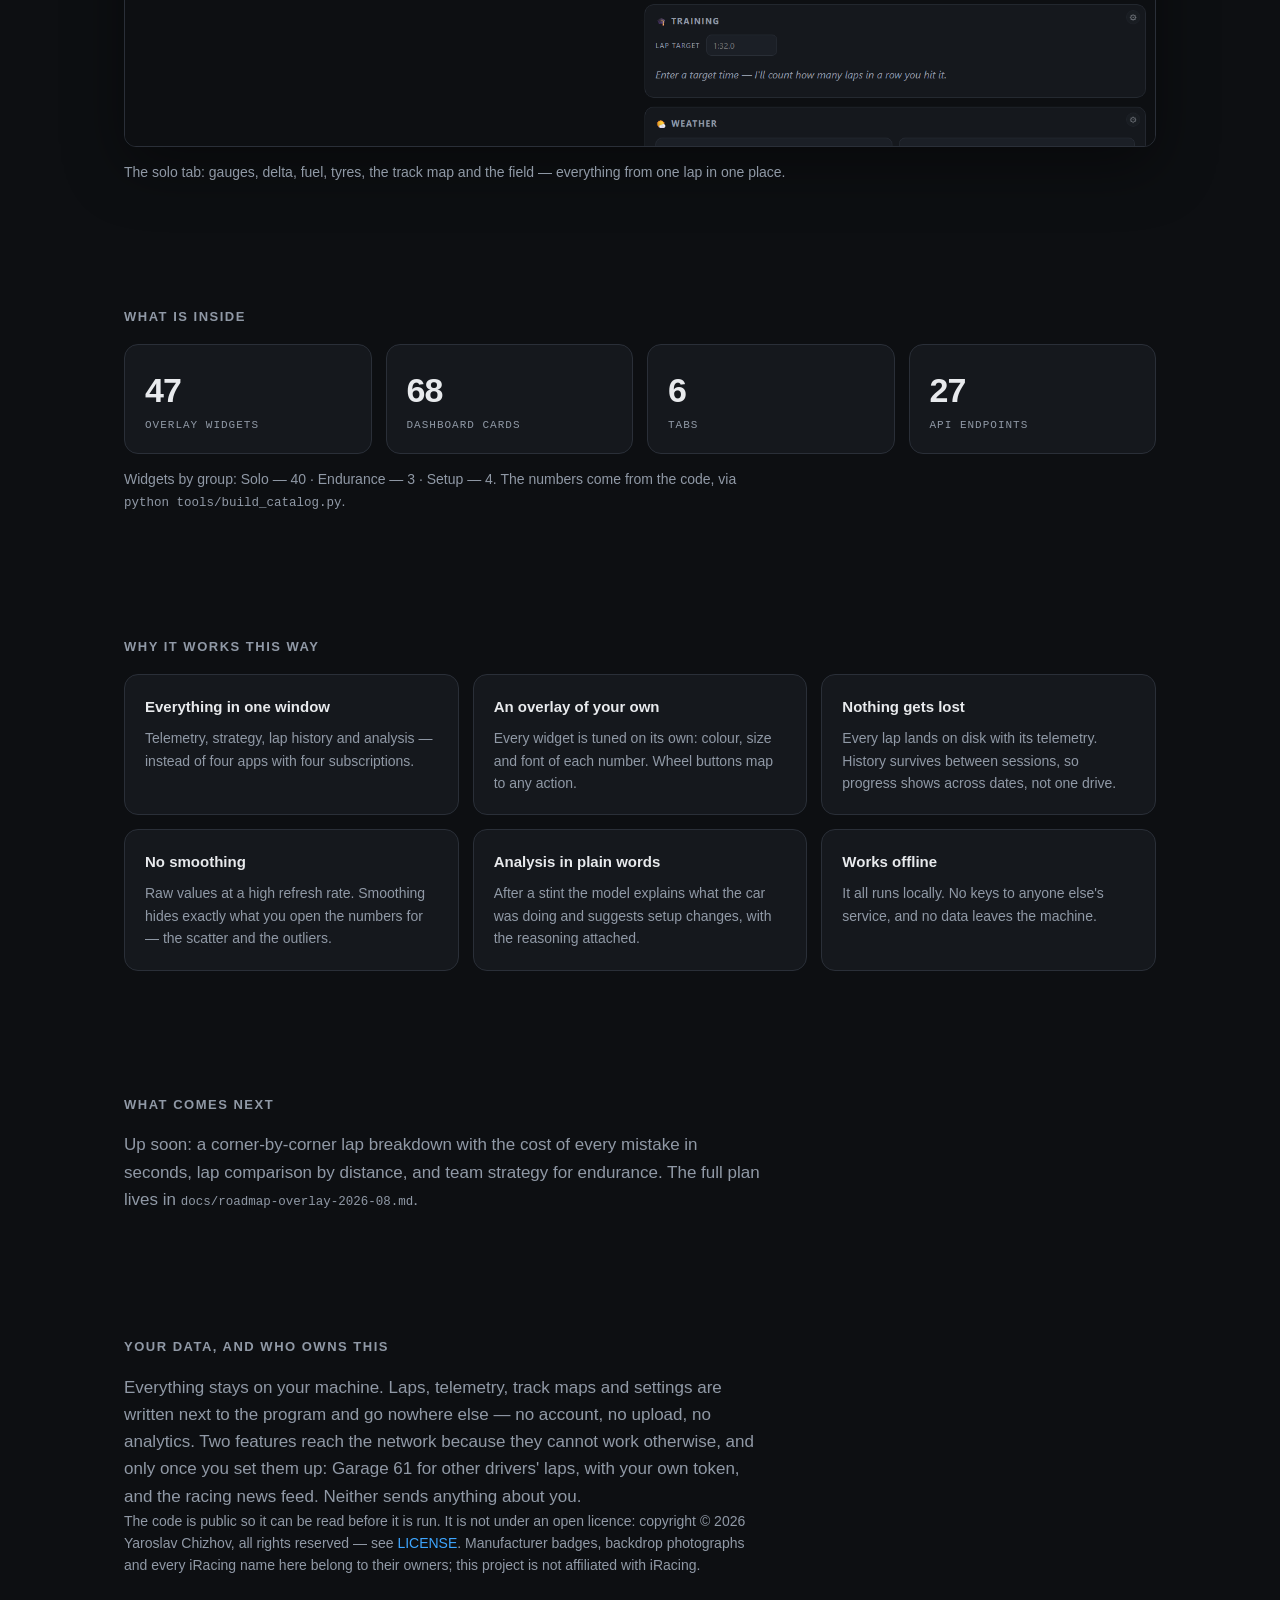
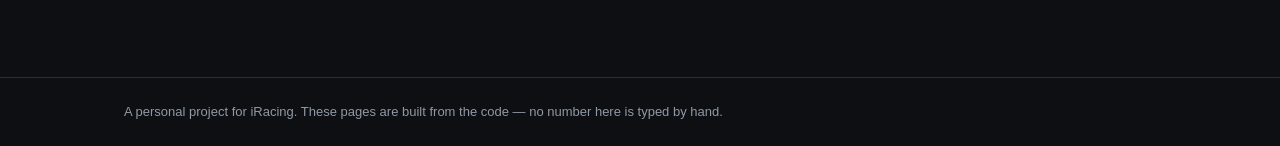
==== commit fec1b687: "fix: пустые карточки молчали, кадр никто не мерил, «радар» обещал прогноз Три оставшихся пункта разб" ====
--- a/docs/index.html
+++ b/docs/index.html
@@ -174,7 +174,7 @@
 cannot tell you whether you lost the time in the first sector or clawed it back
 in the third. The only way to find out was to finish, climb out of the car and
 open a tab — which, on a long practice, nobody does.</p></li></ul><p class="lead" style="font-size:14px"><a href="changelog.html">The whole changelog</a></p></section>
-<section><h2>What it looks like — 47</h2><style>#s0:checked~.show-stage #f0{display:block}#s0:checked~.show-list label[for="s0"]{background:var(--panel);color:var(--txt);font-weight:600}#s1:checked~.show-stage #f1{display:block}#s1:checked~.show-list label[for="s1"]{background:var(--panel);color:var(--txt);font-weight:600}#s2:checked~.show-stage #f2{display:block}#s2:checked~.show-list label[for="s2"]{background:var(--panel);color:var(--txt);font-weight:600}#s3:checked~.show-stage #f3{display:block}#s3:checked~.show-list label[for="s3"]{background:var(--panel);color:var(--txt);font-weight:600}#s4:checked~.show-stage #f4{display:block}#s4:checked~.show-list label[for="s4"]{background:var(--panel);color:var(--txt);font-weight:600}#s5:checked~.show-stage #f5{display:block}#s5:checked~.show-list label[for="s5"]{background:var(--panel);color:var(--txt);font-weight:600}#s6:checked~.show-stage #f6{display:block}#s6:checked~.show-list label[for="s6"]{background:var(--panel);color:var(--txt);font-weight:600}#s7:checked~.show-stage #f7{display:block}#s7:checked~.show-list label[for="s7"]{background:var(--panel);color:var(--txt);font-weight:600}#s8:checked~.show-stage #f8{display:block}#s8:checked~.show-list label[for="s8"]{background:var(--panel);color:var(--txt);font-weight:600}#s9:checked~.show-stage #f9{display:block}#s9:checked~.show-list label[for="s9"]{background:var(--panel);color:var(--txt);font-weight:600}#s10:checked~.show-stage #f10{display:block}#s10:checked~.show-list label[for="s10"]{background:var(--panel);color:var(--txt);font-weight:600}#s11:checked~.show-stage #f11{display:block}#s11:checked~.show-list label[for="s11"]{background:var(--panel);color:var(--txt);font-weight:600}#s12:checked~.show-stage #f12{display:block}#s12:checked~.show-list label[for="s12"]{background:var(--panel);color:var(--txt);font-weight:600}#s13:checked~.show-stage #f13{display:block}#s13:checked~.show-list label[for="s13"]{background:var(--panel);color:var(--txt);font-weight:600}#s14:checked~.show-stage #f14{display:block}#s14:checked~.show-list label[for="s14"]{background:var(--panel);color:var(--txt);font-weight:600}#s15:checked~.show-stage #f15{display:block}#s15:checked~.show-list label[for="s15"]{background:var(--panel);color:var(--txt);font-weight:600}#s16:checked~.show-stage #f16{display:block}#s16:checked~.show-list label[for="s16"]{background:var(--panel);color:var(--txt);font-weight:600}#s17:checked~.show-stage #f17{display:block}#s17:checked~.show-list label[for="s17"]{background:var(--panel);color:var(--txt);font-weight:600}#s18:checked~.show-stage #f18{display:block}#s18:checked~.show-list label[for="s18"]{background:var(--panel);color:var(--txt);font-weight:600}#s19:checked~.show-stage #f19{display:block}#s19:checked~.show-list label[for="s19"]{background:var(--panel);color:var(--txt);font-weight:600}#s20:checked~.show-stage #f20{display:block}#s20:checked~.show-list label[for="s20"]{background:var(--panel);color:var(--txt);font-weight:600}#s21:checked~.show-stage #f21{display:block}#s21:checked~.show-list label[for="s21"]{background:var(--panel);color:var(--txt);font-weight:600}#s22:checked~.show-stage #f22{display:block}#s22:checked~.show-list label[for="s22"]{background:var(--panel);color:var(--txt);font-weight:600}#s23:checked~.show-stage #f23{display:block}#s23:checked~.show-list label[for="s23"]{background:var(--panel);color:var(--txt);font-weight:600}#s24:checked~.show-stage #f24{display:block}#s24:checked~.show-list label[for="s24"]{background:var(--panel);color:var(--txt);font-weight:600}#s25:checked~.show-stage #f25{display:block}#s25:checked~.show-list label[for="s25"]{background:var(--panel);color:var(--txt);font-weight:600}#s26:checked~.show-stage #f26{display:block}#s26:checked~.show-list label[for="s26"]{background:var(--panel);color:var(--txt);font-weight:600}#s27:checked~.show-stage #f27{display:block}#s27:checked~.show-list label[for="s27"]{background:var(--panel);color:var(--txt);font-weight:600}#s28:checked~.show-stage #f28{display:block}#s28:checked~.show-list label[for="s28"]{background:var(--panel);color:var(--txt);font-weight:600}#s29:checked~.show-stage #f29{display:block}#s29:checked~.show-list label[for="s29"]{background:var(--panel);color:var(--txt);font-weight:600}#s30:checked~.show-stage #f30{display:block}#s30:checked~.show-list label[for="s30"]{background:var(--panel);color:var(--txt);font-weight:600}#s31:checked~.show-stage #f31{display:block}#s31:checked~.show-list label[for="s31"]{background:var(--panel);color:var(--txt);font-weight:600}#s32:checked~.show-stage #f32{display:block}#s32:checked~.show-list label[for="s32"]{background:var(--panel);color:var(--txt);font-weight:600}#s33:checked~.show-stage #f33{display:block}#s33:checked~.show-list label[for="s33"]{background:var(--panel);color:var(--txt);font-weight:600}#s34:checked~.show-stage #f34{display:block}#s34:checked~.show-list label[for="s34"]{background:var(--panel);color:var(--txt);font-weight:600}#s35:checked~.show-stage #f35{display:block}#s35:checked~.show-list label[for="s35"]{background:var(--panel);color:var(--txt);font-weight:600}#s36:checked~.show-stage #f36{display:block}#s36:checked~.show-list label[for="s36"]{background:var(--panel);color:var(--txt);font-weight:600}#s37:checked~.show-stage #f37{display:block}#s37:checked~.show-list label[for="s37"]{background:var(--panel);color:var(--txt);font-weight:600}#s38:checked~.show-stage #f38{display:block}#s38:checked~.show-list label[for="s38"]{background:var(--panel);color:var(--txt);font-weight:600}#s39:checked~.show-stage #f39{display:block}#s39:checked~.show-list label[for="s39"]{background:var(--panel);color:var(--txt);font-weight:600}#s40:checked~.show-stage #f40{display:block}#s40:checked~.show-list label[for="s40"]{background:var(--panel);color:var(--txt);font-weight:600}#s41:checked~.show-stage #f41{display:block}#s41:checked~.show-list label[for="s41"]{background:var(--panel);color:var(--txt);font-weight:600}#s42:checked~.show-stage #f42{display:block}#s42:checked~.show-list label[for="s42"]{background:var(--panel);color:var(--txt);font-weight:600}#s43:checked~.show-stage #f43{display:block}#s43:checked~.show-list label[for="s43"]{background:var(--panel);color:var(--txt);font-weight:600}#s44:checked~.show-stage #f44{display:block}#s44:checked~.show-list label[for="s44"]{background:var(--panel);color:var(--txt);font-weight:600}#s45:checked~.show-stage #f45{display:block}#s45:checked~.show-list label[for="s45"]{background:var(--panel);color:var(--txt);font-weight:600}#s46:checked~.show-stage #f46{display:block}#s46:checked~.show-list label[for="s46"]{background:var(--panel);color:var(--txt);font-weight:600}</style><div class="show"><input type="radio" name="shot" id="s0" checked><input type="radio" name="shot" id="s1"><input type="radio" name="shot" id="s2"><input type="radio" name="shot" id="s3"><input type="radio" name="shot" id="s4"><input type="radio" name="shot" id="s5"><input type="radio" name="shot" id="s6"><input type="radio" name="shot" id="s7"><input type="radio" name="shot" id="s8"><input type="radio" name="shot" id="s9"><input type="radio" name="shot" id="s10"><input type="radio" name="shot" id="s11"><input type="radio" name="shot" id="s12"><input type="radio" name="shot" id="s13"><input type="radio" name="shot" id="s14"><input type="radio" name="shot" id="s15"><input type="radio" name="shot" id="s16"><input type="radio" name="shot" id="s17"><input type="radio" name="shot" id="s18"><input type="radio" name="shot" id="s19"><input type="radio" name="shot" id="s20"><input type="radio" name="shot" id="s21"><input type="radio" name="shot" id="s22"><input type="radio" name="shot" id="s23"><input type="radio" name="shot" id="s24"><input type="radio" name="shot" id="s25"><input type="radio" name="shot" id="s26"><input type="radio" name="shot" id="s27"><input type="radio" name="shot" id="s28"><input type="radio" name="shot" id="s29"><input type="radio" name="shot" id="s30"><input type="radio" name="shot" id="s31"><input type="radio" name="shot" id="s32"><input type="radio" name="shot" id="s33"><input type="radio" name="shot" id="s34"><input type="radio" name="shot" id="s35"><input type="radio" name="shot" id="s36"><input type="radio" name="shot" id="s37"><input type="radio" name="shot" id="s38"><input type="radio" name="shot" id="s39"><input type="radio" name="shot" id="s40"><input type="radio" name="shot" id="s41"><input type="radio" name="shot" id="s42"><input type="radio" name="shot" id="s43"><input type="radio" name="shot" id="s44"><input type="radio" name="shot" id="s45"><input type="radio" name="shot" id="s46"><div class="show-list"><label for="s0">Inputs</label><label for="s1">Position &amp; gaps</label><label for="s2">Relative</label><label for="s3">Standings</label><label for="s4">My car</label><label for="s5">Head 2 head</label><label for="s6">Laptime graph</label><label for="s7">Delta trace</label><label for="s8">Laptime spread</label><label for="s9">H. standings</label><label for="s10">Laptime log</label><label for="s11">Blind spot</label><label for="s12">Corner losses</label><label for="s13">Sectors</label><label for="s14">Fuel &amp; pit</label><label for="s15">Laps</label><label for="s16">Race bar</label><label for="s17">Delta to best</label><label for="s18">RPM &amp; shift</label><label for="s19">G-force</label><label for="s20">Top speed</label><label for="s21">Slip</label><label for="s22">Position trend</label><label for="s23">Session summary</label><label for="s24">Tire temps</label><label for="s25">Tire wear</label><label for="s26">Session</label><label for="s27">Delta to record</label><label for="s28">ERS / hybrid</label><label for="s29">Weather</label><label for="s30">Flags</label><label for="s31">Radar</label><label for="s32">Track map</label><label for="s33">Optimal lap</label><label for="s34">Pit helper</label><label for="s35">Sensors &amp; balance</label><label for="s36">Delta bar</label><label for="s37">Wear graph</label><label for="s38">Spotter</label><label for="s39">Weather radar</label><label for="s40">Driver &amp; stint</label><label for="s41">Time left</label><label for="s42">Team incidents</label><label for="s43">Symptoms</label><label for="s44">Front/rear balance</label><label for="s45">Wear trend</label><label for="s46">Tyre tool</label></div><div class="show-stage"><figure id="f0"><img src="widgets/inputs.png" alt="Inputs" loading="lazy"><figcaption><b>Inputs</b>Speed, gear and the pedal traces side by side.<span class="meta">in Sprint race, Endurance, Practice / hotlap · 240×110 · solo</span></figcaption></figure><figure id="f1"><img src="widgets/position.png" alt="Position &amp; gaps" loading="lazy"><figcaption><b>Position &amp; gaps</b>Position in class, gaps to the car ahead and behind.<span class="meta">in Sprint race · 220×170 · solo</span></figcaption></figure><figure id="f2"><img src="widgets/relative.png" alt="Relative" loading="lazy"><figcaption><b>Relative</b>The cars physically nearest you on track, not on the timesheet.<span class="meta">in Sprint race, Endurance · 360×220 · solo</span></figcaption></figure><figure id="f3"><img src="widgets/standings.png" alt="Standings" loading="lazy"><figcaption><b>Standings</b>The full field, sorted the way race control sorts it.<span class="meta">in Endurance · 620×300 · solo</span></figcaption></figure><figure id="f4"><img src="widgets/mycar.png" alt="My car" loading="lazy"><figcaption><b>My car</b>Which car you are in: badge and model name.<span class="meta">not in any starter set · 240×74 · solo</span></figcaption></figure><figure id="f5"><img src="widgets/head2head.png" alt="Head 2 head" loading="lazy"><figcaption><b>Head 2 head</b>You against one rival — the gap and the best-lap difference.<span class="meta">not in any starter set · 390×140 · solo</span></figcaption></figure><figure id="f6"><img src="widgets/laptimegraph.png" alt="Laptime graph" loading="lazy"><figcaption><b>Laptime graph</b>Every lap as a bar, coloured by pace.<span class="meta">not in any starter set · 300×160 · solo</span></figcaption></figure><figure id="f7"><img src="widgets/deltatrace.png" alt="Delta trace" loading="lazy"><figcaption><b>Delta trace</b>A rolling trace of your delta to the best lap.<span class="meta">in Practice / hotlap · 300×120 · solo</span></figcaption></figure><figure id="f8"><img src="widgets/laptimespread.png" alt="Laptime spread" loading="lazy"><figcaption><b>Laptime spread</b>Where your laps cluster, and which ones are outliers.<span class="meta">not in any starter set · 300×132 · solo</span></figcaption></figure><figure id="f9"><img src="widgets/hstandings.png" alt="H. standings" loading="lazy"><figcaption><b>H. standings</b>The field as a horizontal strip of driver cards.<span class="meta">not in any starter set · 640×70 · solo</span></figcaption></figure><figure id="f10"><img src="widgets/laplog.png" alt="Laptime log" loading="lazy"><figcaption><b>Laptime log</b>A table of laps: number, time, delta, track temperature.<span class="meta">not in any starter set · 330×220 · solo</span></figcaption></figure><figure id="f11"><img src="widgets/blindspot.png" alt="Blind spot" loading="lazy"><figcaption><b>Blind spot</b>Two wide bars at the screen edges when a car sits alongside.<span class="meta">not in any starter set · 620×120 · solo</span></figcaption></figure><figure id="f12"><img src="widgets/cornerloss.png" alt="Corner losses" loading="lazy"><figcaption><b>Corner losses</b>The three corners where the last lap lost the most time.<span class="meta">in Practice / hotlap · 300×150 · solo</span></figcaption></figure><figure id="f13"><img src="widgets/sectors.png" alt="Sectors" loading="lazy"><figcaption><b>Sectors</b>Where this lap is up or down, sector by sector.<span class="meta">in Practice / hotlap · 240×132 · solo</span></figcaption></figure><figure id="f14"><img src="widgets/fuel.png" alt="Fuel &amp; pit" loading="lazy"><figcaption><b>Fuel &amp; pit</b>Fuel left, burn rate and what the next stop needs.<span class="meta">in Sprint race, Endurance · 230×220 · solo</span></figcaption></figure><figure id="f15"><img src="widgets/timing.png" alt="Laps" loading="lazy"><figcaption><b>Laps</b>Last, best and predicted lap — and the gaps between them.<span class="meta">in Practice / hotlap · 210×150 · solo</span></figcaption></figure><figure id="f16"><img src="widgets/racebar.png" alt="Race bar" loading="lazy"><figcaption><b>Race bar</b>A one-line HUD: gear, shift lights, delta and fuel.<span class="meta">not in any starter set · 474×150 · solo</span></figcaption></figure><figure id="f17"><img src="widgets/delta.png" alt="Delta to best" loading="lazy"><figcaption><b>Delta to best</b>Delta to your best lap, in one large number.<span class="meta">in Sprint race · 220×120 · solo</span></figcaption></figure><figure id="f18"><img src="widgets/shift.png" alt="RPM &amp; shift" loading="lazy"><figcaption><b>RPM &amp; shift</b>Revs and the moment to pull the next gear.<span class="meta">in Sprint race, Practice / hotlap · 200×130 · solo</span></figcaption></figure><figure id="f19"><img src="widgets/gforce.png" alt="G-force" loading="lazy"><figcaption><b>G-force</b>Lateral and longitudinal load as a moving dot.<span class="meta">not in any starter set · 150×150 · solo</span></figcaption></figure><figure id="f20"><img src="widgets/topspeed.png" alt="Top speed" loading="lazy"><figcaption><b>Top speed</b>Speed now, best this lap and best this session.<span class="meta">in Practice / hotlap · 210×130 · solo</span></figcaption></figure><figure id="f21"><img src="widgets/slip.png" alt="Slip" loading="lazy"><figcaption><b>Slip</b>Not just that the car is sliding — which end is sliding.<span class="meta">not in any starter set · 210×130 · solo</span></figcaption></figure><figure id="f22"><img src="widgets/postrend.png" alt="Position trend" loading="lazy"><figcaption><b>Position trend</b>How your position moved across the race.<span class="meta">not in any starter set · 210×150 · solo</span></figcaption></figure><figure id="f23"><img src="widgets/summary.png" alt="Session summary" loading="lazy"><figcaption><b>Session summary</b>The session in one card: position, pace, consistency, incidents.<span class="meta">not in any starter set · 220×190 · solo</span></figcaption></figure><figure id="f24"><img src="widgets/tiretemps.png" alt="Tire temps" loading="lazy"><figcaption><b>Tire temps</b>Tyre temperature across three zones of every wheel.<span class="meta">not in any starter set · 260×200 · solo</span></figcaption></figure><figure id="f25"><img src="widgets/wear.png" alt="Tire wear" loading="lazy"><figcaption><b>Tire wear</b>Remaining tread, per wheel and per zone.<span class="meta">in Endurance · 220×150 · solo</span></figcaption></figure><figure id="f26"><img src="widgets/session.png" alt="Session" loading="lazy"><figcaption><b>Session</b>What session this is and how much of it is left.<span class="meta">not in any starter set · 220×150 · solo</span></figcaption></figure><figure id="f27"><img src="widgets/recorddelta.png" alt="Delta to record" loading="lazy"><figcaption><b>Delta to record</b>Your track record and how far off it you are today.<span class="meta">not in any starter set · 220×150 · solo</span></figcaption></figure><figure id="f28"><img src="widgets/ers.png" alt="ERS / hybrid" loading="lazy"><figcaption><b>ERS / hybrid</b>Hybrid charge and how fast you are spending it.<span class="meta">not in any starter set · 210×150 · solo</span></figcaption></figure><figure id="f29"><img src="widgets/weather.png" alt="Weather" loading="lazy"><figcaption><b>Weather</b>Air and track temperature, wind, humidity, time of day.<span class="meta">in Endurance · 220×170 · solo</span></figcaption></figure><figure id="f30"><img src="widgets/flags.png" alt="Flags" loading="lazy"><figcaption><b>Flags</b>Flags as they are shown, plus the ones already waved.<span class="meta">in Sprint race · 240×70 · solo</span></figcaption></figure><figure id="f31"><img src="widgets/radar.png" alt="Radar" loading="lazy"><figcaption><b>Radar</b>Cars around you drawn from above, at close range.<span class="meta">in Sprint race · 150×150 · solo</span></figcaption></figure><figure id="f32"><img src="widgets/trackmap.png" alt="Track map" loading="lazy"><figcaption><b>Track map</b>The circuit with the field on it: turn numbers, names, flags and the safety car.<span class="meta">in Endurance, Practice / hotlap · 300×240 · solo</span></figcaption></figure><figure id="f33"><img src="widgets/optimal.png" alt="Optimal lap" loading="lazy"><figcaption><b>Optimal lap</b>The lap you could have driven from your best sectors.<span class="meta">not in any starter set · 210×90 · solo</span></figcaption></figure><figure id="f34"><img src="widgets/pithelper.png" alt="Pit helper" loading="lazy"><figcaption><b>Pit helper</b>Pit lane: limiter, speed and where the box is.<span class="meta">not in any starter set · 210×110 · solo</span></figcaption></figure><figure id="f35"><img src="widgets/metrics.png" alt="Sensors &amp; balance" loading="lazy"><figcaption><b>Sensors &amp; balance</b>How you work the pedals, measured over the stint.<span class="meta">not in any starter set · 250×160 · solo</span></figcaption></figure><figure id="f36"><img src="widgets/deltabar.png" alt="Delta bar" loading="lazy"><figcaption><b>Delta bar</b>Delta to best as a bar you can read without focusing.<span class="meta">not in any starter set · 260×92 · solo</span></figcaption></figure><figure id="f37"><img src="widgets/weargraph.png" alt="Wear graph" loading="lazy"><figcaption><b>Wear graph</b>Tyre wear over the stint, as a line per wheel.<span class="meta">not in any starter set · 240×160 · solo</span></figcaption></figure><figure id="f38"><img src="widgets/spotter.png" alt="Spotter" loading="lazy"><figcaption><b>Spotter</b>Spotter calls in text: car left, car right, three wide.<span class="meta">not in any starter set · 210×110 · solo</span></figcaption></figure><figure id="f39"><img src="widgets/weatherradar.png" alt="Weather radar" loading="lazy"><figcaption><b>Weather radar</b>Rain approaching the circuit, and how soon.<span class="meta">not in any starter set · 250×130 · solo</span></figcaption></figure><figure id="f40"><img src="widgets/e_driver.png" alt="Driver &amp; stint" loading="lazy"><figcaption><b>Driver &amp; stint</b>Who is in the car and how long this stint has run.<span class="meta">in Endurance · 240×138 · endur</span></figcaption></figure><figure id="f41"><img src="widgets/e_time.png" alt="Time left" loading="lazy"><figcaption><b>Time left</b>Time left in the race, big, with a progress bar.<span class="meta">in Endurance · 240×130 · endur</span></figcaption></figure><figure id="f42"><img src="widgets/e_incidents.png" alt="Team incidents" loading="lazy"><figcaption><b>Team incidents</b>Incident count for the whole team, not just you.<span class="meta">in Endurance · 220×150 · endur</span></figcaption></figure><figure id="f43"><img src="widgets/s_symptoms.png" alt="Symptoms" loading="lazy"><figcaption><b>Symptoms</b>What the car does on entry, mid-corner and exit.<span class="meta">not in any starter set · 250×180 · setup</span></figcaption></figure><figure id="f44"><img src="widgets/s_balance.png" alt="Front/rear balance" loading="lazy"><figcaption><b>Front/rear balance</b>Heat balance front to rear — and the setup change it asks for.<span class="meta">not in any starter set · 240×150 · setup</span></figcaption></figure><figure id="f45"><img src="widgets/s_weartrend.png" alt="Wear trend" loading="lazy"><figcaption><b>Wear trend</b>How fast the tyres are going away, and how much is left.<span class="meta">not in any starter set · 220×150 · setup</span></figcaption></figure><figure id="f46"><img src="widgets/s_tyres.png" alt="Tyre tool" loading="lazy"><figcaption><b>Tyre tool</b>What the tread edges say about camber and pressure.<span class="meta">not in any starter set · 250×148 · setup</span></figcaption></figure></div></div><p class="lead" style="margin-top:14px;font-size:13px">Shots rendered by <span class="k">python tools/render_widgets.py</span> on demo data: the numbers and driver names are made up.</p></section>
+<section><h2>What it looks like — 47</h2><style>#s0:checked~.show-stage #f0{display:block}#s0:checked~.show-list label[for="s0"]{background:var(--panel);color:var(--txt);font-weight:600}#s1:checked~.show-stage #f1{display:block}#s1:checked~.show-list label[for="s1"]{background:var(--panel);color:var(--txt);font-weight:600}#s2:checked~.show-stage #f2{display:block}#s2:checked~.show-list label[for="s2"]{background:var(--panel);color:var(--txt);font-weight:600}#s3:checked~.show-stage #f3{display:block}#s3:checked~.show-list label[for="s3"]{background:var(--panel);color:var(--txt);font-weight:600}#s4:checked~.show-stage #f4{display:block}#s4:checked~.show-list label[for="s4"]{background:var(--panel);color:var(--txt);font-weight:600}#s5:checked~.show-stage #f5{display:block}#s5:checked~.show-list label[for="s5"]{background:var(--panel);color:var(--txt);font-weight:600}#s6:checked~.show-stage #f6{display:block}#s6:checked~.show-list label[for="s6"]{background:var(--panel);color:var(--txt);font-weight:600}#s7:checked~.show-stage #f7{display:block}#s7:checked~.show-list label[for="s7"]{background:var(--panel);color:var(--txt);font-weight:600}#s8:checked~.show-stage #f8{display:block}#s8:checked~.show-list label[for="s8"]{background:var(--panel);color:var(--txt);font-weight:600}#s9:checked~.show-stage #f9{display:block}#s9:checked~.show-list label[for="s9"]{background:var(--panel);color:var(--txt);font-weight:600}#s10:checked~.show-stage #f10{display:block}#s10:checked~.show-list label[for="s10"]{background:var(--panel);color:var(--txt);font-weight:600}#s11:checked~.show-stage #f11{display:block}#s11:checked~.show-list label[for="s11"]{background:var(--panel);color:var(--txt);font-weight:600}#s12:checked~.show-stage #f12{display:block}#s12:checked~.show-list label[for="s12"]{background:var(--panel);color:var(--txt);font-weight:600}#s13:checked~.show-stage #f13{display:block}#s13:checked~.show-list label[for="s13"]{background:var(--panel);color:var(--txt);font-weight:600}#s14:checked~.show-stage #f14{display:block}#s14:checked~.show-list label[for="s14"]{background:var(--panel);color:var(--txt);font-weight:600}#s15:checked~.show-stage #f15{display:block}#s15:checked~.show-list label[for="s15"]{background:var(--panel);color:var(--txt);font-weight:600}#s16:checked~.show-stage #f16{display:block}#s16:checked~.show-list label[for="s16"]{background:var(--panel);color:var(--txt);font-weight:600}#s17:checked~.show-stage #f17{display:block}#s17:checked~.show-list label[for="s17"]{background:var(--panel);color:var(--txt);font-weight:600}#s18:checked~.show-stage #f18{display:block}#s18:checked~.show-list label[for="s18"]{background:var(--panel);color:var(--txt);font-weight:600}#s19:checked~.show-stage #f19{display:block}#s19:checked~.show-list label[for="s19"]{background:var(--panel);color:var(--txt);font-weight:600}#s20:checked~.show-stage #f20{display:block}#s20:checked~.show-list label[for="s20"]{background:var(--panel);color:var(--txt);font-weight:600}#s21:checked~.show-stage #f21{display:block}#s21:checked~.show-list label[for="s21"]{background:var(--panel);color:var(--txt);font-weight:600}#s22:checked~.show-stage #f22{display:block}#s22:checked~.show-list label[for="s22"]{background:var(--panel);color:var(--txt);font-weight:600}#s23:checked~.show-stage #f23{display:block}#s23:checked~.show-list label[for="s23"]{background:var(--panel);color:var(--txt);font-weight:600}#s24:checked~.show-stage #f24{display:block}#s24:checked~.show-list label[for="s24"]{background:var(--panel);color:var(--txt);font-weight:600}#s25:checked~.show-stage #f25{display:block}#s25:checked~.show-list label[for="s25"]{background:var(--panel);color:var(--txt);font-weight:600}#s26:checked~.show-stage #f26{display:block}#s26:checked~.show-list label[for="s26"]{background:var(--panel);color:var(--txt);font-weight:600}#s27:checked~.show-stage #f27{display:block}#s27:checked~.show-list label[for="s27"]{background:var(--panel);color:var(--txt);font-weight:600}#s28:checked~.show-stage #f28{display:block}#s28:checked~.show-list label[for="s28"]{background:var(--panel);color:var(--txt);font-weight:600}#s29:checked~.show-stage #f29{display:block}#s29:checked~.show-list label[for="s29"]{background:var(--panel);color:var(--txt);font-weight:600}#s30:checked~.show-stage #f30{display:block}#s30:checked~.show-list label[for="s30"]{background:var(--panel);color:var(--txt);font-weight:600}#s31:checked~.show-stage #f31{display:block}#s31:checked~.show-list label[for="s31"]{background:var(--panel);color:var(--txt);font-weight:600}#s32:checked~.show-stage #f32{display:block}#s32:checked~.show-list label[for="s32"]{background:var(--panel);color:var(--txt);font-weight:600}#s33:checked~.show-stage #f33{display:block}#s33:checked~.show-list label[for="s33"]{background:var(--panel);color:var(--txt);font-weight:600}#s34:checked~.show-stage #f34{display:block}#s34:checked~.show-list label[for="s34"]{background:var(--panel);color:var(--txt);font-weight:600}#s35:checked~.show-stage #f35{display:block}#s35:checked~.show-list label[for="s35"]{background:var(--panel);color:var(--txt);font-weight:600}#s36:checked~.show-stage #f36{display:block}#s36:checked~.show-list label[for="s36"]{background:var(--panel);color:var(--txt);font-weight:600}#s37:checked~.show-stage #f37{display:block}#s37:checked~.show-list label[for="s37"]{background:var(--panel);color:var(--txt);font-weight:600}#s38:checked~.show-stage #f38{display:block}#s38:checked~.show-list label[for="s38"]{background:var(--panel);color:var(--txt);font-weight:600}#s39:checked~.show-stage #f39{display:block}#s39:checked~.show-list label[for="s39"]{background:var(--panel);color:var(--txt);font-weight:600}#s40:checked~.show-stage #f40{display:block}#s40:checked~.show-list label[for="s40"]{background:var(--panel);color:var(--txt);font-weight:600}#s41:checked~.show-stage #f41{display:block}#s41:checked~.show-list label[for="s41"]{background:var(--panel);color:var(--txt);font-weight:600}#s42:checked~.show-stage #f42{display:block}#s42:checked~.show-list label[for="s42"]{background:var(--panel);color:var(--txt);font-weight:600}#s43:checked~.show-stage #f43{display:block}#s43:checked~.show-list label[for="s43"]{background:var(--panel);color:var(--txt);font-weight:600}#s44:checked~.show-stage #f44{display:block}#s44:checked~.show-list label[for="s44"]{background:var(--panel);color:var(--txt);font-weight:600}#s45:checked~.show-stage #f45{display:block}#s45:checked~.show-list label[for="s45"]{background:var(--panel);color:var(--txt);font-weight:600}#s46:checked~.show-stage #f46{display:block}#s46:checked~.show-list label[for="s46"]{background:var(--panel);color:var(--txt);font-weight:600}</style><div class="show"><input type="radio" name="shot" id="s0" checked><input type="radio" name="shot" id="s1"><input type="radio" name="shot" id="s2"><input type="radio" name="shot" id="s3"><input type="radio" name="shot" id="s4"><input type="radio" name="shot" id="s5"><input type="radio" name="shot" id="s6"><input type="radio" name="shot" id="s7"><input type="radio" name="shot" id="s8"><input type="radio" name="shot" id="s9"><input type="radio" name="shot" id="s10"><input type="radio" name="shot" id="s11"><input type="radio" name="shot" id="s12"><input type="radio" name="shot" id="s13"><input type="radio" name="shot" id="s14"><input type="radio" name="shot" id="s15"><input type="radio" name="shot" id="s16"><input type="radio" name="shot" id="s17"><input type="radio" name="shot" id="s18"><input type="radio" name="shot" id="s19"><input type="radio" name="shot" id="s20"><input type="radio" name="shot" id="s21"><input type="radio" name="shot" id="s22"><input type="radio" name="shot" id="s23"><input type="radio" name="shot" id="s24"><input type="radio" name="shot" id="s25"><input type="radio" name="shot" id="s26"><input type="radio" name="shot" id="s27"><input type="radio" name="shot" id="s28"><input type="radio" name="shot" id="s29"><input type="radio" name="shot" id="s30"><input type="radio" name="shot" id="s31"><input type="radio" name="shot" id="s32"><input type="radio" name="shot" id="s33"><input type="radio" name="shot" id="s34"><input type="radio" name="shot" id="s35"><input type="radio" name="shot" id="s36"><input type="radio" name="shot" id="s37"><input type="radio" name="shot" id="s38"><input type="radio" name="shot" id="s39"><input type="radio" name="shot" id="s40"><input type="radio" name="shot" id="s41"><input type="radio" name="shot" id="s42"><input type="radio" name="shot" id="s43"><input type="radio" name="shot" id="s44"><input type="radio" name="shot" id="s45"><input type="radio" name="shot" id="s46"><div class="show-list"><label for="s0">Inputs</label><label for="s1">Position &amp; gaps</label><label for="s2">Relative</label><label for="s3">Standings</label><label for="s4">My car</label><label for="s5">Head 2 head</label><label for="s6">Laptime graph</label><label for="s7">Delta trace</label><label for="s8">Laptime spread</label><label for="s9">H. standings</label><label for="s10">Laptime log</label><label for="s11">Blind spot</label><label for="s12">Corner losses</label><label for="s13">Sectors</label><label for="s14">Fuel &amp; pit</label><label for="s15">Laps</label><label for="s16">Race bar</label><label for="s17">Delta to best</label><label for="s18">RPM &amp; shift</label><label for="s19">G-force</label><label for="s20">Top speed</label><label for="s21">Slip</label><label for="s22">Position trend</label><label for="s23">Session summary</label><label for="s24">Tire temps</label><label for="s25">Tire wear</label><label for="s26">Session</label><label for="s27">Delta to record</label><label for="s28">ERS / hybrid</label><label for="s29">Weather</label><label for="s30">Flags</label><label for="s31">Radar</label><label for="s32">Track map</label><label for="s33">Optimal lap</label><label for="s34">Pit helper</label><label for="s35">Sensors &amp; balance</label><label for="s36">Delta bar</label><label for="s37">Wear graph</label><label for="s38">Spotter</label><label for="s39">Rain &amp; wind</label><label for="s40">Driver &amp; stint</label><label for="s41">Time left</label><label for="s42">Team incidents</label><label for="s43">Symptoms</label><label for="s44">Front/rear balance</label><label for="s45">Wear trend</label><label for="s46">Tyre tool</label></div><div class="show-stage"><figure id="f0"><img src="widgets/inputs.png" alt="Inputs" loading="lazy"><figcaption><b>Inputs</b>Speed, gear and the pedal traces side by side.<span class="meta">in Sprint race, Endurance, Practice / hotlap · 240×110 · solo</span></figcaption></figure><figure id="f1"><img src="widgets/position.png" alt="Position &amp; gaps" loading="lazy"><figcaption><b>Position &amp; gaps</b>Position in class, gaps to the car ahead and behind.<span class="meta">in Sprint race · 220×170 · solo</span></figcaption></figure><figure id="f2"><img src="widgets/relative.png" alt="Relative" loading="lazy"><figcaption><b>Relative</b>The cars physically nearest you on track, not on the timesheet.<span class="meta">in Sprint race, Endurance · 360×220 · solo</span></figcaption></figure><figure id="f3"><img src="widgets/standings.png" alt="Standings" loading="lazy"><figcaption><b>Standings</b>The full field, sorted the way race control sorts it.<span class="meta">in Endurance · 620×300 · solo</span></figcaption></figure><figure id="f4"><img src="widgets/mycar.png" alt="My car" loading="lazy"><figcaption><b>My car</b>Which car you are in: badge and model name.<span class="meta">not in any starter set · 240×74 · solo</span></figcaption></figure><figure id="f5"><img src="widgets/head2head.png" alt="Head 2 head" loading="lazy"><figcaption><b>Head 2 head</b>You against one rival — the gap and the best-lap difference.<span class="meta">not in any starter set · 390×140 · solo</span></figcaption></figure><figure id="f6"><img src="widgets/laptimegraph.png" alt="Laptime graph" loading="lazy"><figcaption><b>Laptime graph</b>Every lap as a bar, coloured by pace.<span class="meta">not in any starter set · 300×160 · solo</span></figcaption></figure><figure id="f7"><img src="widgets/deltatrace.png" alt="Delta trace" loading="lazy"><figcaption><b>Delta trace</b>A rolling trace of your delta to the best lap.<span class="meta">in Practice / hotlap · 300×120 · solo</span></figcaption></figure><figure id="f8"><img src="widgets/laptimespread.png" alt="Laptime spread" loading="lazy"><figcaption><b>Laptime spread</b>Where your laps cluster, and which ones are outliers.<span class="meta">not in any starter set · 300×132 · solo</span></figcaption></figure><figure id="f9"><img src="widgets/hstandings.png" alt="H. standings" loading="lazy"><figcaption><b>H. standings</b>The field as a horizontal strip of driver cards.<span class="meta">not in any starter set · 640×70 · solo</span></figcaption></figure><figure id="f10"><img src="widgets/laplog.png" alt="Laptime log" loading="lazy"><figcaption><b>Laptime log</b>A table of laps: number, time, delta, track temperature.<span class="meta">not in any starter set · 330×220 · solo</span></figcaption></figure><figure id="f11"><img src="widgets/blindspot.png" alt="Blind spot" loading="lazy"><figcaption><b>Blind spot</b>Two wide bars at the screen edges when a car sits alongside.<span class="meta">not in any starter set · 620×120 · solo</span></figcaption></figure><figure id="f12"><img src="widgets/cornerloss.png" alt="Corner losses" loading="lazy"><figcaption><b>Corner losses</b>The three corners where the last lap lost the most time.<span class="meta">in Practice / hotlap · 300×150 · solo</span></figcaption></figure><figure id="f13"><img src="widgets/sectors.png" alt="Sectors" loading="lazy"><figcaption><b>Sectors</b>Where this lap is up or down, sector by sector.<span class="meta">in Practice / hotlap · 240×132 · solo</span></figcaption></figure><figure id="f14"><img src="widgets/fuel.png" alt="Fuel &amp; pit" loading="lazy"><figcaption><b>Fuel &amp; pit</b>Fuel left, burn rate and what the next stop needs.<span class="meta">in Sprint race, Endurance · 230×220 · solo</span></figcaption></figure><figure id="f15"><img src="widgets/timing.png" alt="Laps" loading="lazy"><figcaption><b>Laps</b>Last, best and predicted lap — and the gaps between them.<span class="meta">in Practice / hotlap · 210×150 · solo</span></figcaption></figure><figure id="f16"><img src="widgets/racebar.png" alt="Race bar" loading="lazy"><figcaption><b>Race bar</b>A one-line HUD: gear, shift lights, delta and fuel.<span class="meta">not in any starter set · 474×150 · solo</span></figcaption></figure><figure id="f17"><img src="widgets/delta.png" alt="Delta to best" loading="lazy"><figcaption><b>Delta to best</b>Delta to your best lap, in one large number.<span class="meta">in Sprint race · 220×120 · solo</span></figcaption></figure><figure id="f18"><img src="widgets/shift.png" alt="RPM &amp; shift" loading="lazy"><figcaption><b>RPM &amp; shift</b>Revs and the moment to pull the next gear.<span class="meta">in Sprint race, Practice / hotlap · 200×130 · solo</span></figcaption></figure><figure id="f19"><img src="widgets/gforce.png" alt="G-force" loading="lazy"><figcaption><b>G-force</b>Lateral and longitudinal load as a moving dot.<span class="meta">not in any starter set · 150×150 · solo</span></figcaption></figure><figure id="f20"><img src="widgets/topspeed.png" alt="Top speed" loading="lazy"><figcaption><b>Top speed</b>Speed now, best this lap and best this session.<span class="meta">in Practice / hotlap · 210×130 · solo</span></figcaption></figure><figure id="f21"><img src="widgets/slip.png" alt="Slip" loading="lazy"><figcaption><b>Slip</b>Not just that the car is sliding — which end is sliding.<span class="meta">not in any starter set · 210×130 · solo</span></figcaption></figure><figure id="f22"><img src="widgets/postrend.png" alt="Position trend" loading="lazy"><figcaption><b>Position trend</b>How your position moved across the race.<span class="meta">not in any starter set · 210×150 · solo</span></figcaption></figure><figure id="f23"><img src="widgets/summary.png" alt="Session summary" loading="lazy"><figcaption><b>Session summary</b>The session in one card: position, pace, consistency, incidents.<span class="meta">not in any starter set · 220×190 · solo</span></figcaption></figure><figure id="f24"><img src="widgets/tiretemps.png" alt="Tire temps" loading="lazy"><figcaption><b>Tire temps</b>Tyre temperature across three zones of every wheel.<span class="meta">not in any starter set · 260×200 · solo</span></figcaption></figure><figure id="f25"><img src="widgets/wear.png" alt="Tire wear" loading="lazy"><figcaption><b>Tire wear</b>Remaining tread, per wheel and per zone.<span class="meta">in Endurance · 220×150 · solo</span></figcaption></figure><figure id="f26"><img src="widgets/session.png" alt="Session" loading="lazy"><figcaption><b>Session</b>What session this is and how much of it is left.<span class="meta">not in any starter set · 220×150 · solo</span></figcaption></figure><figure id="f27"><img src="widgets/recorddelta.png" alt="Delta to record" loading="lazy"><figcaption><b>Delta to record</b>Your track record and how far off it you are today.<span class="meta">not in any starter set · 220×150 · solo</span></figcaption></figure><figure id="f28"><img src="widgets/ers.png" alt="ERS / hybrid" loading="lazy"><figcaption><b>ERS / hybrid</b>Hybrid charge and how fast you are spending it.<span class="meta">not in any starter set · 210×150 · solo</span></figcaption></figure><figure id="f29"><img src="widgets/weather.png" alt="Weather" loading="lazy"><figcaption><b>Weather</b>Air and track temperature, wind, humidity, time of day.<span class="meta">in Endurance · 220×170 · solo</span></figcaption></figure><figure id="f30"><img src="widgets/flags.png" alt="Flags" loading="lazy"><figcaption><b>Flags</b>Flags as they are shown, plus the ones already waved.<span class="meta">in Sprint race · 240×70 · solo</span></figcaption></figure><figure id="f31"><img src="widgets/radar.png" alt="Radar" loading="lazy"><figcaption><b>Radar</b>Cars around you drawn from above, at close range.<span class="meta">in Sprint race · 150×150 · solo</span></figcaption></figure><figure id="f32"><img src="widgets/trackmap.png" alt="Track map" loading="lazy"><figcaption><b>Track map</b>The circuit with the field on it: turn numbers, names, flags and the safety car.<span class="meta">in Endurance, Practice / hotlap · 300×240 · solo</span></figcaption></figure><figure id="f33"><img src="widgets/optimal.png" alt="Optimal lap" loading="lazy"><figcaption><b>Optimal lap</b>The lap you could have driven from your best sectors.<span class="meta">not in any starter set · 210×90 · solo</span></figcaption></figure><figure id="f34"><img src="widgets/pithelper.png" alt="Pit helper" loading="lazy"><figcaption><b>Pit helper</b>Pit lane: limiter, speed and where the box is.<span class="meta">not in any starter set · 210×110 · solo</span></figcaption></figure><figure id="f35"><img src="widgets/metrics.png" alt="Sensors &amp; balance" loading="lazy"><figcaption><b>Sensors &amp; balance</b>How you work the pedals, measured over the stint.<span class="meta">not in any starter set · 250×160 · solo</span></figcaption></figure><figure id="f36"><img src="widgets/deltabar.png" alt="Delta bar" loading="lazy"><figcaption><b>Delta bar</b>Delta to best as a bar you can read without focusing.<span class="meta">not in any starter set · 260×92 · solo</span></figcaption></figure><figure id="f37"><img src="widgets/weargraph.png" alt="Wear graph" loading="lazy"><figcaption><b>Wear graph</b>Tyre wear over the stint, as a line per wheel.<span class="meta">not in any starter set · 240×160 · solo</span></figcaption></figure><figure id="f38"><img src="widgets/spotter.png" alt="Spotter" loading="lazy"><figcaption><b>Spotter</b>Spotter calls in text: car left, car right, three wide.<span class="meta">not in any starter set · 210×110 · solo</span></figcaption></figure><figure id="f39"><img src="widgets/weatherradar.png" alt="Rain &amp; wind" loading="lazy"><figcaption><b>Rain &amp; wind</b>Rain on track now, wind direction, and whether it is declared wet.<span class="meta">not in any starter set · 250×150 · solo</span></figcaption></figure><figure id="f40"><img src="widgets/e_driver.png" alt="Driver &amp; stint" loading="lazy"><figcaption><b>Driver &amp; stint</b>Who is in the car and how long this stint has run.<span class="meta">in Endurance · 240×138 · endur</span></figcaption></figure><figure id="f41"><img src="widgets/e_time.png" alt="Time left" loading="lazy"><figcaption><b>Time left</b>Time left in the race, big, with a progress bar.<span class="meta">in Endurance · 240×130 · endur</span></figcaption></figure><figure id="f42"><img src="widgets/e_incidents.png" alt="Team incidents" loading="lazy"><figcaption><b>Team incidents</b>Incident count for the whole team, not just you.<span class="meta">in Endurance · 220×150 · endur</span></figcaption></figure><figure id="f43"><img src="widgets/s_symptoms.png" alt="Symptoms" loading="lazy"><figcaption><b>Symptoms</b>What the car does on entry, mid-corner and exit.<span class="meta">not in any starter set · 250×180 · setup</span></figcaption></figure><figure id="f44"><img src="widgets/s_balance.png" alt="Front/rear balance" loading="lazy"><figcaption><b>Front/rear balance</b>Heat balance front to rear — and the setup change it asks for.<span class="meta">not in any starter set · 240×150 · setup</span></figcaption></figure><figure id="f45"><img src="widgets/s_weartrend.png" alt="Wear trend" loading="lazy"><figcaption><b>Wear trend</b>How fast the tyres are going away, and how much is left.<span class="meta">not in any starter set · 220×150 · setup</span></figcaption></figure><figure id="f46"><img src="widgets/s_tyres.png" alt="Tyre tool" loading="lazy"><figcaption><b>Tyre tool</b>What the tread edges say about camber and pressure.<span class="meta">not in any starter set · 250×148 · setup</span></figcaption></figure></div></div><p class="lead" style="margin-top:14px;font-size:13px">Shots rendered by <span class="k">python tools/render_widgets.py</span> on demo data: the numbers and driver names are made up.</p></section>
 <section><h2>How you set it up</h2><style>#pn0:checked~.gal-stage #pnf0{display:block}#pn0:checked~.gal-tabs label[for="pn0"]{background:var(--accent);color:#08111c;border-color:var(--accent)}#pn1:checked~.gal-stage #pnf1{display:block}#pn1:checked~.gal-tabs label[for="pn1"]{background:var(--accent);color:#08111c;border-color:var(--accent)}#pn2:checked~.gal-stage #pnf2{display:block}#pn2:checked~.gal-tabs label[for="pn2"]{background:var(--accent);color:#08111c;border-color:var(--accent)}</style><div class="gal"><input type="radio" name="pn" id="pn0" checked><input type="radio" name="pn" id="pn1"><input type="radio" name="pn" id="pn2"><div class="gal-tabs"><label for="pn0">1</label><label for="pn1">2</label><label for="pn2">3</label></div><div class="gal-stage"><figure id="pnf0"><img src="panel/panel.png" alt="The settings window" loading="lazy"><figcaption>Pick an overlay on the left, watch it change in the middle, tune it on the right. No need to alt-tab into the game to see the result.</figcaption></figure><figure id="pnf1"><img src="panel/panel-map.png" alt="The settings window" loading="lazy"><figcaption>The preview is the real widget on the real data — not a picture of one.</figcaption></figure><figure id="pnf2"><img src="panel/panel-log.png" alt="The settings window" loading="lazy"><figcaption>Every widget carries its own settings, its own presets and a reset back to factory.</figcaption></figure></div></div></section>
 <section><h2>The second screen</h2><style>#db0:checked~.gal-stage #dbf0{display:block}#db0:checked~.gal-tabs label[for="db0"]{background:var(--accent);color:#08111c;border-color:var(--accent)}#db1:checked~.gal-stage #dbf1{display:block}#db1:checked~.gal-tabs label[for="db1"]{background:var(--accent);color:#08111c;border-color:var(--accent)}#db2:checked~.gal-stage #dbf2{display:block}#db2:checked~.gal-tabs label[for="db2"]{background:var(--accent);color:#08111c;border-color:var(--accent)}</style><div class="gal"><input type="radio" name="db" id="db0" checked><input type="radio" name="db" id="db1"><input type="radio" name="db" id="db2"><div class="gal-tabs"><label for="db0">1</label><label for="db1">2</label><label for="db2">3</label></div><div class="gal-stage"><figure id="dbf0"><img src="dashboard/dashboard-solo.png" alt="The dashboard" loading="lazy"><figcaption>The solo tab: gauges, delta, fuel, tyres, the track map and the field — everything from one lap in one place.</figcaption></figure><figure id="dbf1"><img src="dashboard/dashboard-endur.png" alt="The dashboard" loading="lazy"><figcaption>Endurance: who is in the car, how long is left, and what the team&#x27;s incident count looks like while someone else drives.</figcaption></figure><figure id="dbf2"><img src="dashboard/dashboard-setup.png" alt="The dashboard" loading="lazy"><figcaption>Setup: what the car did on entry, mid-corner and exit — and the change the numbers ask for.</figcaption></figure></div></div></section>
 <section>
